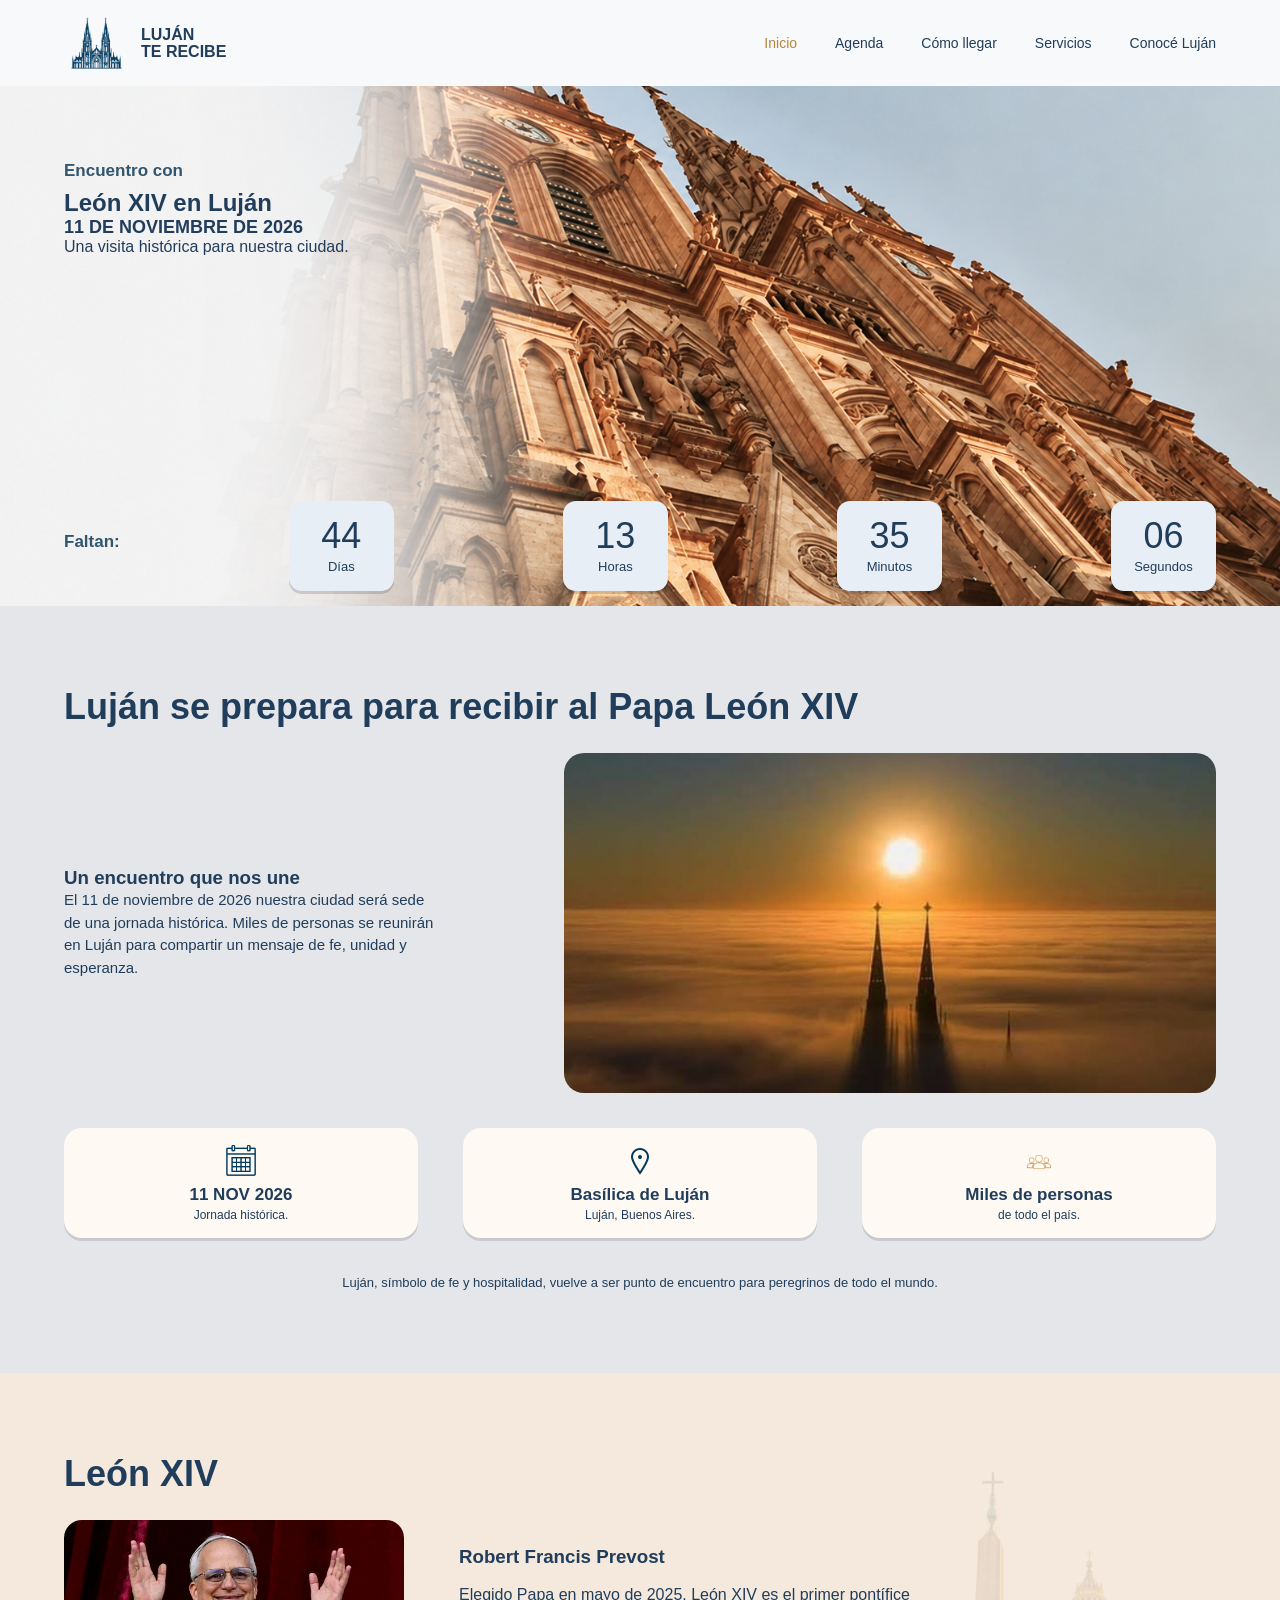
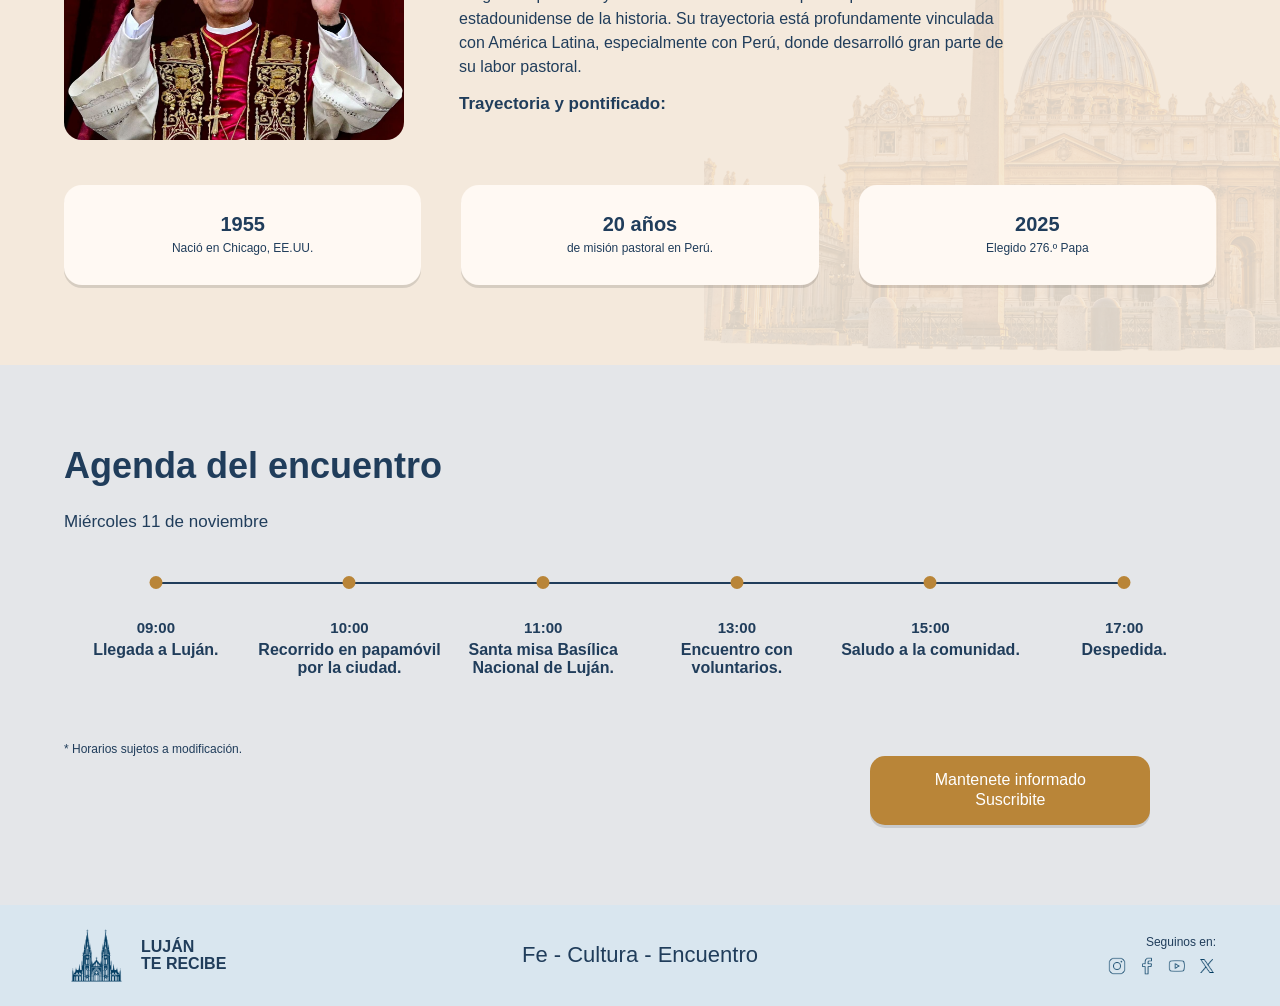
==== index.html @ 51ae448c "css" ====
<!DOCTYPE html>
<html lang="es">
<head>
    <meta charset="UTF-8">
    <meta name="viewport" content="width=device-width, initial-scale=1.0">
    <title>Luján te recibe | Visita León XIV</title>
    <link rel="stylesheet" href="estilos.css">
</head>
<body>

      <!-- HEADER -->
       <header class="header">

        <div class="contenedor header-contenido">

            <h1 class="logo">
                <a href="index.html">
                    <img src="src/iconos/logo lujan.png"
                         alt="Luján te recibe">
                </a>

             <span class="logo-texto">
              LUJÁN<br>
              TE RECIBE
                </span>  
            </h1>

            <nav class="navegacion" aria-label="Navegación principal">

                <ul>
                    <li>
                        <a href="index.html" class="activo" aria-current="page">
                            Inicio
                        </a>
                    </li>
                    <li><a href="#agenda">Agenda</a></li>

                    <li>
                        <a href="pages/como-llegar.html">
                            Cómo llegar
                        </a>
                    </li>

                    <li>
                        <a href="pages/servicios.html">
                            Servicios
                        </a>
                    </li>

                    <li>
                        <a href="pages/conoce-lujan.html">
                            Conocé Luján
                        </a>
                    </li>
                </ul>

            </nav>

        </div>

    </header>

    <main>

             <!-- HERO -->


          <section id="inicio" class="hero">

            <div class="contenedor hero-contenido">

                <div class="hero-texto">

                    <p class="hero-subtitulo">
                        Encuentro con
                    </p>

                    <h2>
                        León XIV en Luján
                    </h2>

                    <p class="hero-fecha">
                        11 DE NOVIEMBRE DE 2026
                    </p>

                    <p class="bajada">
                       Una visita histórica para nuestra ciudad. 
                    </p>

                </div>

                <div class="contador">


           <h3 class="hero-subtitulo">Faltan:

                </h3>
                    <div class="contador-item">
                        <span>44</span>
                        <p>Días</p>
                    </div>

                    <div class="contador-item">
                        <span>13</span>
                        <p>Horas</p>
                    </div>

                    <div class="contador-item">
                        <span>35</span>
                        <p>Minutos</p>
                    </div>

                    <div class="contador-item">
                        <span>06</span>
                        <p>Segundos</p>
                    </div>

                </div>

            </div>

        </section>

          <!-- EVENTO -->


         <section id="evento" class="seccion evento">
           

            <div class="contenedor">

                <h2 class="titulo-seccion">
                    Luján se prepara para recibir al Papa León XIV
                </h2>

                <div class="evento-contenido">

                    <div class="evento-texto">

                        <h3>
                            Un encuentro que nos une
                        </h3>

                        <p>
                            El 11 de noviembre de 2026 nuestra ciudad 
                            será sede de una jornada histórica. Miles 
                            de personas se reunirán en Luján para
                            compartir un mensaje de fe, unidad y esperanza.                 
                        
                        
                        </p>
                   
                    
                        

                    </div>

                      <div class="evento-imagen">

                        <img src="src/imagenes/basilica-niebla.jpg"
                             alt="Basílica de Nuestra Señora de Luján">

                        </div>
                    

                </div>

                 <div class="evento-datos">

            <article class="dato">

                <img src="src/iconos/icons8-calendario-50.png"
                     alt="">

                <h3>11 NOV 2026</h3>

                <p>Jornada histórica.</p>

            </article>


            <article class="dato">

                <img src="src/iconos/icons8-marcador-32.png"
                     alt="">

                <h3>Basílica de Luján</h3>

                <p>Luján, Buenos Aires.</p>

            </article>


            <article class="dato">

                <img src="src/iconos/icono-personas.png"
                     alt="">

                <h3>Miles de personas</h3>

                <p>de todo el país.</p>

            </article>

        </div>


      

        <p class="evento-cierre">
            Luján, símbolo de fe y hospitalidad,
            vuelve a ser punto de encuentro para
            peregrinos de todo el mundo.
        </p>

    </div>


        </section>
        

       <section id="papa" class="seccion papa">

    <img class="papa-fondo"
         src="src/imagenes/san-pedro.png"
         alt="">

    <div class="contenedor">

        <h2 class="titulo-seccion">
            León XIV
        </h2>

        <div class="papa-contenido">

            <div class="papa-imagen">
                <img src="src/imagenes/leo-1.jpg"
                     alt="Retrato del papa León XIV">
            </div>

            <div class="papa-texto">

                <h3>Robert Francis Prevost</h3>

                <p>
                    Elegido Papa en mayo de 2025. León XIV es
                    el primer pontífice estadounidense de la historia.
                    Su trayectoria está profundamente vinculada
                    con América Latina, especialmente con Perú,
                    donde desarrolló gran parte de su labor pastoral.
                </p>

                <h3 class="hero-subtitulo">
                    Trayectoria y pontificado:
                </h3>

            </div>

        </div>

        <div class="papa-datos">

            <article class="dato">
                <h3>1955</h3>
                <p>Nació en Chicago, EE.UU.</p>
            </article>

            <article class="dato">
                <h3>20 años</h3>
                <p>de misión pastoral en Perú.</p>
            </article>

            <article class="dato">
                <h3>2025</h3>
                <p>Elegido 276.º Papa</p>
            </article>

        </div>

    </div>

</section>

         <!-- AGENDA -->

        <section id="agenda" class="seccion agenda">

            <div class="contenedor">

                <h2 class="titulo-seccion">
                    Agenda del encuentro
                </h2>

                <p class="seccion-intro">
                   Miércoles 11 de noviembre
                </p>

                <div class="agenda-contenido">

                    <article class="agenda-item">

                        <span class="agenda-hora">
                            09:00
                        </span>

                        <h4>Llegada a Luján.</h4>


                    </article>

                    <article class="agenda-item">

                        <span class="agenda-hora">
                            10:00
                        </span>

                        <h4>Recorrido en papamóvil
                            por la ciudad.
                        </h4>
 

                    </article>

                    <article class="agenda-item">

                        <span class="agenda-hora">
                            11:00
                        </span>

                        <h4>Santa misa Basílica Nacional de Luján.</h4>


                    </article>

                    <article class="agenda-item">

                        <span class="agenda-hora">
                            13:00
                        </span>
                        <h4>Encuentro con voluntarios.</h4>


                    </article>


                    <article class="agenda-item">
                       <span class="agenda-hora">
                        15:00
                       </span>
                       <h4>Saludo a la comunidad.</h4>

                    </article>

                    <article class="agenda-item">
                       <span class="agenda-hora">
                       17:00
                       </span>
                       <h4>Despedida.</h4>


                    </article>

                </div>
                <p class="item-aclaracion">* Horarios sujetos a modificación.</p>
                    <a href="pages/suscripcion.html" class="agenda-boton">
                         Mantenete informado<br>
                         Suscribite
                          </a>
            </div>

        </section>


    
</main>


    <!-- FOOTER -->

<footer class="footer">

    <div class="contenedor footer-contenido">


     <div class="footer-logo">
 <a href="index.html" class="footer-logo">
    <img src="src/iconos/logo lujan.png" alt="Luján te recibe">
    <span class="footer-logo-texto">
    LUJÁN<br>
    TE RECIBE
</span>
</a>
  
</div>



        <p class="footer-frase">
            Fe - Cultura - Encuentro
        </p>



        <div class="footer-redes">

            <p>Seguinos en:</p>

            <div class="redes-iconos">

                <a href="https://www.instagram.com/municipiodelujan/"
                   target="_blank"
                   rel="noopener noreferrer"
                   aria-label="Instagram">

                    <img src="src/iconos/icons8-instagram-50.png"
                         alt="">

                </a>

                <a href="https://www.facebook.com/share/1DmuMXCCsV/"
                   target="_blank"
                   rel="noopener noreferrer"
                   aria-label="Facebook">

                    <img src="src/iconos/icons8-facebook-f-50.png"
                         alt="">

                </a>

                <a href="https://youtube.com/@prensalujan?si=SlQd7xWI5CJJVTDy"
                   target="_blank"
                   rel="noopener noreferrer"
                   aria-label="YouTube">

                    <img src="src/iconos/icons8-youtube-play-50.png"
                         alt="">

                </a>

                <a href="https://x.com/MuniLujan"
                   target="_blank"
                   rel="noopener noreferrer"
                   aria-label="X">

                    <img src="src/iconos/icons8-twitterx-50.png"
                         alt="">

                </a>

            </div>

        </div>

    </div>

</footer>
    




</body>
</html>
---- estilos.css ----
/*LUJÁN TE RECIBE

   ESTILOS GENERALES*/

:root {

    --azul: #203D5B;

    --azul-secundario: #31566F;

    --dorado: #B98538;

    --crema: #FFF9F3;

    --beige: #F4E9DC;

    --gris: #E4E6E9;

    --celeste: #D9E6EF;

    --blanco: #FFFFFF;

    --texto: #263548;

    --ancho-maximo: 1200px;

}


* {

    margin: 0;

    padding: 0;

    box-sizing: border-box;

}

html {

    scroll-behavior: smooth;

}

body {

    font-family: Arial, Helvetica, sans-serif;

    color: var(--azul);

    background-color: var(--crema);

    min-height: 100vh;

    display: flex;
    flex-direction: column;

}

main {
flex: 1;
}




img {

    max-width: 100%;

    height: auto;

    display: block;

}

a {

    text-decoration: none;

    color: inherit;

}

ul {

    list-style: none;

}

.contenedor {

    width: 90%;

    max-width: var(--ancho-maximo);

    margin: 0 auto;

}

.seccion {

    padding: 80px 0;

}

.titulo-seccion {

    font-size: 36px;

    color: var(--azul);

    margin-bottom: 25px;

}

/*HEADER*/

.header {

    background-color: #F8F9FA;

    width: 100%;

    padding: 15px 0;

}

.header-contenido {

    display: flex;

    align-items: center;

    justify-content: space-between;

}

.logo {

    display: flex;

    align-items: center;

    gap: 12px;

}

.logo img {

    width: 65px;

    height: auto;

}

.logo-texto {

    font-size: 16px;

    font-weight: 700;

    line-height: 1.1;

    color: var(--azul);

}

.navegacion ul {

    display: flex;

    align-items: center;

    gap: 38px;

}

.navegacion a {

    font-size: 14px;

    font-weight: 500;

    color: var(--azul);

    transition: color 0.2s;

}

.navegacion a:hover,

.navegacion a.activo {

    color: var(--dorado);

}

/*HERO */

.hero {

    background-image: url("src/imagenes/banner.png");

    background-size: cover;

    background-position: center;

    background-repeat: no-repeat;

    min-height: 520px;

    display: flex;

    align-items: center;

}

.hero-contenido {

    display: flex;

    flex-direction: column;

    justify-content: space-between;

    min-height: 460px;

    padding: 45px 0 0;

}

.hero-texto {

    max-width: 480px;

}

.hero-subtitulo {

    font-size: 17px;

    font-weight: 700;

    margin-bottom: 8px;

    color: var(--azul-secundario);

}

.hero h1 {

    font-size: 56px;

    line-height: 1.05;

    font-weight: 800;

    color: var(--azul);

    margin-bottom: 12px;

}

.hero-fecha {

    font-size: 18px;

    font-weight: 700;

    color: var(--azul);

}

.hero-descripcion {

    font-size: 23px;

    line-height: 1.1;

    margin-top: 5px;

    color: var(--azul-secundario);

}


.contador {

    display: flex;

    align-items: center;

    justify-content: space-between;

    gap: 20px;

    margin-bottom: -15px;

}

.contador-titulo {

    font-size: 23px;

    font-weight: 700;

    color: var(--azul);

    margin-right: 30px;

}

.contador-item {

    width: 105px;

    min-height: 90px;

    background-color: #E8EEF5;

    border-radius: 13px;

    display: flex;

    flex-direction: column;

    justify-content: center;

    align-items: center;

    box-shadow: 0 3px 0 rgba(0, 0, 0, 0.15);

}

.contador-item span {

    font-size: 36px;

    font-weight: 400;

    line-height: 1;

    color: var(--azul);

}

.contador-item p {

    font-size: 13px;

    color: var(--azul);

    margin-top: 5px;

}

/*LUJÁN SE PREPARA */

.evento {

    background-color: var(--gris);

}

.evento-contenido {

    display: grid;

    grid-template-columns: 1fr 1.5fr;

    align-items: center;

    gap: 65px;

}

.evento-texto h2 {

    font-size: 38px;

    line-height: 1.15;

    color: var(--azul);

    margin-bottom: 20px;

}

.evento-texto p {

    font-size: 15px;

    line-height: 1.5;

    max-width: 380px;

}

.evento-imagen img {

    width: 100%;

    height: 340px;

    object-fit: cover;

    border-radius: 20px;

}



.evento-datos {

    display: grid;

    grid-template-columns: repeat(3, 1fr);

    gap: 45px;

    margin-top: 35px;

}

.evento-datos .dato {

    background-color: var(--crema);

    border-radius: 18px;

    min-height: 110px;

    display: flex;

    flex-direction: column;

    justify-content: center;

    align-items: center;

    text-align: center;

    padding: 15px;

    box-shadow: 0 3px 0 rgba(0, 0, 0, 0.12);

}

.evento-datos .dato img {

    width: 32px;

    height: 32px;

    object-fit: contain;

    margin-bottom: 8px;

}

.evento-datos .dato h3 {

    font-size: 17px;

    color: var(--azul);

    margin-bottom: 3px;

}

.evento-datos .dato p {

    font-size: 12px;

    color: var(--azul);

}

.evento-cierre {

    text-align: center;

    margin-top: 35px;

    font-size: 13px;

    line-height: 1.5;

    color: var(--azul);

}

/*LEÓN XIV */

.papa {

    background-color: var(--beige);

    position: relative;

    overflow: hidden;

}

.papa-fondo {
    position: absolute;
    right: 0;
    bottom: 0;
    width: 45%;
    opacity: 0.10;
    z-index: 0;
    pointer-events: none;
}

.papa-contenido,
.papa-datos,
.papa .titulo-seccion {
    position: relative;
    z-index: 1;
}



.papa-contenido {
display: grid;
grid-template-columns: 340px 550px;
gap: 55px;
align-items: center;
}



.papa-imagen img {

width: 100%;

max-width: 340px;

height: 220px;

object-fit: cover;

border-radius: 18px;

}

.papa-texto h3 {

   

color: var(--azul);
margin-top: 15px ;
margin-bottom: 15px;
font-weight: 700;

}

.papa-texto p {

font-size: 16px;

line-height: 1.5;

max-width: 550px;

}


.papa-datos {

display: grid;

grid-template-columns: repeat(3, 1fr);

gap: 40px;

margin-top: 45px;

}

.papa-datos .dato {

background-color: var(--crema);

min-height: 100px;

border-radius: 18px;

display: flex;

flex-direction: column;

align-items: center;

justify-content: center;

text-align: center;

padding: 15px;

box-shadow: 0 3px 0 rgba(0, 0, 0, 0.12);

}

.papa-datos .dato h3 {

font-size: 20px;

color: var(--azul);

margin-bottom: 5px;

}

.papa-datos .dato p {

font-size: 12px;

line-height: 1.3;

}

/*AGENDA*/

.agenda {

background-color: var(--gris);

}

.agenda-fecha {

font-size: 17px;

margin-bottom: 90px;

color: var(--azul);

}



.agenda-contenido {

display: grid;

grid-template-columns: repeat(6, 1fr);

position: relative;

gap: 10px;

margin-bottom: 65px;

}

.agenda-contenido::before {

content: "";

position: absolute;

top: 0;

left: 8%;

right: 8%;

height: 2px;

background-color: var(--azul);

}

.seccion-intro{

font-size: 17px;

margin-bottom: 50px;

color: var(--azul);

}

.agenda-item {

position: relative;

text-align: center;

padding-top: 20%;

}

.agenda-item::before {

content: "";

position: absolute;

top: -6px;

left: 50%;

transform: translateX(-50%);

width: 13px;

height: 13px;

border-radius: 50%;

background-color: var(--dorado);

}

.agenda-hora {

display: block;

font-size: 15px;

font-weight: 700;

color: var(--azul);

margin-bottom: 5px;

}

.agenda-item p {

font-size: 12px;

line-height: 1.4;

max-width: 145px;

margin: 0 auto;

}


.agenda-boton {

display: block;

width: 280px;

margin-left: 70%;

background-color: var(--dorado);
color: var(--blanco);

border-radius: 15px;

padding: 14px 25px;

text-align: center;

font-size: 16px;

line-height: 1.3;

transition: background-color 0.2s;

box-shadow: 0 3px 0 rgba(0, 0, 0, 0.12);

}

.agenda-boton:hover {

background-color: #9D6D2D;

}

.item-aclaracion {

font-size: 12px;

margin-top: 15px;

color: var(--azul);

}

/*FOOTER*/

.footer {

background-color: var(--celeste);

color: var(--azul);

padding: 22px 0;

}

.footer-contenido {

display: flex;

justify-content: space-between;

align-items: center;

gap: 30px;

}

.footer-logo {
display: inline-flex;
flex-direction: row;
align-items: center;
gap: 12px;
flex: 1;
text-decoration: none;
}
.footer-logo img {
display: block;
width: 65px;
height: auto;
}
.footer-logo-texto {
display: block;
color: var(--azul);
font-size: 16px;
font-weight: 700;
line-height: 1.1;
text-align: left;
}

.footer-frase {

flex: 2;

text-align: center;

font-size: 22px;

font-weight: 400;

}

.footer-redes {

flex: 1;
text-align: right;

}

.footer-redes p {

font-size: 12px;

margin-bottom: 8px;

}

.redes-iconos {

display: flex;

justify-content: flex-end;

align-items: center;

gap: 12px;

}

.redes-iconos img {

width: 18px;

height: 18px;

object-fit: contain;

}

.redes-iconos a {

display: inline-block;

transition: opacity 0.2s;

}

.redes-iconos a:hover {

opacity: 0.6;

}

/*como llegar*/
.como-llegar-ubicacion h2,
.transporte-texto h2 {
color: var(--azul);
font-weight: 700;
}

.transporte-tarjeta {
display: flex;
flex-direction: row;
align-items: center;
justify-content: center;
gap: 15px;
text-align: center;
background-color: var(--crema);
border-radius: 18px;
padding: 20px;
margin-top: 25px;

box-shadow: 0 3px 0 rgba(0, 0, 0, 0.12);

}



.transporte-item summary {
cursor: pointer;
list-style: none;
}

.transporte-item summary::-webkit-details-marker {
display: none;
}


.transporte-detalle {
background-color: var(--crema);
border-radius: 15px;
padding: 20px 25px;
margin-top: 12px;
box-shadow: 0 3px 8px rgba(0, 0, 0, 0.08);
}

.transporte-detalle p,
.transporte-detalle li {
color: var(--azul);
font-size: 13px;
line-height: 1.6;
}

.transporte-detalle ul {
padding-left: 20px;
margin: 12px 0;
}

.transporte-detalle a {
color: var(--azul-secundario);
font-size: 13px;
font-weight: 700;
text-decoration: underline;
}
.como-llegar-mapa {
border-radius: 20px;
overflow: hidden;
}
.como-llegar-recomendacion {
display: flex;
align-items: center;
justify-content: center;
gap: 15px;

background-color: var(--azul-secundario);
border-radius: 18px;
padding: 20px;
margin-top: 25px;
margin-bottom: 25px;

box-shadow: 0 3px 0 rgba(0, 0, 0, 0.12);
}

.como-llegar-recomendacion img {
width: 32px;
height: 32px;
object-fit: contain;

}

.como-llegar-recomendacion p {
font-size: 14px;
line-height: 1.4;
color: var(--crema);
}

.como-llegar-ubicacion h2 {
margin-top: 30px;
margin-bottom: 25px;
}

/*servicios*/

.servicios {
background-color: var(--crema);
min-height: 550px;
}


.servicio-item {
margin: 0;
}

.servicio-item summary {
list-style: none;
cursor: pointer;
}

.servicio-item summary::-webkit-details-marker {
display: none;
}

.servicio-detalle {
background-color: var(--crema);
border: 1px solid var(--gris);
border-radius: 15px;
padding: 18px 20px;
margin-top: 12px;
box-shadow: 0 3px 8px rgba(0, 0, 0, .08);
}

.servicio-detalle h3 {
color: var(--azul);
font-size: 16px;
margin-bottom: 8px;
}

.servicio-detalle p {
color: var(--texto);
font-size: 13px;
line-height: 1.5;
margin-bottom: 10px;
}

.servicio-detalle a {
color: var(--azul-secundario);
font-size: 13px;
font-weight: 700;
text-decoration: underline;
}


.servicios-encabezado {
display: flex;
justify-content: space-between;
align-items: flex-start;
gap: 30px;
margin-bottom: 45px;
}

.servicios-encabezado .titulo-seccion {
margin-bottom: 10px;
}

.servicios-encabezado p {
font-size: 15px;
color: var(--azul);
}

.lista-servicios {
list-style-type: disc;
padding-left: 20px;
margin: 10px 0 15px;
}

.lista-servicios li {
color: var(--texto);
font-size: 13px;
line-height: 1.6;
}



.servicios-ayuda {
display: flex;
flex-direction: column;
align-items: center;
justify-content: center;

background-color: var(--azul-secundario);
color: var(--blanco);

padding: 13px 22px;
border-radius: 18px;

font-size: 15px;
font-weight: 700;
text-align: center;
line-height: 1.3;

transition: background-color 0.2s;
}

.servicios-ayuda span {
font-size: 10px;
font-weight: 400;
}

.servicios-ayuda:hover {
background-color: var(--azul);
}

/* TARJETAS */

.servicios-tarjetas {
display: grid;
grid-template-columns: repeat(3, 1fr);
gap: 45px;
max-width: 1050px;
margin: 0 auto;
}

.servicio {
display: flex;
align-items: center;
justify-content: center;
gap: 18px;

min-height: 125px;
padding: 20px;
border-radius: 22px;
}

.servicio img {
width: 45px;
height: 45px;
object-fit: contain;
}

.servicio h2 {
font-size: 20px;
line-height: 1.2;
font-weight: 700;
color: var(--azul);
}


.servicio-banos {
background-color: #E8EEF5;
}

.servicio-medica {
background-color: #FCE6E6;
}

.servicio-hidratacion {
background-color: #E5F2FA;
}

.servicio-informacion {
background-color: #FBEADD;
}

.servicio-accesibilidad {
background-color: #F0E7FF;
}

.servicio-seguridad {
background-color: #E4F0E3;
}


/*CONOCÉ LUJÁN*/

.conoce-lujan {
background-color: var(--crema);
}

.conoce-intro {
font-size: 15px;
color: var(--azul);
margin-bottom: 40px;
}


.conoce-contenido {
display: grid;
grid-template-columns: 1.5fr 1fr;
align-items: center;
gap: 65px;
}

.conoce-imagen img {
    width: 100%;
    height: 300px;
    object-fit: cover;
    border-radius: 20px;
}

/* TARJETAS */

.conoce-opciones {
display: grid;
gap: 15px;
}

.conoce-tarjeta {
display: flex;
align-items: center;
gap: 18px;

background-color: var(--crema);
border-radius: 12px;
padding: 12px 20px;

box-shadow: 0 3px 0 rgba(0, 0, 0, 0.12);
}

.conoce-tarjeta img {
width: 28px;
height: 28px;
object-fit: contain;
}

.conoce-tarjeta h2 {
font-size: 15px;
font-weight: 700;
color: var(--azul);
margin-bottom: 3px;
}

.conoce-tarjeta p {
font-size: 12px;
color: var(--texto);
}
.conoce-enlace {
text-decoration: none;
color: inherit;
cursor: pointer;
}

/*mantenete informado*/

.informacion {
background-color: var(--crema);
}


.informacion-contenido {
display: grid;
grid-template-columns: 1fr 1fr;
align-items: center;
gap: 65px;
}


.informacion-presentacion .titulo-seccion {
margin-bottom: 15px;
}

.informacion-presentacion p {
font-size: 15px;
line-height: 1.5;
color: var(--azul);
max-width: 380px;
margin-bottom: 45px;
}

.informacion-imagen {
width: 100%;
height: 300px;
object-fit: cover;
border-radius: 20px;
}



.informacion-tarjeta {
background-color: var(--azul-secundario);
border-radius: 22px;
padding: 40px;
}


.informacion-formulario {
display: flex;
flex-direction: column;
gap: 22px;
}

.formulario-campo {
display: flex;
flex-direction: column;
gap: 7px;
}

.formulario-campo label,
.formulario-intereses legend {
font-size: 13px;
font-weight: 700;
color: var(--crema);
}

.formulario-campo input {
width: 100%;
padding: 11px 12px;
border: 1px solid var(--crema);
border-radius: 8px;
font: inherit;
font-size: 14px;
color: var(--azul);
}


.formulario-intereses {
display: flex;
flex-direction: column;
gap: 8px;
border: 0;
padding: 0;
}

.formulario-intereses legend {
margin-bottom: 12px;
}

.formulario-intereses label,
.formulario-consentimiento {
display: flex;
align-items: center;
gap: 8px;
font-size: 12px;
color: var(--crema);
}

.formulario-intereses input,
.formulario-consentimiento input {
accent-color: var(--dorado);
}


.formulario-consentimiento {
margin-top: 5px;
}


.formulario-boton {
align-self: center;
background-color: var(--dorado);
color: var(--crema);
border: 0;
border-radius: 18px;
padding: 12px 35px;
font-size: 14px;
font-weight: 700;
cursor: pointer;
transition: background-color 0.2s;
}

.formulario-boton:hover {
background-color: #9D6D2D;
}

/* PREGUNTAS FRECUENTES*/

.preguntas-lista {
display: flex;
flex-direction: column;
gap: 12px;
max-width: 650px;
}

.pregunta-item {
background-color: var(--blanco);
border-radius: 10px;
box-shadow: 0 3px 5px rgba(0, 0, 0, 0.12);
overflow: hidden;
}



.pregunta-item summary {
display: flex;
justify-content: space-between;
align-items: center;
padding: 12px 15px;
color: var(--azul);
font-size: 13px;
font-weight: 700;
cursor: pointer;
list-style: none;
}


.pregunta-item summary::after {
content: "⌄";
color: var(--azul-secundario);
font-size: 20px;
line-height: 10px;
}

.pregunta-item[open] summary::after {
transform: rotate(180deg);
}



.pregunta-item p {
padding: 12px 15px 18px;
border-top: 1px solid var(--gris);
color: var(--texto);
font-size: 13px;
line-height: 1.6;
}



.pregunta-item a {
color: var(--azul-secundario);
font-weight: 700;
text-decoration: underline;
}




/*RESPONSIVE - TABLET*/

@media (max-width: 900px) {

.navegacion ul {

gap: 18px;

}

.navegacion a {

font-size: 12px;

}

.hero h1 {

font-size: 46px;

}

.evento-contenido {

gap: 30px;

}

.evento-texto h2 {

font-size: 30px;

}

.footer-frase {

font-size: 18px;

}

.servicios-tarjetas {
gap: 20px;
}

.servicio {
gap: 10px;
padding: 15px;
}

.servicio h2 {
font-size: 17px;
}
}

/*RESPONSIVE - MOBILE*/

@media (max-width: 600px) {

.contenedor {

width: 90%;

}

.seccion {

padding: 55px 0;

}

.titulo-seccion {

font-size: 29px;

}

    /* HEADER */

.header-contenido {

flex-direction: column;

gap: 15px;

}

.navegacion ul {

flex-wrap: wrap;

justify-content: center;

gap: 12px;

}

/* HERO */

.hero {

min-height: 500px;

background-position: 60% center;

}

.hero-contenido {

min-height: 440px;

padding-top: 35px;

}

.hero h1 {

font-size: 38px;

}

.hero-subtitulo {

font-size: 12px;

}

.hero-fecha {

font-size: 19px;

}

.hero-descripcion {

font-size: 17px;

}

.contador {

gap: 8px;

margin-bottom: -10px;

flex-wrap: wrap;

}

.contador-titulo {

width: 100%;

font-size: 17px;

margin-right: 0;

}

.contador-item {

width: calc(25% - 6px);

min-height: 65px;

padding: 8px 2px;

}

.contador-item span {

font-size: 25px;

}

.contador-item p {

font-size: 10px;

}

/* EVENTO */

.evento-contenido {

grid-template-columns: 1fr;

gap: 25px;

}

.evento-texto h2 {

font-size: 30px;

}

.evento-imagen img {

height: 240px;

}

.evento-datos {

grid-template-columns: 1fr;

gap: 15px;

}

.evento-cierre br {

display: none;

}

/* LEÓN XIV */

.papa-contenido {
    display: block;
    width: 100%;
}

.papa-imagen {
    width: 100%;
    margin-bottom: 25px;
}

.papa-imagen img {
    width: 100%;
    max-width: 100%;
    height: auto;
}

.papa-texto {
    width: 100%;
    max-width: 100%;
}

.papa-texto p {
    max-width: 100%;
}

.papa-datos {
    gap: 8px;
}

.papa-datos .dato {
    padding: 10px 5px;
}

.papa-datos .dato h3 {
    font-size: 16px;
}

.papa-datos .dato p {
    font-size: 10px;
}

/* AGENDA */

.agenda-fecha {

margin-bottom: 40px;

}

.agenda-contenido {

grid-template-columns: 1fr;

gap: 25px;

margin-left: 15px;

}

.agenda-contenido::before {

top: 0;

bottom: 0;

left: 0;

right: auto;

width: 2px;

height: auto;

}

.agenda-item {

text-align: left;

padding-top: 0;

padding-left: 25px;

}

.agenda-item::before {

top: 3px;

left: -6px;

transform: none;

}

.agenda-item p {

margin: 0;

max-width: 100%;

}

.agenda-boton {
width: 100%;
max-width: 280px;
margin: 0 auto;
}

.footer-frase {

font-size: 12px;

}

/* SERVICIOS */

.servicios {
    min-height: auto;
}

.servicios-encabezado {
    flex-direction: column;
    gap: 20px;
}

.servicios-tarjetas {
    grid-template-columns: repeat(2, 1fr);
    gap: 12px;
}

.servicio {
    flex-direction: column;
    min-height: 125px;
    text-align: center;
}

.servicio img {
    width: 38px;
    height: 38px;
}

.servicio h2 {
    font-size: 15px;
}

/* CONOCÉ LUJÁN */

.conoce-intro {
    margin-bottom: 25px;
}

.conoce-contenido {
    grid-template-columns: 1fr;
    gap: 30px;
}

.conoce-imagen img {
    height: 220px;
}

.conoce-opciones {
    gap: 12px;
}

.conoce-tarjeta {
    padding: 12px 15px;
}

/* MANTENETE INFORMADO */

.informacion-contenido {
    grid-template-columns: 1fr;
    gap: 30px;
}

.informacion-presentacion p {
    max-width: 100%;
    margin-bottom: 25px;
}

.informacion-imagen {
    height: 220px;
}

.informacion-tarjeta {
    padding: 25px 20px;
}

/* PREGUNTAS FRECUENTES */

.preguntas-lista {
    max-width: 100%;
}

.pregunta-item summary {
    padding: 12px;
    gap: 15px;
}

.pregunta-item p {
    padding: 0 12px 15px;
}
}
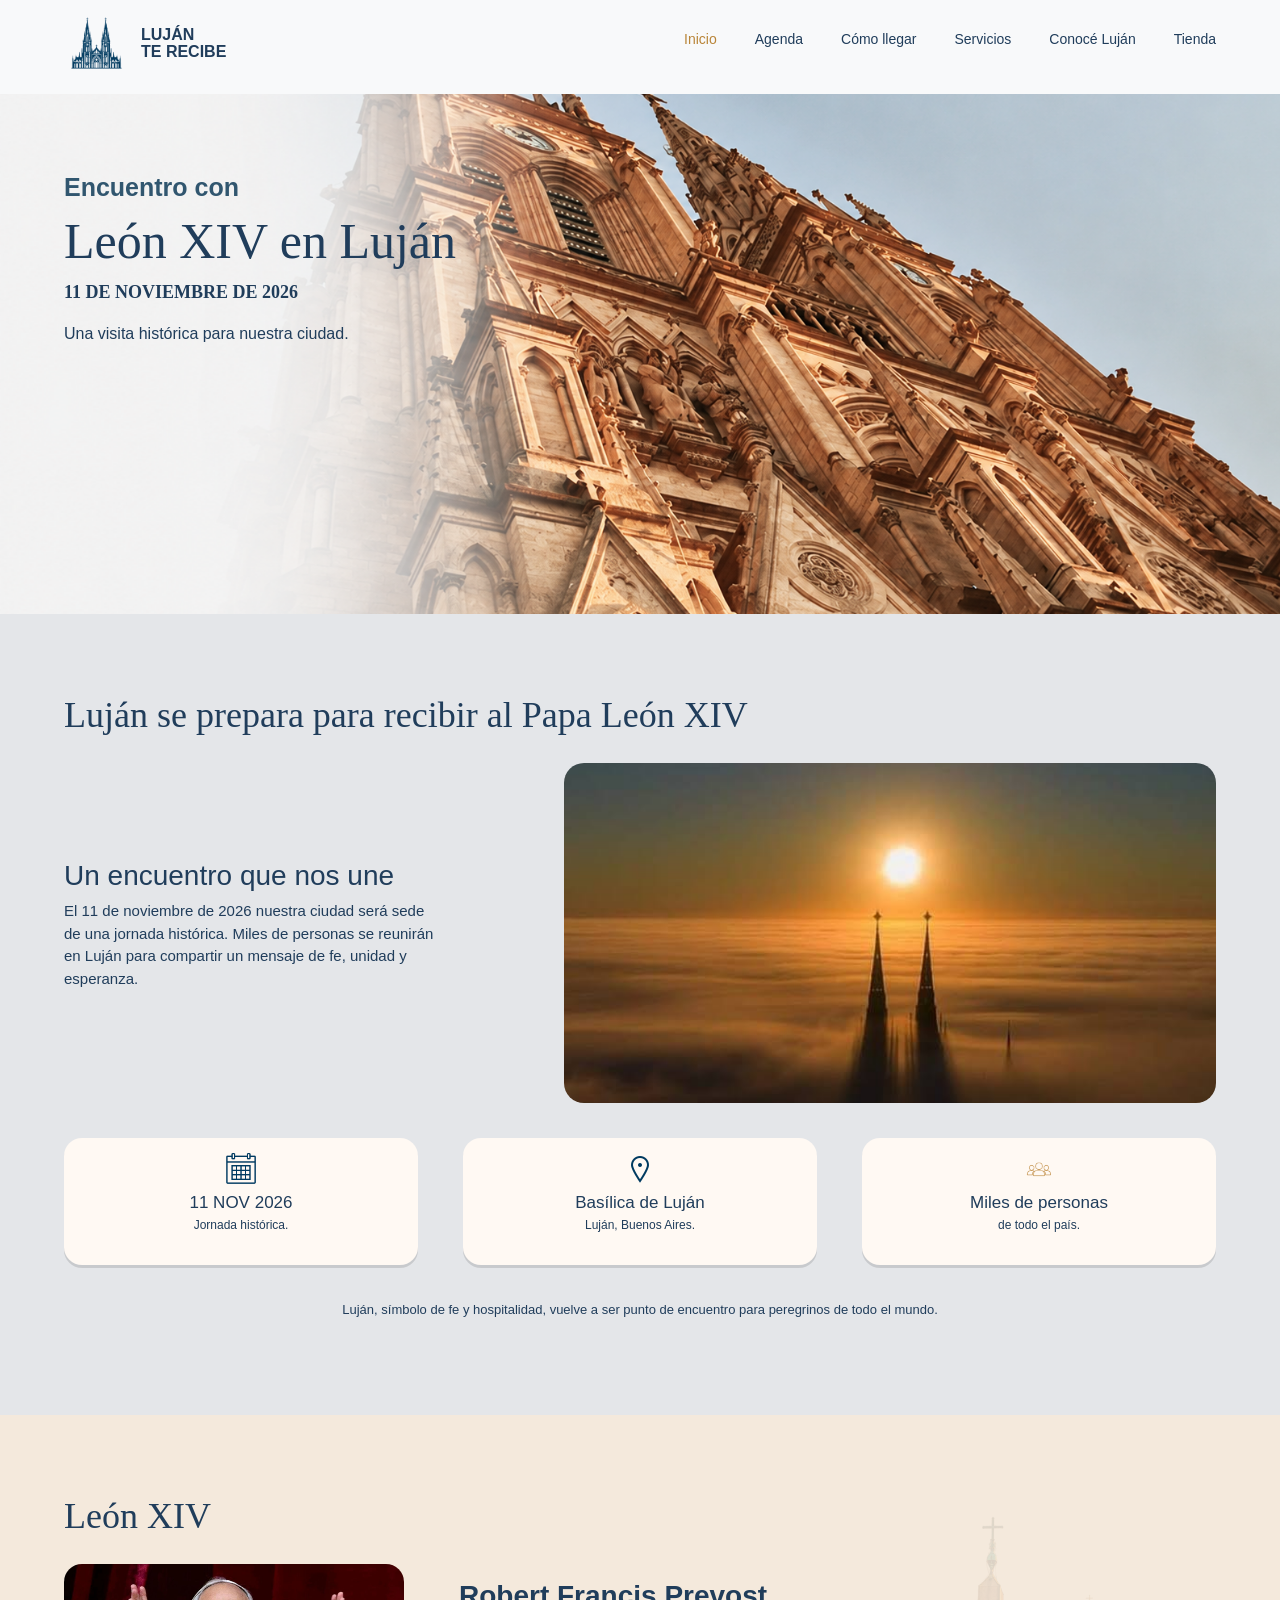
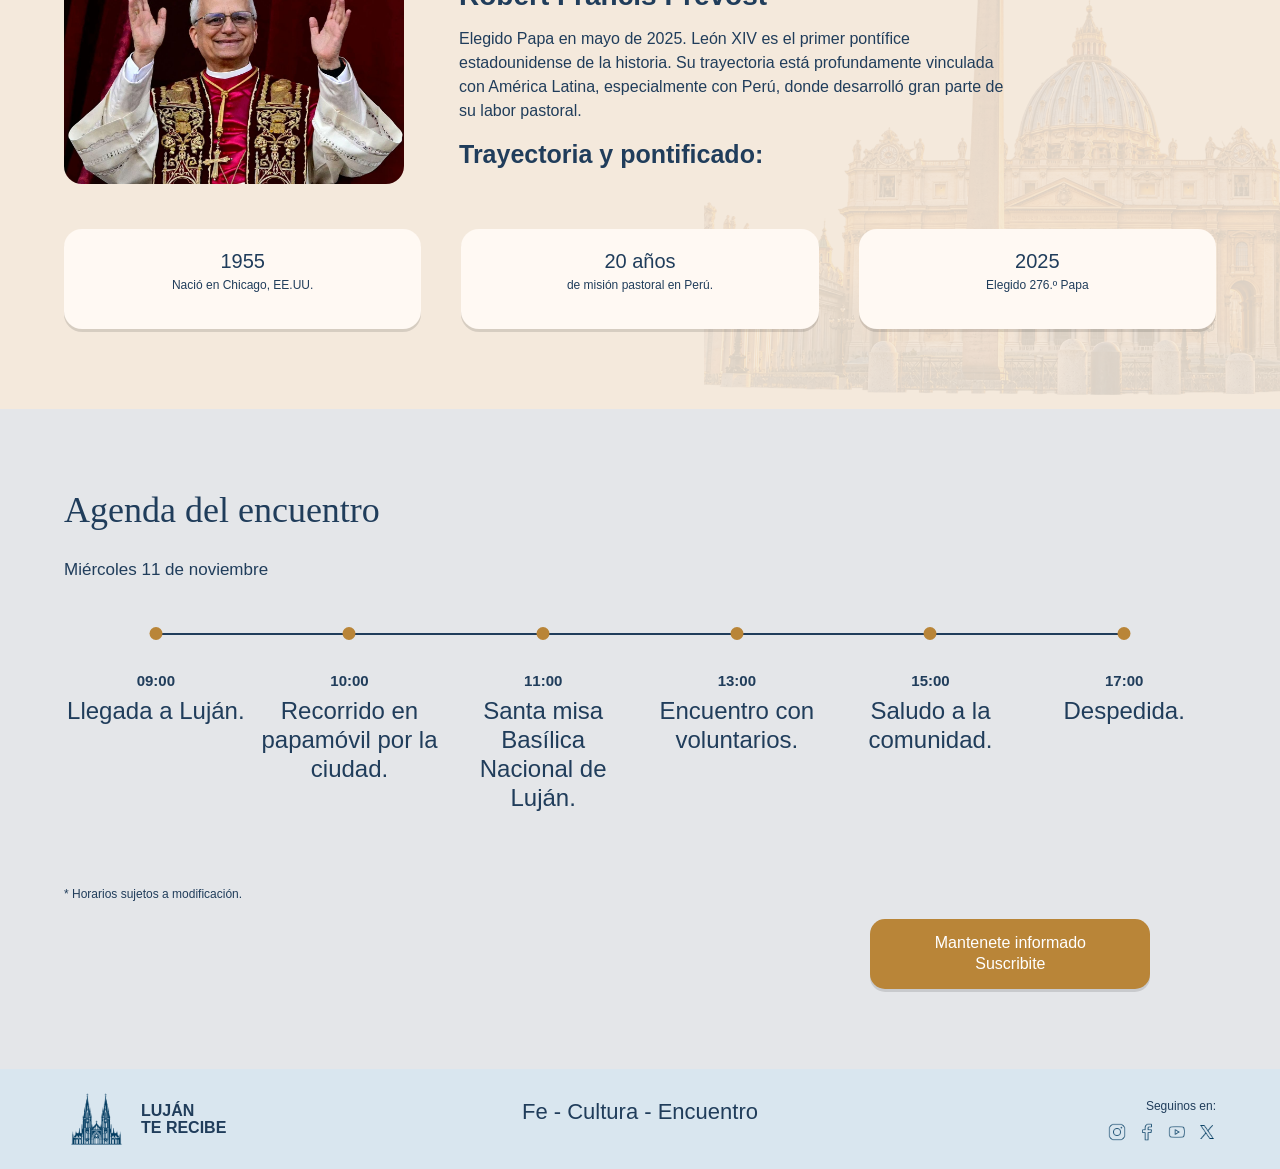
==== commit d42c6dfc: "parcial 2" ====
--- a/index.html
+++ b/index.html
@@ -5,60 +5,83 @@
     <meta name="viewport" content="width=device-width, initial-scale=1.0">
     <title>Luján te recibe | Visita León XIV</title>
     <link rel="stylesheet" href="estilos.css">
+
+    <!-- BOOTSTRAP CSS -->
+<link href="https://cdn.jsdelivr.net/npm/bootstrap@5.3.3/dist/css/bootstrap.min.css" rel="stylesheet">
+
+<!-- CSS PROPIO -->
+<link rel="stylesheet" href="estilos.css">
 </head>
 <body>
 
       <!-- HEADER -->
        <header class="header">
 
-        <div class="contenedor header-contenido">
-
-            <h1 class="logo">
-                <a href="index.html">
-                    <img src="src/iconos/logo lujan.png"
-                         alt="Luján te recibe">
-                </a>
-
-             <span class="logo-texto">
-              LUJÁN<br>
-              TE RECIBE
-                </span>  
-            </h1>
-
-            <nav class="navegacion" aria-label="Navegación principal">
-
-                <ul>
-                    <li>
-                        <a href="index.html" class="activo" aria-current="page">
-                            Inicio
-                        </a>
-                    </li>
-                    <li><a href="#agenda">Agenda</a></li>
-
-                    <li>
-                        <a href="pages/como-llegar.html">
-                            Cómo llegar
-                        </a>
-                    </li>
-
-                    <li>
-                        <a href="pages/servicios.html">
-                            Servicios
-                        </a>
-                    </li>
-
-                    <li>
-                        <a href="pages/conoce-lujan.html">
-                            Conocé Luján
-                        </a>
-                    </li>
-                </ul>
-
-            </nav>
-
-        </div>
-
-    </header>
+    <div class="contenedor header-contenido">
+
+        <h1 class="logo">
+            <a href="index.html">
+                <img src="src/iconos/logo lujan.png"
+                     alt="Luján te recibe">
+            </a>
+
+            <span class="logo-texto">
+                LUJÁN<br>
+                TE RECIBE
+            </span>
+        </h1>
+
+        <!-- BOTÓN MENÚ HAMBURGUESA -->
+        <button class="menu-hamburguesa d-lg-none"
+                type="button"
+                data-bs-toggle="collapse"
+                data-bs-target="#menuPrincipal"
+                aria-controls="menuPrincipal"
+                aria-expanded="false"
+                aria-label="Abrir menú">
+
+            <span></span>
+            <span></span>
+            <span></span>
+
+        </button>
+
+        <!-- NAVEGACIÓN -->
+        <nav class="navegacion collapse d-lg-block"
+             id="menuPrincipal"
+             aria-label="Navegación principal">
+
+            <ul>
+                <li>
+                    <a href="index.html" class="activo" aria-current="page">
+                        Inicio
+                    </a>
+                </li>
+
+                <li><a href="#agenda">Agenda</a></li>
+
+                <li>
+                    <a href="pages/como-llegar.html">Cómo llegar</a>
+                </li>
+
+                <li>
+                    <a href="pages/servicios.html">Servicios</a>
+                </li>
+
+                <li>
+                    <a href="pages/conoce-lujan.html">Conocé Luján</a>
+                </li>
+
+                <li>
+                    <a href="pages/tienda.html">Tienda</a>
+                </li>
+            </ul>
+
+        </nav>
+
+    </div>
+
+</header>
 
     <main>
 
@@ -75,7 +98,7 @@
                         Encuentro con
                     </p>
 
-                    <h2>
+                    <h2 class="hero-titulo">
                         León XIV en Luján
                     </h2>
 
@@ -89,35 +112,7 @@
 
                 </div>
 
-                <div class="contador">
-
-
-           <h3 class="hero-subtitulo">Faltan:
-
-                </h3>
-                    <div class="contador-item">
-                        <span>44</span>
-                        <p>Días</p>
-                    </div>
-
-                    <div class="contador-item">
-                        <span>13</span>
-                        <p>Horas</p>
-                    </div>
-
-                    <div class="contador-item">
-                        <span>35</span>
-                        <p>Minutos</p>
-                    </div>
-
-                    <div class="contador-item">
-                        <span>06</span>
-                        <p>Segundos</p>
-                    </div>
-
-                </div>
-
-            </div>
+               
 
         </section>
 
@@ -455,7 +450,7 @@
 
 </footer>
     
-
+<script src="https://cdn.jsdelivr.net/npm/bootstrap@5.3.3/dist/js/bootstrap.bundle.min.js"></script>
 
 
 
--- a/estilos.css
+++ b/estilos.css
@@ -106,7 +106,7 @@
 }
 
 .titulo-seccion {
-
+font-family: 'Times New Roman', Times, serif;
     font-size: 36px;
 
     color: var(--azul);
@@ -197,6 +197,12 @@
 
 }
 
+.navegacion a img {
+    width: 24px;
+    height: 24px;
+    object-fit: contain;
+}
+
 /*HERO */
 
 .hero {
@@ -236,14 +242,18 @@
     max-width: 480px;
 
 }
-
+.hero-titulo {
+font-family: 'Times New Roman', Times, serif;
+font-size: 50px;
+
+}
 .hero-subtitulo {
 
-    font-size: 17px;
+    font-size: 25px;
 
     font-weight: 700;
 
-    margin-bottom: 8px;
+    margin-bottom: 4px;
 
     color: var(--azul-secundario);
 
@@ -264,6 +274,7 @@
 }
 
 .hero-fecha {
+    font-family: 'Times New Roman', Times, serif;
 
     font-size: 18px;
 
@@ -286,75 +297,7 @@
 }
 
 
-.contador {
-
-    display: flex;
-
-    align-items: center;
-
-    justify-content: space-between;
-
-    gap: 20px;
-
-    margin-bottom: -15px;
-
-}
-
-.contador-titulo {
-
-    font-size: 23px;
-
-    font-weight: 700;
-
-    color: var(--azul);
-
-    margin-right: 30px;
-
-}
-
-.contador-item {
-
-    width: 105px;
-
-    min-height: 90px;
-
-    background-color: #E8EEF5;
-
-    border-radius: 13px;
-
-    display: flex;
-
-    flex-direction: column;
-
-    justify-content: center;
-
-    align-items: center;
-
-    box-shadow: 0 3px 0 rgba(0, 0, 0, 0.15);
-
-}
-
-.contador-item span {
-
-    font-size: 36px;
-
-    font-weight: 400;
-
-    line-height: 1;
-
-    color: var(--azul);
-
-}
-
-.contador-item p {
-
-    font-size: 13px;
-
-    color: var(--azul);
-
-    margin-top: 5px;
-
-}
+
 
 /*LUJÁN SE PREPARA */
 
@@ -1204,7 +1147,7 @@
 gap: 18px;
 
 background-color: var(--crema);
-border-radius: 12px;
+border-radius: 18px;
 padding: 12px 20px;
 
 box-shadow: 0 3px 0 rgba(0, 0, 0, 0.12);
@@ -1304,7 +1247,10 @@
 font-size: 14px;
 color: var(--azul);
 }
-
+textarea {
+    font-family: inherit;
+    font-size: inherit;
+}
 
 .formulario-intereses {
 display: flex;
@@ -1417,6 +1363,812 @@
 
 
 
+/* TIENDA */
+
+.tienda {
+    padding: 70px 0 90px;
+}
+
+.tienda-intro {
+    text-align: center;
+    margin-bottom: 45px;
+}
+
+.tienda-intro h1 {
+    font-family: 'Times New Roman', Times, serif;
+    font-size: 42px;
+    color: var(--azul);
+    margin-bottom: 15px;
+}
+
+.tienda-intro p {
+    font-size: 16px;
+    color: var(--texto);
+    line-height: 1.6;
+}
+
+/* FILTROS */
+
+.filtros-tienda {
+    display: flex;
+    justify-content: center;
+    align-items: center;
+    flex-wrap: wrap;
+    gap: 15px;
+    margin-bottom: 45px;
+}
+
+.filtro {
+    background-color: transparent;
+    border: 1px solid var(--azul);
+    color: var(--azul);
+    padding: 10px 22px;
+    border-radius: 25px;
+    font-family: Arial, Helvetica, sans-serif;
+    font-size: 14px;
+    cursor: pointer;
+    transition: 0.3s;
+}
+
+.filtro:hover,
+.filtro.activo {
+    background-color: var(--azul);
+    color: var(--blanco);
+}
+
+/* CATÁLOGO */
+
+.catalogo {
+    display: grid;
+    grid-template-columns: repeat(3, 1fr);
+    gap: 35px 25px;
+}
+
+/* TARJETAS */
+
+.producto {
+    background-color: var(--blanco);
+    border-radius: 18px;
+    overflow: hidden;
+    transition: transform 0.3s;
+}
+
+.producto:hover {
+    transform: translateY(-5px);
+}
+
+.producto img {
+    width: 100%;
+    aspect-ratio: 1 / 1;
+    object-fit: cover;
+}
+
+.producto h2 {
+    font-family: 'Times New Roman', Times, serif;
+    font-size: 23px;
+    color: var(--azul);
+    margin: 18px 18px 8px;
+}
+
+.producto p {
+    font-size: 16px;
+    color: var(--texto);
+    margin: 0 18px 20px;
+}
+
+/* ========================================
+   DETALLE DE PRODUCTO
+======================================== */
+
+.detalle-producto {
+    display: grid;
+    grid-template-columns: 1fr 1fr;
+    align-items: center;
+    gap: 60px;
+    padding-top: 70px;
+    padding-bottom: 70px;
+}
+
+/* IMAGEN */
+
+.detalle-imagen {
+    width: 100%;
+    overflow: hidden;
+    border-radius: 12px;
+}
+
+.detalle-imagen img {
+    display: block;
+    width: 100%;
+    aspect-ratio: 1 / 1;
+    object-fit: cover;
+}
+
+/* INFORMACIÓN */
+
+.detalle-info {
+    display: flex;
+    flex-direction: column;
+    align-items: flex-start;
+}
+
+.volver-tienda {
+    margin-bottom: 35px;
+    text-decoration: none;
+}
+
+.producto-categoria {
+    margin-bottom: 12px;
+    text-transform: uppercase;
+    letter-spacing: 1.5px;
+    font-size: 0.8rem;
+}
+
+.detalle-info h1 {
+    margin: 0 0 15px;
+}
+
+.detalle-precio {
+    font-size: 1.5rem;
+    font-weight: bold;
+    margin: 0 0 20px;
+}
+
+.detalle-descripcion {
+    line-height: 1.7;
+    max-width: 450px;
+    margin-bottom: 30px;
+}
+
+/* CANTIDAD */
+
+.selector-cantidad {
+    display: flex;
+    flex-direction: column;
+    gap: 10px;
+    margin-bottom: 25px;
+}
+
+.selector-cantidad input {
+    width: 80px;
+    padding: 10px;
+    font: inherit;
+}
+
+/* BOTÓN */
+
+.btn-carrito {
+    padding: 14px 28px;
+    border: none;
+    cursor: pointer;
+    font: inherit;
+}
+
+
+/* ========================================
+   CARRITO DE COMPRAS
+======================================== */
+
+.carrito-contenedor {
+    max-width: 1100px;
+    margin: 0 auto;
+    padding: 70px 20px 90px;
+}
+
+/* INTRODUCCIÓN */
+
+.carrito-intro {
+    text-align: center;
+    margin-bottom: 50px;
+}
+
+.carrito-intro h1 {
+    font-family: 'Times New Roman', Times, serif;
+    font-size: 42px;
+    color: var(--azul);
+    margin-bottom: 15px;
+}
+
+.carrito-intro p {
+    font-size: 16px;
+    color: var(--texto);
+    line-height: 1.6;
+}
+
+/* LISTA DE PRODUCTOS */
+
+#lista-carrito {
+    display: flex;
+    flex-direction: column;
+    gap: 20px;
+}
+
+/* RESUMEN DE COMPRA */
+
+.carrito-resumen {
+    max-width: 450px;
+    margin: 40px 0 0 auto;
+    padding: 30px;
+    background-color: var(--blanco);
+    border-radius: 18px;
+}
+
+.carrito-resumen h2 {
+    font-family: 'Times New Roman', Times, serif;
+    font-size: 25px;
+    color: var(--azul);
+    margin-bottom: 20px;
+}
+
+.carrito-resumen p {
+    display: flex;
+    justify-content: space-between;
+    font-size: 18px;
+    color: var(--texto);
+    margin-bottom: 25px;
+}
+
+/* BOTÓN FINALIZAR */
+
+#finalizar-compra {
+    width: 100%;
+    padding: 14px 28px;
+    background-color: var(--azul);
+    color: var(--blanco);
+    border: none;
+    border-radius: 25px;
+    font: inherit;
+    cursor: pointer;
+    transition: 0.3s;
+}
+
+#finalizar-compra:hover {
+    opacity: 0.85;
+}
+
+/* PRODUCTOS DEL CARRITO */
+
+.item-carrito {
+    display: grid;
+    grid-template-columns: 130px 1fr auto;
+    align-items: center;
+    gap: 25px;
+    padding: 20px;
+    background-color: var(--blanco);
+    border-radius: 18px;
+}
+
+.item-carrito img {
+    width: 130px;
+    aspect-ratio: 1 / 1;
+    object-fit: cover;
+    border-radius: 12px;
+}
+
+.item-info h2 {
+    font-family: 'Times New Roman', Times, serif;
+    color: var(--azul);
+    font-size: 23px;
+    margin-bottom: 10px;
+}
+
+.item-info p {
+    color: var(--texto);
+    margin-bottom: 15px;
+}
+
+.cantidad-carrito {
+    display: flex;
+    align-items: center;
+    gap: 15px;
+}
+
+.cantidad-carrito button {
+    width: 30px;
+    height: 30px;
+    border: 1px solid var(--azul);
+    background: transparent;
+    color: var(--azul);
+    cursor: pointer;
+    border-radius: 50%;
+}
+
+.item-acciones {
+    display: flex;
+    flex-direction: column;
+    align-items: center;
+    gap: 20px;
+    color: var(--azul);
+}
+
+.btn-eliminar img {
+    width: 22px;
+    height: 22px;
+    object-fit: contain;
+}
+
+
+/* FINALIZAR COMPRA */
+
+.checkout-contenedor {
+    max-width: 1100px;
+    margin: 0 auto;
+    padding: 70px 20px 90px;
+}
+
+.checkout-intro {
+    text-align: center;
+    margin-bottom: 50px;
+}
+
+.checkout-intro h1 {
+    font-family: 'Times New Roman', Times, serif;
+    font-size: 42px;
+    color: var(--azul);
+    margin-bottom: 15px;
+}
+
+.checkout-intro p {
+    font-size: 16px;
+    color: var(--texto);
+    line-height: 1.6;
+}
+
+#formulario-compra {
+    display: flex;
+    flex-direction: column;
+    gap: 30px;
+}
+
+.checkout-datos,
+.checkout-entrega,
+.checkout-resumen {
+    background-color: var(--blanco);
+    padding: 35px;
+    border-radius: 18px;
+}
+
+.checkout-datos h2,
+.checkout-entrega h2,
+.checkout-resumen h2 {
+    font-family: 'Times New Roman', Times, serif;
+    font-size: 27px;
+    color: var(--azul);
+    margin-bottom: 25px;
+}
+
+.checkout-campos {
+    display: grid;
+    grid-template-columns: repeat(2, 1fr);
+    gap: 22px;
+}
+
+.campo {
+    display: flex;
+    flex-direction: column;
+    gap: 9px;
+}
+
+.campo label {
+    color: var(--texto);
+    font-size: 15px;
+}
+
+.campo input {
+    width: 100%;
+    padding: 13px 15px;
+    border: 1px solid #d5d5d5;
+    border-radius: 9px;
+    font: inherit;
+    color: var(--texto);
+    background-color: transparent;
+}
+
+.campo input:focus {
+    outline: 1px solid var(--azul);
+    border-color: var(--azul);
+}
+
+/* MODALIDAD DE ENTREGA */
+
+.opciones-entrega {
+    display: flex;
+    gap: 20px;
+    margin-bottom: 30px;
+}
+
+.opcion-entrega {
+    display: flex;
+    align-items: center;
+    gap: 12px;
+    padding: 18px 22px;
+    border: 1px solid #d5d5d5;
+    border-radius: 12px;
+    cursor: pointer;
+    color: var(--texto);
+}
+
+.opcion-entrega input {
+    accent-color: var(--azul);
+}
+
+.datos-domicilio h3 {
+    font-family: 'Times New Roman', Times, serif;
+    font-size: 22px;
+    color: var(--azul);
+    margin-bottom: 20px;
+}
+
+/* RESUMEN DEL PEDIDO */
+
+.checkout-total {
+    display: flex;
+    justify-content: space-between;
+    align-items: center;
+    border-top: 1px solid #d5d5d5;
+    padding-top: 22px;
+    margin-top: 25px;
+    font-size: 19px;
+    color: var(--texto);
+}
+
+.checkout-total strong {
+    color: var(--azul);
+}
+
+.btn-finalizar {
+    width: 100%;
+    margin-top: 30px;
+    padding: 15px 28px;
+    background-color: var(--azul);
+    color: var(--blanco);
+    border: none;
+    border-radius: 25px;
+    font: inherit;
+    cursor: pointer;
+    transition: 0.3s;
+}
+
+.btn-finalizar:hover {
+    opacity: 0.85;
+}
+
+/* CONFIRMACIÓN DE COMPRA */
+
+.confirmacion-contenedor {
+    max-width: 900px;
+    margin: 0 auto;
+    padding: 80px 20px 100px;
+}
+
+.confirmacion-intro {
+    text-align: center;
+    margin-bottom: 50px;
+}
+
+.confirmacion-intro h1 {
+    font-family: 'Times New Roman', Times, serif;
+    font-size: 42px;
+    color: var(--azul);
+    margin-bottom: 18px;
+}
+
+.confirmacion-intro p {
+    font-size: 16px;
+    color: var(--texto);
+    line-height: 1.7;
+}
+
+.confirmacion-pedido {
+    background-color: var(--blanco);
+    padding: 40px;
+    border-radius: 18px;
+}
+
+.confirmacion-pedido h2 {
+    font-family: 'Times New Roman', Times, serif;
+    font-size: 28px;
+    color: var(--azul);
+    margin-bottom: 30px;
+}
+
+.confirmacion-pedido p {
+    color: var(--texto);
+    font-size: 16px;
+    margin-bottom: 18px;
+}
+
+.confirmacion-pedido strong {
+    color: var(--azul);
+}
+
+#detalle-pedido {
+    border-top: 1px solid #d5d5d5;
+    border-bottom: 1px solid #d5d5d5;
+    padding: 22px 0;
+    margin: 25px 0;
+}
+
+.producto-confirmacion {
+    display: flex;
+    justify-content: space-between;
+    gap: 20px;
+    margin-bottom: 15px;
+    color: var(--texto);
+}
+
+.producto-confirmacion:last-child {
+    margin-bottom: 0;
+}
+
+.btn-volver {
+    display: block;
+    width: fit-content;
+    margin: 35px auto 0;
+    padding: 14px 30px;
+    background-color: var(--azul);
+    color: var(--blanco);
+    text-decoration: none;
+    border-radius: 25px;
+    transition: 0.3s;
+}
+
+.btn-volver:hover {
+    opacity: 0.85;
+}
+
+/* RESPONSIVE */
+
+@media (max-width: 600px) {
+
+    .confirmacion-contenedor {
+        padding: 50px 18px 65px;
+    }
+
+    .confirmacion-intro h1 {
+        font-size: 34px;
+    }
+
+    .confirmacion-pedido {
+        padding: 25px 20px;
+    }
+
+    .confirmacion-pedido h2 {
+        font-size: 25px;
+    }
+
+    .producto-confirmacion {
+        font-size: 14px;
+    }
+}
+
+
+/* MIS PEDIDOS */
+
+.pedidos-contenedor {
+    max-width: 1000px;
+    margin: 0 auto;
+    padding: 70px 20px 90px;
+}
+
+.pedidos-intro {
+    text-align: center;
+    margin-bottom: 50px;
+}
+
+.pedidos-intro h1 {
+    font-family: 'Times New Roman', Times, serif;
+    font-size: 42px;
+    color: var(--azul);
+    margin-bottom: 15px;
+}
+
+.pedidos-intro p {
+    font-size: 16px;
+    color: var(--texto);
+    line-height: 1.6;
+}
+
+/* TARJETA DE PEDIDO */
+
+.pedido-card {
+    background-color: var(--blanco);
+    padding: 30px 35px;
+    border-radius: 18px;
+    margin-bottom: 25px;
+}
+
+.pedido-encabezado {
+    display: flex;
+    justify-content: space-between;
+    align-items: center;
+    gap: 20px;
+    padding-bottom: 22px;
+    border-bottom: 1px solid #d5d5d5;
+}
+
+.pedido-encabezado h2 {
+    font-family: 'Times New Roman', Times, serif;
+    font-size: 25px;
+    color: var(--azul);
+    margin-bottom: 8px;
+}
+
+.pedido-encabezado p {
+    font-size: 14px;
+    color: var(--texto);
+}
+
+.pedido-estado {
+    background-color: #e8eee8;
+    color: #45634b;
+    padding: 8px 14px;
+    border-radius: 20px;
+    font-size: 13px;
+}
+
+/* PRODUCTOS */
+
+.pedido-productos {
+    padding: 25px 0;
+    border-bottom: 1px solid #d5d5d5;
+}
+
+.pedido-producto {
+    display: flex;
+    justify-content: space-between;
+    gap: 20px;
+    margin-bottom: 15px;
+    color: var(--texto);
+    font-size: 15px;
+}
+
+.pedido-producto:last-child {
+    margin-bottom: 0;
+}
+
+/* INFORMACIÓN DE ENTREGA */
+
+.pedido-informacion {
+    padding: 22px 0;
+}
+
+.pedido-informacion p {
+    color: var(--texto);
+    font-size: 14px;
+    line-height: 1.6;
+    margin-bottom: 10px;
+}
+
+.pedido-informacion strong {
+    color: var(--azul);
+}
+
+/* TOTAL */
+
+.pedido-total {
+    display: flex;
+    justify-content: space-between;
+    align-items: center;
+    border-top: 1px solid #d5d5d5;
+    padding-top: 22px;
+    color: var(--texto);
+    font-size: 18px;
+}
+
+.pedido-total strong {
+    color: var(--azul);
+}
+
+/* ESTADO SIN PEDIDOS */
+
+.sin-pedidos {
+    background-color: var(--blanco);
+    padding: 50px 30px;
+    border-radius: 18px;
+    text-align: center;
+}
+
+.sin-pedidos h2 {
+    font-family: 'Times New Roman', Times, serif;
+    font-size: 28px;
+    color: var(--azul);
+    margin-bottom: 15px;
+}
+
+.sin-pedidos p {
+    color: var(--texto);
+    line-height: 1.6;
+    margin-bottom: 25px;
+}
+
+/* RESPONSIVE */
+
+@media (max-width: 600px) {
+
+    .pedidos-contenedor {
+        padding: 45px 18px 60px;
+    }
+
+    .pedidos-intro h1 {
+        font-size: 34px;
+    }
+
+    .pedido-card {
+        padding: 25px 20px;
+    }
+
+    .pedido-encabezado {
+        align-items: flex-start;
+        flex-direction: column;
+    }
+
+    .pedido-encabezado h2 {
+        font-size: 22px;
+    }
+
+    .pedido-producto {
+        font-size: 14px;
+    }
+
+    .pedido-total {
+        font-size: 16px;
+    }
+
+    .sin-pedidos {
+        padding: 35px 20px;
+    }
+}
+/* MENÚ HAMBURGUESA */
+
+.menu-hamburguesa {
+    display: flex;
+    flex-direction: column;
+    justify-content: center;
+    gap: 6px;
+    width: 42px;
+    height: 42px;
+    padding: 8px;
+    border: 1px solid var(--azul);
+    border-radius: 6px;
+    background: transparent;
+    cursor: pointer;
+}
+
+.menu-hamburguesa span {
+    display: block;
+    width: 100%;
+    height: 2px;
+    background-color: var(--azul);
+}
+
+/* RESPONSIVE */
+
+@media (max-width: 600px) {
+
+    .checkout-contenedor {
+        padding: 45px 18px 60px;
+    }
+
+    .checkout-intro h1 {
+        font-size: 34px;
+    }
+
+    .checkout-datos,
+    .checkout-entrega,
+    .checkout-resumen {
+        padding: 25px 20px;
+    }
+
+    .checkout-campos {
+        grid-template-columns: 1fr;
+    }
+
+    .opciones-entrega {
+        flex-direction: column;
+    }
+
+}
 
 /*RESPONSIVE - TABLET*/
 
@@ -1472,6 +2224,39 @@
 }
 }
 
+
+
+/* NAVEGACIÓN MOBILE */
+
+@media (max-width: 991px) {
+
+    .header-contenido {
+        position: relative;
+        flex-wrap: wrap;
+    }
+
+      .menu-hamburguesa {
+        position: absolute;
+        top: 0;
+        right: 0;
+    }
+
+    .navegacion {
+        flex-basis: 100%;
+        width: 100%;
+        margin-top: 20px;
+    }
+
+    .navegacion ul {
+        flex-direction: column;
+        align-items: flex-start;
+        gap: 20px;
+        padding: 10px 0;
+    }
+
+}
+
+
 /*RESPONSIVE - MOBILE*/
 
 @media (max-width: 600px) {
@@ -1538,65 +2323,25 @@
 
 }
 
+
+.bajada,
 .hero-subtitulo {
-
 font-size: 12px;
 
 }
 
 .hero-fecha {
-
 font-size: 19px;
 
 }
 
+
 .hero-descripcion {
 
 font-size: 17px;
 
 }
 
-.contador {
-
-gap: 8px;
-
-margin-bottom: -10px;
-
-flex-wrap: wrap;
-
-}
-
-.contador-titulo {
-
-width: 100%;
-
-font-size: 17px;
-
-margin-right: 0;
-
-}
-
-.contador-item {
-
-width: calc(25% - 6px);
-
-min-height: 65px;
-
-padding: 8px 2px;
-
-}
-
-.contador-item span {
-
-font-size: 25px;
-
-}
-
-.contador-item p {
-
-font-size: 10px;
-
-}
 
 /* EVENTO */
 
@@ -1841,4 +2586,49 @@
 }
 }
 
-
+@media (max-width: 900px) {
+
+    .catalogo {
+        grid-template-columns: repeat(2, 1fr);
+    }
+
+}
+
+@media (max-width: 600px) {
+
+    .tienda {
+        padding: 45px 0 60px;
+    }
+
+    .tienda-intro h1 {
+        font-size: 32px;
+    }
+
+    .catalogo {
+        grid-template-columns: 1fr;
+        gap: 25px;
+    }
+
+    .filtros-tienda {
+        gap: 10px;
+    }
+
+
+    .detalle-producto {
+        grid-template-columns: 1fr;
+        gap: 30px;
+        padding-top: 40px;
+        padding-bottom: 40px;
+    }
+
+    .detalle-imagen {
+        max-width: 550px;
+        margin: 0 auto;
+    }
+
+    .volver-tienda {
+        margin-bottom: 25px;
+    }
+
+
+}
--- a/estilos.css
+++ b/estilos.css
@@ -106,7 +106,7 @@
 }
 
 .titulo-seccion {
-
+font-family: 'Times New Roman', Times, serif;
     font-size: 36px;
 
     color: var(--azul);
@@ -197,6 +197,12 @@
 
 }
 
+.navegacion a img {
+    width: 24px;
+    height: 24px;
+    object-fit: contain;
+}
+
 /*HERO */
 
 .hero {
@@ -236,14 +242,18 @@
     max-width: 480px;
 
 }
-
+.hero-titulo {
+font-family: 'Times New Roman', Times, serif;
+font-size: 50px;
+
+}
 .hero-subtitulo {
 
-    font-size: 17px;
+    font-size: 25px;
 
     font-weight: 700;
 
-    margin-bottom: 8px;
+    margin-bottom: 4px;
 
     color: var(--azul-secundario);
 
@@ -264,6 +274,7 @@
 }
 
 .hero-fecha {
+    font-family: 'Times New Roman', Times, serif;
 
     font-size: 18px;
 
@@ -286,75 +297,7 @@
 }
 
 
-.contador {
-
-    display: flex;
-
-    align-items: center;
-
-    justify-content: space-between;
-
-    gap: 20px;
-
-    margin-bottom: -15px;
-
-}
-
-.contador-titulo {
-
-    font-size: 23px;
-
-    font-weight: 700;
-
-    color: var(--azul);
-
-    margin-right: 30px;
-
-}
-
-.contador-item {
-
-    width: 105px;
-
-    min-height: 90px;
-
-    background-color: #E8EEF5;
-
-    border-radius: 13px;
-
-    display: flex;
-
-    flex-direction: column;
-
-    justify-content: center;
-
-    align-items: center;
-
-    box-shadow: 0 3px 0 rgba(0, 0, 0, 0.15);
-
-}
-
-.contador-item span {
-
-    font-size: 36px;
-
-    font-weight: 400;
-
-    line-height: 1;
-
-    color: var(--azul);
-
-}
-
-.contador-item p {
-
-    font-size: 13px;
-
-    color: var(--azul);
-
-    margin-top: 5px;
-
-}
+
 
 /*LUJÁN SE PREPARA */
 
@@ -1204,7 +1147,7 @@
 gap: 18px;
 
 background-color: var(--crema);
-border-radius: 12px;
+border-radius: 18px;
 padding: 12px 20px;
 
 box-shadow: 0 3px 0 rgba(0, 0, 0, 0.12);
@@ -1304,7 +1247,10 @@
 font-size: 14px;
 color: var(--azul);
 }
-
+textarea {
+    font-family: inherit;
+    font-size: inherit;
+}
 
 .formulario-intereses {
 display: flex;
@@ -1417,6 +1363,812 @@
 
 
 
+/* TIENDA */
+
+.tienda {
+    padding: 70px 0 90px;
+}
+
+.tienda-intro {
+    text-align: center;
+    margin-bottom: 45px;
+}
+
+.tienda-intro h1 {
+    font-family: 'Times New Roman', Times, serif;
+    font-size: 42px;
+    color: var(--azul);
+    margin-bottom: 15px;
+}
+
+.tienda-intro p {
+    font-size: 16px;
+    color: var(--texto);
+    line-height: 1.6;
+}
+
+/* FILTROS */
+
+.filtros-tienda {
+    display: flex;
+    justify-content: center;
+    align-items: center;
+    flex-wrap: wrap;
+    gap: 15px;
+    margin-bottom: 45px;
+}
+
+.filtro {
+    background-color: transparent;
+    border: 1px solid var(--azul);
+    color: var(--azul);
+    padding: 10px 22px;
+    border-radius: 25px;
+    font-family: Arial, Helvetica, sans-serif;
+    font-size: 14px;
+    cursor: pointer;
+    transition: 0.3s;
+}
+
+.filtro:hover,
+.filtro.activo {
+    background-color: var(--azul);
+    color: var(--blanco);
+}
+
+/* CATÁLOGO */
+
+.catalogo {
+    display: grid;
+    grid-template-columns: repeat(3, 1fr);
+    gap: 35px 25px;
+}
+
+/* TARJETAS */
+
+.producto {
+    background-color: var(--blanco);
+    border-radius: 18px;
+    overflow: hidden;
+    transition: transform 0.3s;
+}
+
+.producto:hover {
+    transform: translateY(-5px);
+}
+
+.producto img {
+    width: 100%;
+    aspect-ratio: 1 / 1;
+    object-fit: cover;
+}
+
+.producto h2 {
+    font-family: 'Times New Roman', Times, serif;
+    font-size: 23px;
+    color: var(--azul);
+    margin: 18px 18px 8px;
+}
+
+.producto p {
+    font-size: 16px;
+    color: var(--texto);
+    margin: 0 18px 20px;
+}
+
+/* ========================================
+   DETALLE DE PRODUCTO
+======================================== */
+
+.detalle-producto {
+    display: grid;
+    grid-template-columns: 1fr 1fr;
+    align-items: center;
+    gap: 60px;
+    padding-top: 70px;
+    padding-bottom: 70px;
+}
+
+/* IMAGEN */
+
+.detalle-imagen {
+    width: 100%;
+    overflow: hidden;
+    border-radius: 12px;
+}
+
+.detalle-imagen img {
+    display: block;
+    width: 100%;
+    aspect-ratio: 1 / 1;
+    object-fit: cover;
+}
+
+/* INFORMACIÓN */
+
+.detalle-info {
+    display: flex;
+    flex-direction: column;
+    align-items: flex-start;
+}
+
+.volver-tienda {
+    margin-bottom: 35px;
+    text-decoration: none;
+}
+
+.producto-categoria {
+    margin-bottom: 12px;
+    text-transform: uppercase;
+    letter-spacing: 1.5px;
+    font-size: 0.8rem;
+}
+
+.detalle-info h1 {
+    margin: 0 0 15px;
+}
+
+.detalle-precio {
+    font-size: 1.5rem;
+    font-weight: bold;
+    margin: 0 0 20px;
+}
+
+.detalle-descripcion {
+    line-height: 1.7;
+    max-width: 450px;
+    margin-bottom: 30px;
+}
+
+/* CANTIDAD */
+
+.selector-cantidad {
+    display: flex;
+    flex-direction: column;
+    gap: 10px;
+    margin-bottom: 25px;
+}
+
+.selector-cantidad input {
+    width: 80px;
+    padding: 10px;
+    font: inherit;
+}
+
+/* BOTÓN */
+
+.btn-carrito {
+    padding: 14px 28px;
+    border: none;
+    cursor: pointer;
+    font: inherit;
+}
+
+
+/* ========================================
+   CARRITO DE COMPRAS
+======================================== */
+
+.carrito-contenedor {
+    max-width: 1100px;
+    margin: 0 auto;
+    padding: 70px 20px 90px;
+}
+
+/* INTRODUCCIÓN */
+
+.carrito-intro {
+    text-align: center;
+    margin-bottom: 50px;
+}
+
+.carrito-intro h1 {
+    font-family: 'Times New Roman', Times, serif;
+    font-size: 42px;
+    color: var(--azul);
+    margin-bottom: 15px;
+}
+
+.carrito-intro p {
+    font-size: 16px;
+    color: var(--texto);
+    line-height: 1.6;
+}
+
+/* LISTA DE PRODUCTOS */
+
+#lista-carrito {
+    display: flex;
+    flex-direction: column;
+    gap: 20px;
+}
+
+/* RESUMEN DE COMPRA */
+
+.carrito-resumen {
+    max-width: 450px;
+    margin: 40px 0 0 auto;
+    padding: 30px;
+    background-color: var(--blanco);
+    border-radius: 18px;
+}
+
+.carrito-resumen h2 {
+    font-family: 'Times New Roman', Times, serif;
+    font-size: 25px;
+    color: var(--azul);
+    margin-bottom: 20px;
+}
+
+.carrito-resumen p {
+    display: flex;
+    justify-content: space-between;
+    font-size: 18px;
+    color: var(--texto);
+    margin-bottom: 25px;
+}
+
+/* BOTÓN FINALIZAR */
+
+#finalizar-compra {
+    width: 100%;
+    padding: 14px 28px;
+    background-color: var(--azul);
+    color: var(--blanco);
+    border: none;
+    border-radius: 25px;
+    font: inherit;
+    cursor: pointer;
+    transition: 0.3s;
+}
+
+#finalizar-compra:hover {
+    opacity: 0.85;
+}
+
+/* PRODUCTOS DEL CARRITO */
+
+.item-carrito {
+    display: grid;
+    grid-template-columns: 130px 1fr auto;
+    align-items: center;
+    gap: 25px;
+    padding: 20px;
+    background-color: var(--blanco);
+    border-radius: 18px;
+}
+
+.item-carrito img {
+    width: 130px;
+    aspect-ratio: 1 / 1;
+    object-fit: cover;
+    border-radius: 12px;
+}
+
+.item-info h2 {
+    font-family: 'Times New Roman', Times, serif;
+    color: var(--azul);
+    font-size: 23px;
+    margin-bottom: 10px;
+}
+
+.item-info p {
+    color: var(--texto);
+    margin-bottom: 15px;
+}
+
+.cantidad-carrito {
+    display: flex;
+    align-items: center;
+    gap: 15px;
+}
+
+.cantidad-carrito button {
+    width: 30px;
+    height: 30px;
+    border: 1px solid var(--azul);
+    background: transparent;
+    color: var(--azul);
+    cursor: pointer;
+    border-radius: 50%;
+}
+
+.item-acciones {
+    display: flex;
+    flex-direction: column;
+    align-items: center;
+    gap: 20px;
+    color: var(--azul);
+}
+
+.btn-eliminar img {
+    width: 22px;
+    height: 22px;
+    object-fit: contain;
+}
+
+
+/* FINALIZAR COMPRA */
+
+.checkout-contenedor {
+    max-width: 1100px;
+    margin: 0 auto;
+    padding: 70px 20px 90px;
+}
+
+.checkout-intro {
+    text-align: center;
+    margin-bottom: 50px;
+}
+
+.checkout-intro h1 {
+    font-family: 'Times New Roman', Times, serif;
+    font-size: 42px;
+    color: var(--azul);
+    margin-bottom: 15px;
+}
+
+.checkout-intro p {
+    font-size: 16px;
+    color: var(--texto);
+    line-height: 1.6;
+}
+
+#formulario-compra {
+    display: flex;
+    flex-direction: column;
+    gap: 30px;
+}
+
+.checkout-datos,
+.checkout-entrega,
+.checkout-resumen {
+    background-color: var(--blanco);
+    padding: 35px;
+    border-radius: 18px;
+}
+
+.checkout-datos h2,
+.checkout-entrega h2,
+.checkout-resumen h2 {
+    font-family: 'Times New Roman', Times, serif;
+    font-size: 27px;
+    color: var(--azul);
+    margin-bottom: 25px;
+}
+
+.checkout-campos {
+    display: grid;
+    grid-template-columns: repeat(2, 1fr);
+    gap: 22px;
+}
+
+.campo {
+    display: flex;
+    flex-direction: column;
+    gap: 9px;
+}
+
+.campo label {
+    color: var(--texto);
+    font-size: 15px;
+}
+
+.campo input {
+    width: 100%;
+    padding: 13px 15px;
+    border: 1px solid #d5d5d5;
+    border-radius: 9px;
+    font: inherit;
+    color: var(--texto);
+    background-color: transparent;
+}
+
+.campo input:focus {
+    outline: 1px solid var(--azul);
+    border-color: var(--azul);
+}
+
+/* MODALIDAD DE ENTREGA */
+
+.opciones-entrega {
+    display: flex;
+    gap: 20px;
+    margin-bottom: 30px;
+}
+
+.opcion-entrega {
+    display: flex;
+    align-items: center;
+    gap: 12px;
+    padding: 18px 22px;
+    border: 1px solid #d5d5d5;
+    border-radius: 12px;
+    cursor: pointer;
+    color: var(--texto);
+}
+
+.opcion-entrega input {
+    accent-color: var(--azul);
+}
+
+.datos-domicilio h3 {
+    font-family: 'Times New Roman', Times, serif;
+    font-size: 22px;
+    color: var(--azul);
+    margin-bottom: 20px;
+}
+
+/* RESUMEN DEL PEDIDO */
+
+.checkout-total {
+    display: flex;
+    justify-content: space-between;
+    align-items: center;
+    border-top: 1px solid #d5d5d5;
+    padding-top: 22px;
+    margin-top: 25px;
+    font-size: 19px;
+    color: var(--texto);
+}
+
+.checkout-total strong {
+    color: var(--azul);
+}
+
+.btn-finalizar {
+    width: 100%;
+    margin-top: 30px;
+    padding: 15px 28px;
+    background-color: var(--azul);
+    color: var(--blanco);
+    border: none;
+    border-radius: 25px;
+    font: inherit;
+    cursor: pointer;
+    transition: 0.3s;
+}
+
+.btn-finalizar:hover {
+    opacity: 0.85;
+}
+
+/* CONFIRMACIÓN DE COMPRA */
+
+.confirmacion-contenedor {
+    max-width: 900px;
+    margin: 0 auto;
+    padding: 80px 20px 100px;
+}
+
+.confirmacion-intro {
+    text-align: center;
+    margin-bottom: 50px;
+}
+
+.confirmacion-intro h1 {
+    font-family: 'Times New Roman', Times, serif;
+    font-size: 42px;
+    color: var(--azul);
+    margin-bottom: 18px;
+}
+
+.confirmacion-intro p {
+    font-size: 16px;
+    color: var(--texto);
+    line-height: 1.7;
+}
+
+.confirmacion-pedido {
+    background-color: var(--blanco);
+    padding: 40px;
+    border-radius: 18px;
+}
+
+.confirmacion-pedido h2 {
+    font-family: 'Times New Roman', Times, serif;
+    font-size: 28px;
+    color: var(--azul);
+    margin-bottom: 30px;
+}
+
+.confirmacion-pedido p {
+    color: var(--texto);
+    font-size: 16px;
+    margin-bottom: 18px;
+}
+
+.confirmacion-pedido strong {
+    color: var(--azul);
+}
+
+#detalle-pedido {
+    border-top: 1px solid #d5d5d5;
+    border-bottom: 1px solid #d5d5d5;
+    padding: 22px 0;
+    margin: 25px 0;
+}
+
+.producto-confirmacion {
+    display: flex;
+    justify-content: space-between;
+    gap: 20px;
+    margin-bottom: 15px;
+    color: var(--texto);
+}
+
+.producto-confirmacion:last-child {
+    margin-bottom: 0;
+}
+
+.btn-volver {
+    display: block;
+    width: fit-content;
+    margin: 35px auto 0;
+    padding: 14px 30px;
+    background-color: var(--azul);
+    color: var(--blanco);
+    text-decoration: none;
+    border-radius: 25px;
+    transition: 0.3s;
+}
+
+.btn-volver:hover {
+    opacity: 0.85;
+}
+
+/* RESPONSIVE */
+
+@media (max-width: 600px) {
+
+    .confirmacion-contenedor {
+        padding: 50px 18px 65px;
+    }
+
+    .confirmacion-intro h1 {
+        font-size: 34px;
+    }
+
+    .confirmacion-pedido {
+        padding: 25px 20px;
+    }
+
+    .confirmacion-pedido h2 {
+        font-size: 25px;
+    }
+
+    .producto-confirmacion {
+        font-size: 14px;
+    }
+}
+
+
+/* MIS PEDIDOS */
+
+.pedidos-contenedor {
+    max-width: 1000px;
+    margin: 0 auto;
+    padding: 70px 20px 90px;
+}
+
+.pedidos-intro {
+    text-align: center;
+    margin-bottom: 50px;
+}
+
+.pedidos-intro h1 {
+    font-family: 'Times New Roman', Times, serif;
+    font-size: 42px;
+    color: var(--azul);
+    margin-bottom: 15px;
+}
+
+.pedidos-intro p {
+    font-size: 16px;
+    color: var(--texto);
+    line-height: 1.6;
+}
+
+/* TARJETA DE PEDIDO */
+
+.pedido-card {
+    background-color: var(--blanco);
+    padding: 30px 35px;
+    border-radius: 18px;
+    margin-bottom: 25px;
+}
+
+.pedido-encabezado {
+    display: flex;
+    justify-content: space-between;
+    align-items: center;
+    gap: 20px;
+    padding-bottom: 22px;
+    border-bottom: 1px solid #d5d5d5;
+}
+
+.pedido-encabezado h2 {
+    font-family: 'Times New Roman', Times, serif;
+    font-size: 25px;
+    color: var(--azul);
+    margin-bottom: 8px;
+}
+
+.pedido-encabezado p {
+    font-size: 14px;
+    color: var(--texto);
+}
+
+.pedido-estado {
+    background-color: #e8eee8;
+    color: #45634b;
+    padding: 8px 14px;
+    border-radius: 20px;
+    font-size: 13px;
+}
+
+/* PRODUCTOS */
+
+.pedido-productos {
+    padding: 25px 0;
+    border-bottom: 1px solid #d5d5d5;
+}
+
+.pedido-producto {
+    display: flex;
+    justify-content: space-between;
+    gap: 20px;
+    margin-bottom: 15px;
+    color: var(--texto);
+    font-size: 15px;
+}
+
+.pedido-producto:last-child {
+    margin-bottom: 0;
+}
+
+/* INFORMACIÓN DE ENTREGA */
+
+.pedido-informacion {
+    padding: 22px 0;
+}
+
+.pedido-informacion p {
+    color: var(--texto);
+    font-size: 14px;
+    line-height: 1.6;
+    margin-bottom: 10px;
+}
+
+.pedido-informacion strong {
+    color: var(--azul);
+}
+
+/* TOTAL */
+
+.pedido-total {
+    display: flex;
+    justify-content: space-between;
+    align-items: center;
+    border-top: 1px solid #d5d5d5;
+    padding-top: 22px;
+    color: var(--texto);
+    font-size: 18px;
+}
+
+.pedido-total strong {
+    color: var(--azul);
+}
+
+/* ESTADO SIN PEDIDOS */
+
+.sin-pedidos {
+    background-color: var(--blanco);
+    padding: 50px 30px;
+    border-radius: 18px;
+    text-align: center;
+}
+
+.sin-pedidos h2 {
+    font-family: 'Times New Roman', Times, serif;
+    font-size: 28px;
+    color: var(--azul);
+    margin-bottom: 15px;
+}
+
+.sin-pedidos p {
+    color: var(--texto);
+    line-height: 1.6;
+    margin-bottom: 25px;
+}
+
+/* RESPONSIVE */
+
+@media (max-width: 600px) {
+
+    .pedidos-contenedor {
+        padding: 45px 18px 60px;
+    }
+
+    .pedidos-intro h1 {
+        font-size: 34px;
+    }
+
+    .pedido-card {
+        padding: 25px 20px;
+    }
+
+    .pedido-encabezado {
+        align-items: flex-start;
+        flex-direction: column;
+    }
+
+    .pedido-encabezado h2 {
+        font-size: 22px;
+    }
+
+    .pedido-producto {
+        font-size: 14px;
+    }
+
+    .pedido-total {
+        font-size: 16px;
+    }
+
+    .sin-pedidos {
+        padding: 35px 20px;
+    }
+}
+/* MENÚ HAMBURGUESA */
+
+.menu-hamburguesa {
+    display: flex;
+    flex-direction: column;
+    justify-content: center;
+    gap: 6px;
+    width: 42px;
+    height: 42px;
+    padding: 8px;
+    border: 1px solid var(--azul);
+    border-radius: 6px;
+    background: transparent;
+    cursor: pointer;
+}
+
+.menu-hamburguesa span {
+    display: block;
+    width: 100%;
+    height: 2px;
+    background-color: var(--azul);
+}
+
+/* RESPONSIVE */
+
+@media (max-width: 600px) {
+
+    .checkout-contenedor {
+        padding: 45px 18px 60px;
+    }
+
+    .checkout-intro h1 {
+        font-size: 34px;
+    }
+
+    .checkout-datos,
+    .checkout-entrega,
+    .checkout-resumen {
+        padding: 25px 20px;
+    }
+
+    .checkout-campos {
+        grid-template-columns: 1fr;
+    }
+
+    .opciones-entrega {
+        flex-direction: column;
+    }
+
+}
 
 /*RESPONSIVE - TABLET*/
 
@@ -1472,6 +2224,39 @@
 }
 }
 
+
+
+/* NAVEGACIÓN MOBILE */
+
+@media (max-width: 991px) {
+
+    .header-contenido {
+        position: relative;
+        flex-wrap: wrap;
+    }
+
+      .menu-hamburguesa {
+        position: absolute;
+        top: 0;
+        right: 0;
+    }
+
+    .navegacion {
+        flex-basis: 100%;
+        width: 100%;
+        margin-top: 20px;
+    }
+
+    .navegacion ul {
+        flex-direction: column;
+        align-items: flex-start;
+        gap: 20px;
+        padding: 10px 0;
+    }
+
+}
+
+
 /*RESPONSIVE - MOBILE*/
 
 @media (max-width: 600px) {
@@ -1538,65 +2323,25 @@
 
 }
 
+
+.bajada,
 .hero-subtitulo {
-
 font-size: 12px;
 
 }
 
 .hero-fecha {
-
 font-size: 19px;
 
 }
 
+
 .hero-descripcion {
 
 font-size: 17px;
 
 }
 
-.contador {
-
-gap: 8px;
-
-margin-bottom: -10px;
-
-flex-wrap: wrap;
-
-}
-
-.contador-titulo {
-
-width: 100%;
-
-font-size: 17px;
-
-margin-right: 0;
-
-}
-
-.contador-item {
-
-width: calc(25% - 6px);
-
-min-height: 65px;
-
-padding: 8px 2px;
-
-}
-
-.contador-item span {
-
-font-size: 25px;
-
-}
-
-.contador-item p {
-
-font-size: 10px;
-
-}
 
 /* EVENTO */
 
@@ -1841,4 +2586,49 @@
 }
 }
 
-
+@media (max-width: 900px) {
+
+    .catalogo {
+        grid-template-columns: repeat(2, 1fr);
+    }
+
+}
+
+@media (max-width: 600px) {
+
+    .tienda {
+        padding: 45px 0 60px;
+    }
+
+    .tienda-intro h1 {
+        font-size: 32px;
+    }
+
+    .catalogo {
+        grid-template-columns: 1fr;
+        gap: 25px;
+    }
+
+    .filtros-tienda {
+        gap: 10px;
+    }
+
+
+    .detalle-producto {
+        grid-template-columns: 1fr;
+        gap: 30px;
+        padding-top: 40px;
+        padding-bottom: 40px;
+    }
+
+    .detalle-imagen {
+        max-width: 550px;
+        margin: 0 auto;
+    }
+
+    .volver-tienda {
+        margin-bottom: 25px;
+    }
+
+
+}
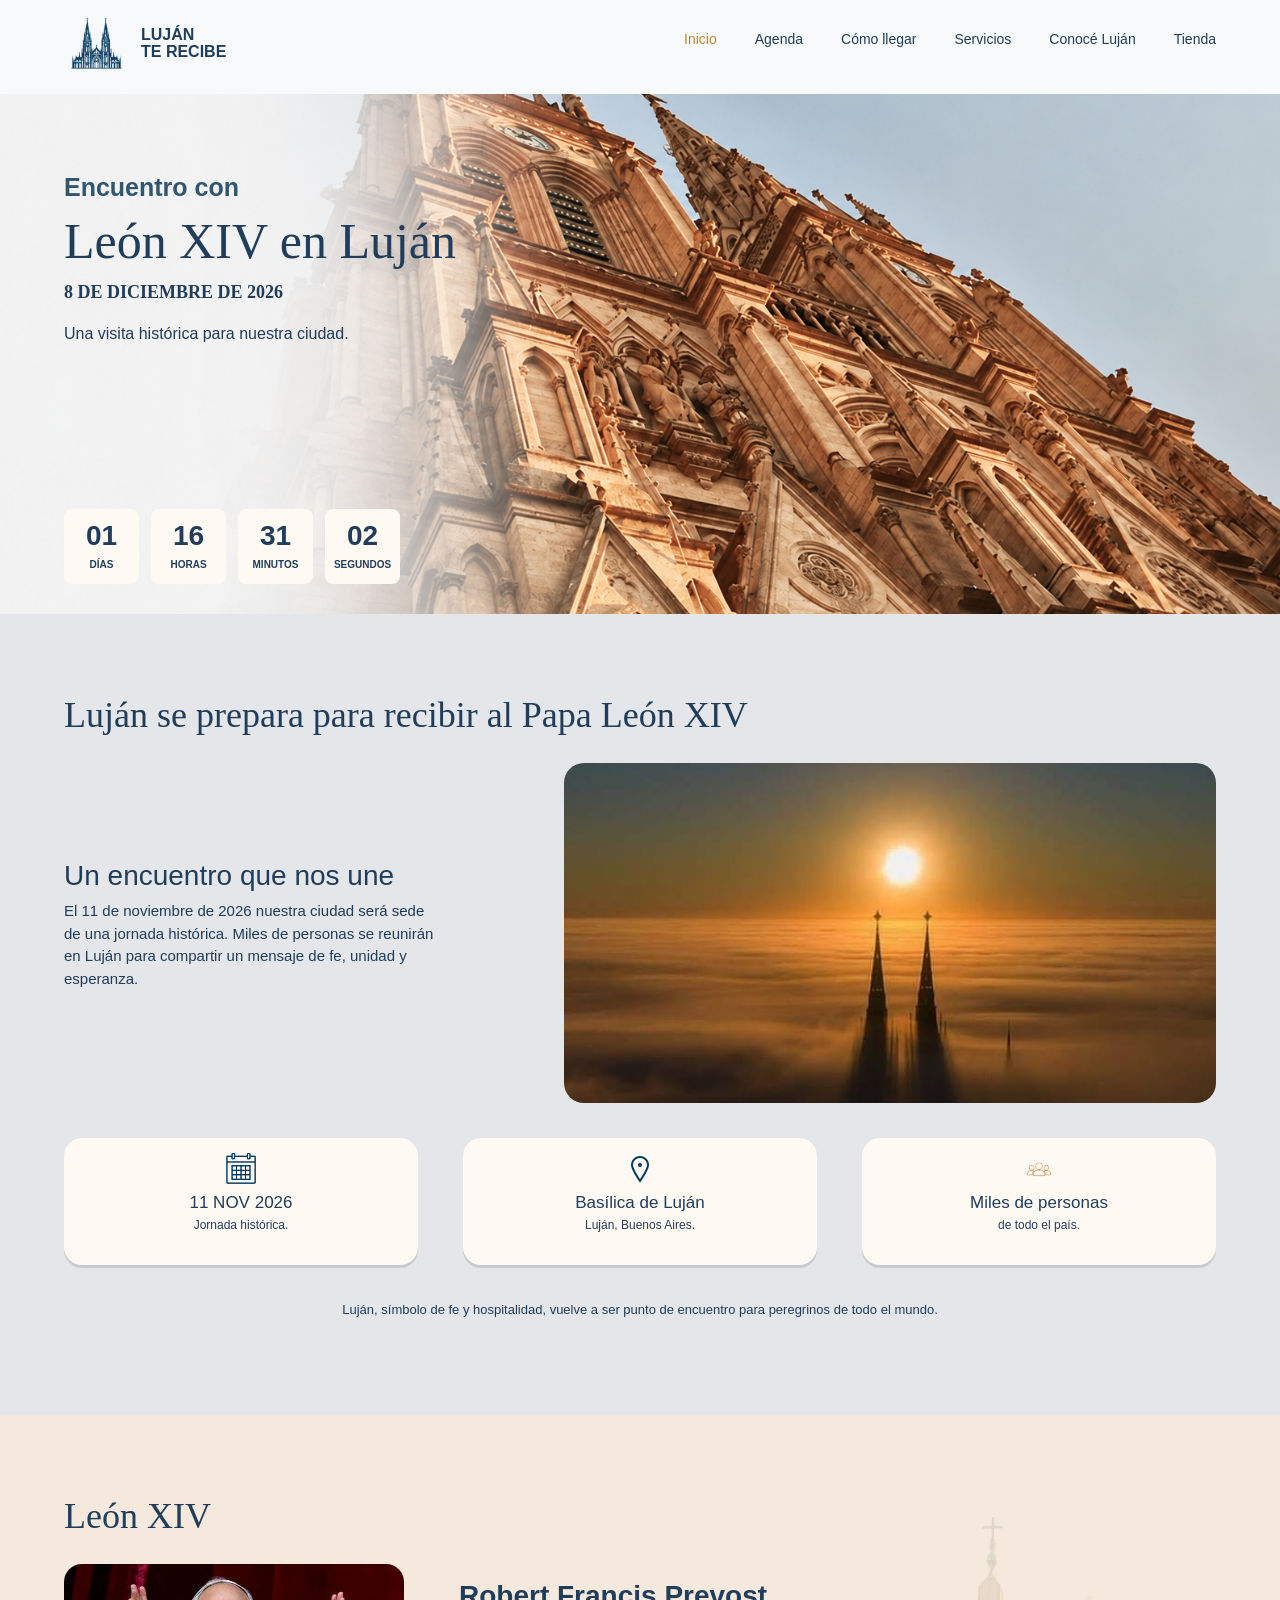
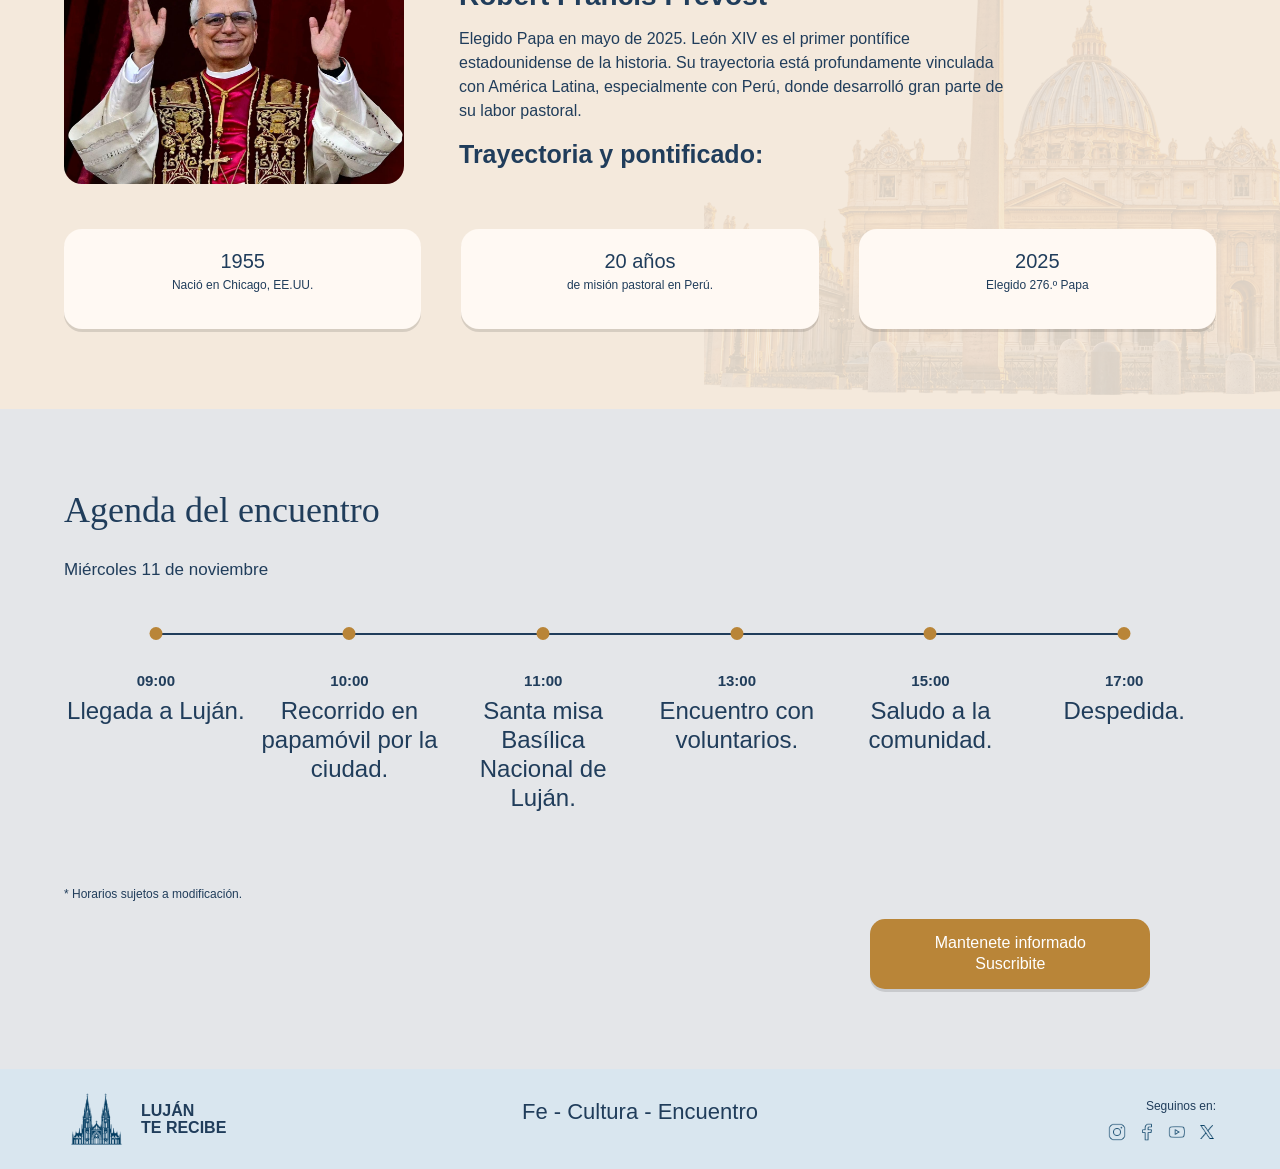
==== commit 2bad348a: "Actualización final del sitio y mejoras responsive" ====
--- a/index.html
+++ b/index.html
@@ -4,14 +4,13 @@
     <meta charset="UTF-8">
     <meta name="viewport" content="width=device-width, initial-scale=1.0">
     <title>Luján te recibe | Visita León XIV</title>
+
+    <!-- BOOTSTRAP CSS -->
+    <link href="https://cdn.jsdelivr.net/npm/bootstrap@5.3.3/dist/css/bootstrap.min.css" rel="stylesheet">
+
+    <!-- CSS PROPIO -->
     <link rel="stylesheet" href="estilos.css">
-
-    <!-- BOOTSTRAP CSS -->
-<link href="https://cdn.jsdelivr.net/npm/bootstrap@5.3.3/dist/css/bootstrap.min.css" rel="stylesheet">
-
-<!-- CSS PROPIO -->
-<link rel="stylesheet" href="estilos.css">
-</head>
+    </head>
 <body>
 
       <!-- HEADER -->
@@ -32,19 +31,19 @@
         </h1>
 
         <!-- BOTÓN MENÚ HAMBURGUESA -->
-        <button class="menu-hamburguesa d-lg-none"
-                type="button"
-                data-bs-toggle="collapse"
-                data-bs-target="#menuPrincipal"
-                aria-controls="menuPrincipal"
-                aria-expanded="false"
-                aria-label="Abrir menú">
-
-            <span></span>
-            <span></span>
-            <span></span>
-
-        </button>
+     <button class="menu-hamburguesa d-lg-none"
+        type="button"
+        data-bs-toggle="collapse"
+        data-bs-target="#menuPrincipal"
+        aria-controls="menuPrincipal"
+        aria-expanded="false"
+        aria-label="Abrir menú">
+
+     <span></span>
+     <span></span>
+     <span></span>
+
+     </button>
 
         <!-- NAVEGACIÓN -->
         <nav class="navegacion collapse d-lg-block"
@@ -79,11 +78,11 @@
 
         </nav>
 
-    </div>
-
-</header>
-
-    <main>
+     </div>
+
+       </header>
+
+     <main>
 
              <!-- HERO -->
 
@@ -103,7 +102,8 @@
                     </h2>
 
                     <p class="hero-fecha">
-                        11 DE NOVIEMBRE DE 2026
+                    8 DE DICIEMBRE DE 2026
+
                     </p>
 
                     <p class="bajada">
@@ -111,6 +111,37 @@
                     </p>
 
                 </div>
+
+
+                <!-- CUENTA REGRESIVA -->
+
+            <div class="cuenta-regresiva">
+
+                <div class="contador-item">
+                    <span id="dias">00</span>
+                    <p>Días</p>
+                </div>
+
+                <div class="contador-item">
+                    <span id="horas">00</span>
+                    <p>Horas</p>
+                </div>
+
+                <div class="contador-item">
+                    <span id="minutos">00</span>
+                    <p>Minutos</p>
+                </div>
+
+                <div class="contador-item">
+                    <span id="segundos">00</span>
+                    <p>Segundos</p>
+                </div>
+
+            </div>
+
+        </div>
+
+     </div>
 
                
 
@@ -451,7 +482,7 @@
 </footer>
     
 <script src="https://cdn.jsdelivr.net/npm/bootstrap@5.3.3/dist/js/bootstrap.bundle.min.js"></script>
-
+<script src="src/cuenta-regresiva.js"></script>
 
 
 </body>
--- a/estilos.css
+++ b/estilos.css
@@ -28,442 +28,352 @@
 
 
 * {
-
-    margin: 0;
-
-    padding: 0;
-
-    box-sizing: border-box;
-
-}
+   margin: 0;
+   padding: 0;
+   box-sizing: border-box;
+}
+
 
 html {
-
-    scroll-behavior: smooth;
-
-}
+   scroll-behavior: smooth;
+}
+
 
 body {
-
-    font-family: Arial, Helvetica, sans-serif;
-
-    color: var(--azul);
-
-    background-color: var(--crema);
-
-    min-height: 100vh;
-
-    display: flex;
-    flex-direction: column;
-
-}
+   font-family: Arial, Helvetica, sans-serif;
+   color: var(--azul);
+   background-color: var(--crema);
+   min-height: 100vh;
+   display: flex;
+   flex-direction: column;
+}
+
 
 main {
 flex: 1;
 }
 
 
-
-
 img {
-
-    max-width: 100%;
-
-    height: auto;
-
-    display: block;
-
-}
+max-width: 100%;
+height: auto;
+display: block;
+}
+
 
 a {
-
-    text-decoration: none;
-
-    color: inherit;
-
-}
+text-decoration: none;
+color: inherit;
+}
+
 
 ul {
-
-    list-style: none;
-
-}
+list-style: none;
+}
+
 
 .contenedor {
-
-    width: 90%;
-
-    max-width: var(--ancho-maximo);
-
-    margin: 0 auto;
-
-}
+width: 90%;
+max-width: var(--ancho-maximo);
+margin: 0 auto;
+}
+
 
 .seccion {
-
-    padding: 80px 0;
-
-}
+padding: 80px 0;
+}
+
 
 .titulo-seccion {
 font-family: 'Times New Roman', Times, serif;
-    font-size: 36px;
-
-    color: var(--azul);
-
-    margin-bottom: 25px;
-
-}
+font-size: 36px;
+color: var(--azul);
+margin-bottom: 25px;
+}
+
 
 /*HEADER*/
 
 .header {
-
-    background-color: #F8F9FA;
-
-    width: 100%;
-
-    padding: 15px 0;
-
-}
+background-color: #F8F9FA;
+width: 100%;
+padding: 15px 0;
+}
+
 
 .header-contenido {
-
-    display: flex;
-
-    align-items: center;
-
-    justify-content: space-between;
-
-}
+display: flex;
+align-items: center;
+justify-content: space-between;
+}
+
 
 .logo {
-
-    display: flex;
-
-    align-items: center;
-
-    gap: 12px;
-
-}
+display: flex;
+align-items: center;
+gap: 12px;
+}
+
 
 .logo img {
-
-    width: 65px;
-
-    height: auto;
-
-}
+width: 65px;
+}
+
 
 .logo-texto {
-
-    font-size: 16px;
-
-    font-weight: 700;
-
-    line-height: 1.1;
-
-    color: var(--azul);
-
-}
+font-size: 16px;
+font-weight: 700;
+line-height: 1.1;
+color: var(--azul);
+}
+
 
 .navegacion ul {
-
-    display: flex;
-
-    align-items: center;
-
-    gap: 38px;
-
-}
+display: flex;
+align-items: center;
+gap: 38px;
+}
+
 
 .navegacion a {
-
-    font-size: 14px;
-
-    font-weight: 500;
-
-    color: var(--azul);
-
-    transition: color 0.2s;
-
-}
+font-size: 14px;
+font-weight: 500;
+color: var(--azul);
+transition: color 0.2s;
+}
+
 
 .navegacion a:hover,
-
 .navegacion a.activo {
-
-    color: var(--dorado);
-
-}
+color: var(--dorado);
+}
+
 
 .navegacion a img {
-    width: 24px;
-    height: 24px;
-    object-fit: contain;
-}
+width: 24px;
+height: 24px;
+object-fit: contain;
+}
+
 
 /*HERO */
 
 .hero {
-
-    background-image: url("src/imagenes/banner.png");
-
-    background-size: cover;
-
-    background-position: center;
-
-    background-repeat: no-repeat;
-
-    min-height: 520px;
-
-    display: flex;
-
-    align-items: center;
-
-}
+background-image: url("src/imagenes/banner.png");
+background-size: cover;
+background-position: center;
+background-repeat: no-repeat;
+min-height: 520px;
+display: flex;
+align-items: center;
+}
+
 
 .hero-contenido {
-
-    display: flex;
-
-    flex-direction: column;
-
-    justify-content: space-between;
-
-    min-height: 460px;
-
-    padding: 45px 0 0;
-
-}
+display: flex;
+flex-direction: column;
+justify-content: space-between;
+min-height: 460px;
+padding: 45px 0 0;
+}
+
 
 .hero-texto {
-
-    max-width: 480px;
-
-}
+max-width: 480px;
+}
+
+
 .hero-titulo {
 font-family: 'Times New Roman', Times, serif;
 font-size: 50px;
-
-}
+}
+
+
 .hero-subtitulo {
-
-    font-size: 25px;
-
-    font-weight: 700;
-
-    margin-bottom: 4px;
-
-    color: var(--azul-secundario);
-
-}
+font-size: 25px;
+font-weight: 700;
+margin-bottom: 4px;
+color: var(--azul-secundario);
+}
+
 
 .hero h1 {
-
-    font-size: 56px;
-
-    line-height: 1.05;
-
-    font-weight: 800;
-
-    color: var(--azul);
-
-    margin-bottom: 12px;
-
-}
+font-size: 56px;
+line-height: 1.05;
+font-weight: 800;
+color: var(--azul);
+margin-bottom: 12px;
+}
+
 
 .hero-fecha {
-    font-family: 'Times New Roman', Times, serif;
-
-    font-size: 18px;
-
-    font-weight: 700;
-
-    color: var(--azul);
-
-}
+font-family: 'Times New Roman', Times, serif;
+font-size: 18px;
+font-weight: 700;
+color: var(--azul);
+}
+
 
 .hero-descripcion {
-
-    font-size: 23px;
-
-    line-height: 1.1;
-
-    margin-top: 5px;
-
-    color: var(--azul-secundario);
-
-}
-
-
+font-size: 23px;
+line-height: 1.1;
+margin-top: 5px;
+color: var(--azul-secundario);
+}
+
+
+/* CUENTA REGRESIVA */
+
+.cuenta-regresiva {
+display: flex;
+gap: 12px;
+margin-top: 25px;
+}
+
+.contador-item {
+width: 75px;
+min-height: 75px;
+padding: 10px 6px;
+background-color: var(--crema);
+border-radius: 8px;
+text-align: center;
+display: flex;
+flex-direction: column;
+justify-content: center;
+}
+
+
+.contador-item span {
+display: block;
+font-size: 28px;
+font-weight: 700;
+line-height: 1.1;
+color: var(--azul);
+}
+
+
+.contador-item p {
+margin: 5px 0 0;
+font-size: 10px;
+font-weight: 600;
+color: var(--azul);
+text-transform: uppercase;
+}
 
 
 /*LUJÁN SE PREPARA */
 
-.evento {
-
-    background-color: var(--gris);
-
-}
+.evento {background-color: var(--gris);
+}
+
 
 .evento-contenido {
-
-    display: grid;
-
-    grid-template-columns: 1fr 1.5fr;
-
-    align-items: center;
-
-    gap: 65px;
-
-}
+display: grid;
+grid-template-columns: 1fr 1.5fr;
+align-items: center;
+gap: 65px;
+}
+
 
 .evento-texto h2 {
-
-    font-size: 38px;
-
-    line-height: 1.15;
-
-    color: var(--azul);
-
-    margin-bottom: 20px;
-
-}
+font-size: 38px;
+line-height: 1.15;
+color: var(--azul);
+margin-bottom: 20px;
+}
+
 
 .evento-texto p {
-
-    font-size: 15px;
-
-    line-height: 1.5;
-
-    max-width: 380px;
-
-}
+font-size: 15px;
+line-height: 1.5;
+max-width: 380px;
+}
+
 
 .evento-imagen img {
-
-    width: 100%;
-
-    height: 340px;
-
-    object-fit: cover;
-
-    border-radius: 20px;
-
-}
-
+width: 100%;
+height: 340px;
+object-fit: cover;
+border-radius: 20px;
+}
 
 
 .evento-datos {
-
-    display: grid;
-
-    grid-template-columns: repeat(3, 1fr);
-
-    gap: 45px;
-
-    margin-top: 35px;
-
+display: grid;
+grid-template-columns: repeat(3, 1fr);
+gap: 45px;
+margin-top: 35px;
 }
 
 .evento-datos .dato {
-
-    background-color: var(--crema);
-
-    border-radius: 18px;
-
-    min-height: 110px;
-
-    display: flex;
-
-    flex-direction: column;
-
-    justify-content: center;
-
-    align-items: center;
-
-    text-align: center;
-
-    padding: 15px;
-
-    box-shadow: 0 3px 0 rgba(0, 0, 0, 0.12);
-
-}
+background-color: var(--crema);
+border-radius: 18px;
+min-height: 110px;
+display: flex;
+flex-direction: column;
+justify-content: center;
+align-items: center;
+text-align: center;
+padding: 15px;
+box-shadow: 0 3px 0 rgba(0, 0, 0, 0.12);
+}
+
 
 .evento-datos .dato img {
-
-    width: 32px;
-
-    height: 32px;
-
-    object-fit: contain;
-
-    margin-bottom: 8px;
-
-}
+width: 32px;
+height: 32px;
+object-fit: contain;
+margin-bottom: 8px;
+}
+
 
 .evento-datos .dato h3 {
-
-    font-size: 17px;
-
-    color: var(--azul);
-
-    margin-bottom: 3px;
-
-}
+font-size: 17px;
+color: var(--azul);
+margin-bottom: 3px;
+}
+
 
 .evento-datos .dato p {
-
-    font-size: 12px;
-
-    color: var(--azul);
-
-}
+font-size: 12px;
+color: var(--azul);
+}
+
 
 .evento-cierre {
-
-    text-align: center;
-
-    margin-top: 35px;
-
-    font-size: 13px;
-
-    line-height: 1.5;
-
-    color: var(--azul);
-
-}
+text-align: center;
+margin-top: 35px;
+font-size: 13px;
+line-height: 1.5;
+color: var(--azul);
+}
+
 
 /*LEÓN XIV */
 
 .papa {
-
-    background-color: var(--beige);
-
-    position: relative;
-
-    overflow: hidden;
-
-}
+background-color: var(--beige);
+position: relative;
+overflow: hidden;}
+
 
 .papa-fondo {
-    position: absolute;
-    right: 0;
-    bottom: 0;
-    width: 45%;
-    opacity: 0.10;
-    z-index: 0;
-    pointer-events: none;
-}
+position: absolute;
+right: 0;
+bottom: 0;
+width: 45%;
+opacity: 0.10;
+z-index: 0;
+pointer-events: none;
+}
+
 
 .papa-contenido,
 .papa-datos,
 .papa .titulo-seccion {
-    position: relative;
-    z-index: 1;
-}
-
+position: relative;
+z-index: 1;
+}
 
 
 .papa-contenido {
@@ -474,284 +384,184 @@
 }
 
 
-
 .papa-imagen img {
-
 width: 100%;
-
 max-width: 340px;
-
 height: 220px;
-
 object-fit: cover;
-
 border-radius: 18px;
-
-}
+}
+
 
 .papa-texto h3 {
-
-   
-
 color: var(--azul);
 margin-top: 15px ;
 margin-bottom: 15px;
 font-weight: 700;
-
 }
 
 .papa-texto p {
-
 font-size: 16px;
-
 line-height: 1.5;
-
 max-width: 550px;
-
 }
 
 
 .papa-datos {
-
 display: grid;
-
 grid-template-columns: repeat(3, 1fr);
-
 gap: 40px;
-
 margin-top: 45px;
-
-}
+}
+
 
 .papa-datos .dato {
-
 background-color: var(--crema);
-
 min-height: 100px;
-
 border-radius: 18px;
-
-display: flex;
-
+display: flex;
 flex-direction: column;
-
-align-items: center;
-
+align-items: center;
 justify-content: center;
-
 text-align: center;
-
 padding: 15px;
-
 box-shadow: 0 3px 0 rgba(0, 0, 0, 0.12);
-
-}
+}
+
 
 .papa-datos .dato h3 {
-
 font-size: 20px;
-
-color: var(--azul);
-
+color: var(--azul);
 margin-bottom: 5px;
-
 }
 
 .papa-datos .dato p {
-
 font-size: 12px;
-
 line-height: 1.3;
-
-}
+}
+
 
 /*AGENDA*/
 
 .agenda {
-
 background-color: var(--gris);
-
-}
+}
+
 
 .agenda-fecha {
-
 font-size: 17px;
-
 margin-bottom: 90px;
-
-color: var(--azul);
-
-}
-
+color: var(--azul);
+}
 
 
 .agenda-contenido {
-
 display: grid;
-
 grid-template-columns: repeat(6, 1fr);
-
 position: relative;
-
 gap: 10px;
-
 margin-bottom: 65px;
-
-}
+}
+
 
 .agenda-contenido::before {
-
 content: "";
-
 position: absolute;
-
 top: 0;
-
 left: 8%;
-
 right: 8%;
-
 height: 2px;
-
 background-color: var(--azul);
-
-}
+}
+
 
 .seccion-intro{
-
 font-size: 17px;
-
 margin-bottom: 50px;
-
-color: var(--azul);
-
-}
+color: var(--azul);
+}
+
 
 .agenda-item {
-
 position: relative;
-
 text-align: center;
-
 padding-top: 20%;
-
-}
+}
+
 
 .agenda-item::before {
-
 content: "";
-
 position: absolute;
-
 top: -6px;
-
 left: 50%;
-
 transform: translateX(-50%);
-
 width: 13px;
-
 height: 13px;
-
 border-radius: 50%;
-
 background-color: var(--dorado);
-
-}
+}
+
 
 .agenda-hora {
-
 display: block;
-
 font-size: 15px;
-
 font-weight: 700;
-
-color: var(--azul);
-
+color: var(--azul);
 margin-bottom: 5px;
-
-}
+}
+
 
 .agenda-item p {
-
 font-size: 12px;
-
 line-height: 1.4;
-
 max-width: 145px;
-
 margin: 0 auto;
-
 }
 
 
 .agenda-boton {
-
 display: block;
-
 width: 280px;
-
 margin-left: 70%;
-
 background-color: var(--dorado);
 color: var(--blanco);
-
 border-radius: 15px;
-
 padding: 14px 25px;
-
 text-align: center;
-
 font-size: 16px;
-
 line-height: 1.3;
-
 transition: background-color 0.2s;
-
 box-shadow: 0 3px 0 rgba(0, 0, 0, 0.12);
-
-}
+}
+
 
 .agenda-boton:hover {
-
 background-color: #9D6D2D;
-
-}
+}
+
 
 .item-aclaracion {
-
 font-size: 12px;
-
 margin-top: 15px;
-
-color: var(--azul);
-
-}
+color: var(--azul);
+}
+
 
 /*FOOTER*/
-
 .footer {
-
 background-color: var(--celeste);
-
-color: var(--azul);
-
+color: var(--azul);
 padding: 22px 0;
-
-}
+}
+
 
 .footer-contenido {
-
-display: flex;
-
+display: flex;
 justify-content: space-between;
-
-align-items: center;
-
+align-items: center;
 gap: 30px;
-
-}
+}
+
 
 .footer-logo {
 display: inline-flex;
@@ -761,11 +571,14 @@
 flex: 1;
 text-decoration: none;
 }
+
+
 .footer-logo img {
-display: block;
 width: 65px;
 height: auto;
 }
+
+
 .footer-logo-texto {
 display: block;
 color: var(--azul);
@@ -775,75 +588,67 @@
 text-align: left;
 }
 
+
 .footer-frase {
-
 flex: 2;
-
 text-align: center;
-
 font-size: 22px;
-
 font-weight: 400;
-
-}
+}
+
 
 .footer-redes {
-
 flex: 1;
 text-align: right;
-
-}
+}
+
 
 .footer-redes p {
-
 font-size: 12px;
-
 margin-bottom: 8px;
-
-}
+}
+
 
 .redes-iconos {
-
-display: flex;
-
+display: flex;
 justify-content: flex-end;
-
-align-items: center;
-
+align-items: center;
 gap: 12px;
-
-}
+}
+
 
 .redes-iconos img {
-
 width: 18px;
-
 height: 18px;
-
 object-fit: contain;
-
-}
+}
+
 
 .redes-iconos a {
-
 display: inline-block;
-
 transition: opacity 0.2s;
-
-}
+}
+
 
 .redes-iconos a:hover {
-
 opacity: 0.6;
-
-}
+}
+
 
 /*como llegar*/
-.como-llegar-ubicacion h2,
+.como-llegar-ubicacion h2 {
+    color: var(--azul);
+    font-weight: 700;
+    margin-top: 30px;
+    margin-bottom: 25px;
+}
+
+
 .transporte-texto h2 {
-color: var(--azul);
-font-weight: 700;
-}
+    color: var(--azul);
+    font-weight: 700;
+}
+
 
 .transporte-tarjeta {
 display: flex;
@@ -856,17 +661,15 @@
 border-radius: 18px;
 padding: 20px;
 margin-top: 25px;
-
 box-shadow: 0 3px 0 rgba(0, 0, 0, 0.12);
-
-}
-
+}
 
 
 .transporte-item summary {
 cursor: pointer;
 list-style: none;
 }
+
 
 .transporte-item summary::-webkit-details-marker {
 display: none;
@@ -881,17 +684,20 @@
 box-shadow: 0 3px 8px rgba(0, 0, 0, 0.08);
 }
 
+
 .transporte-detalle p,
 .transporte-detalle li {
 color: var(--azul);
 font-size: 13px;
 line-height: 1.6;
 }
+
 
 .transporte-detalle ul {
 padding-left: 20px;
 margin: 12px 0;
 }
+
 
 .transporte-detalle a {
 color: var(--azul-secundario);
@@ -899,31 +705,34 @@
 font-weight: 700;
 text-decoration: underline;
 }
+
+
 .como-llegar-mapa {
 border-radius: 20px;
 overflow: hidden;
 }
+
+
 .como-llegar-recomendacion {
 display: flex;
 align-items: center;
 justify-content: center;
 gap: 15px;
-
 background-color: var(--azul-secundario);
 border-radius: 18px;
 padding: 20px;
 margin-top: 25px;
 margin-bottom: 25px;
-
 box-shadow: 0 3px 0 rgba(0, 0, 0, 0.12);
 }
+
 
 .como-llegar-recomendacion img {
 width: 32px;
 height: 32px;
 object-fit: contain;
-
-}
+}
+
 
 .como-llegar-recomendacion p {
 font-size: 14px;
@@ -931,10 +740,6 @@
 color: var(--crema);
 }
 
-.como-llegar-ubicacion h2 {
-margin-top: 30px;
-margin-bottom: 25px;
-}
 
 /*servicios*/
 
@@ -948,14 +753,17 @@
 margin: 0;
 }
 
+
 .servicio-item summary {
 list-style: none;
 cursor: pointer;
 }
 
+
 .servicio-item summary::-webkit-details-marker {
 display: none;
 }
+
 
 .servicio-detalle {
 background-color: var(--crema);
@@ -966,11 +774,13 @@
 box-shadow: 0 3px 8px rgba(0, 0, 0, .08);
 }
 
+
 .servicio-detalle h3 {
 color: var(--azul);
 font-size: 16px;
 margin-bottom: 8px;
 }
+
 
 .servicio-detalle p {
 color: var(--texto);
@@ -979,6 +789,7 @@
 margin-bottom: 10px;
 }
 
+
 .servicio-detalle a {
 color: var(--azul-secundario);
 font-size: 13px;
@@ -995,14 +806,17 @@
 margin-bottom: 45px;
 }
 
+
 .servicios-encabezado .titulo-seccion {
 margin-bottom: 10px;
 }
 
+
 .servicios-encabezado p {
 font-size: 15px;
 color: var(--azul);
 }
+
 
 .lista-servicios {
 list-style-type: disc;
@@ -1010,6 +824,7 @@
 margin: 10px 0 15px;
 }
 
+
 .lista-servicios li {
 color: var(--texto);
 font-size: 13px;
@@ -1017,35 +832,33 @@
 }
 
 
-
 .servicios-ayuda {
 display: flex;
 flex-direction: column;
 align-items: center;
 justify-content: center;
-
 background-color: var(--azul-secundario);
 color: var(--blanco);
-
 padding: 13px 22px;
 border-radius: 18px;
-
 font-size: 15px;
 font-weight: 700;
 text-align: center;
 line-height: 1.3;
-
 transition: background-color 0.2s;
 }
+
 
 .servicios-ayuda span {
 font-size: 10px;
 font-weight: 400;
 }
 
+
 .servicios-ayuda:hover {
 background-color: var(--azul);
 }
+
 
 /* TARJETAS */
 
@@ -1057,16 +870,17 @@
 margin: 0 auto;
 }
 
+
 .servicio {
 display: flex;
 align-items: center;
 justify-content: center;
 gap: 18px;
-
 min-height: 125px;
 padding: 20px;
 border-radius: 22px;
 }
+
 
 .servicio img {
 width: 45px;
@@ -1074,6 +888,7 @@
 object-fit: contain;
 }
 
+
 .servicio h2 {
 font-size: 20px;
 line-height: 1.2;
@@ -1086,22 +901,27 @@
 background-color: #E8EEF5;
 }
 
+
 .servicio-medica {
 background-color: #FCE6E6;
 }
 
+
 .servicio-hidratacion {
 background-color: #E5F2FA;
 }
 
+
 .servicio-informacion {
 background-color: #FBEADD;
 }
 
+
 .servicio-accesibilidad {
 background-color: #F0E7FF;
 }
 
+
 .servicio-seguridad {
 background-color: #E4F0E3;
 }
@@ -1112,6 +932,7 @@
 .conoce-lujan {
 background-color: var(--crema);
 }
+
 
 .conoce-intro {
 font-size: 15px;
@@ -1126,6 +947,7 @@
 align-items: center;
 gap: 65px;
 }
+
 
 .conoce-imagen img {
     width: 100%;
@@ -1134,6 +956,7 @@
     border-radius: 20px;
 }
 
+
 /* TARJETAS */
 
 .conoce-opciones {
@@ -1145,13 +968,12 @@
 display: flex;
 align-items: center;
 gap: 18px;
-
 background-color: var(--crema);
 border-radius: 18px;
 padding: 12px 20px;
-
 box-shadow: 0 3px 0 rgba(0, 0, 0, 0.12);
 }
+
 
 .conoce-tarjeta img {
 width: 28px;
@@ -1159,6 +981,7 @@
 object-fit: contain;
 }
 
+
 .conoce-tarjeta h2 {
 font-size: 15px;
 font-weight: 700;
@@ -1166,15 +989,17 @@
 margin-bottom: 3px;
 }
 
+
 .conoce-tarjeta p {
 font-size: 12px;
 color: var(--texto);
 }
+
+
 .conoce-enlace {
-text-decoration: none;
-color: inherit;
 cursor: pointer;
 }
+
 
 /*mantenete informado*/
 
@@ -1195,6 +1020,7 @@
 margin-bottom: 15px;
 }
 
+
 .informacion-presentacion p {
 font-size: 15px;
 line-height: 1.5;
@@ -1202,6 +1028,7 @@
 max-width: 380px;
 margin-bottom: 45px;
 }
+
 
 .informacion-imagen {
 width: 100%;
@@ -1211,7 +1038,6 @@
 }
 
 
-
 .informacion-tarjeta {
 background-color: var(--azul-secundario);
 border-radius: 22px;
@@ -1225,11 +1051,13 @@
 gap: 22px;
 }
 
+
 .formulario-campo {
 display: flex;
 flex-direction: column;
 gap: 7px;
 }
+
 
 .formulario-campo label,
 .formulario-intereses legend {
@@ -1237,6 +1065,7 @@
 font-weight: 700;
 color: var(--crema);
 }
+
 
 .formulario-campo input {
 width: 100%;
@@ -1247,10 +1076,13 @@
 font-size: 14px;
 color: var(--azul);
 }
+
+
 textarea {
     font-family: inherit;
     font-size: inherit;
 }
+
 
 .formulario-intereses {
 display: flex;
@@ -1260,9 +1092,11 @@
 padding: 0;
 }
 
+
 .formulario-intereses legend {
 margin-bottom: 12px;
 }
+
 
 .formulario-intereses label,
 .formulario-consentimiento {
@@ -1272,6 +1106,7 @@
 font-size: 12px;
 color: var(--crema);
 }
+
 
 .formulario-intereses input,
 .formulario-consentimiento input {
@@ -1297,9 +1132,11 @@
 transition: background-color 0.2s;
 }
 
+
 .formulario-boton:hover {
 background-color: #9D6D2D;
 }
+
 
 /* PREGUNTAS FRECUENTES*/
 
@@ -1309,6 +1146,7 @@
 gap: 12px;
 max-width: 650px;
 }
+
 
 .pregunta-item {
 background-color: var(--blanco);
@@ -1318,7 +1156,6 @@
 }
 
 
-
 .pregunta-item summary {
 display: flex;
 justify-content: space-between;
@@ -1339,10 +1176,10 @@
 line-height: 10px;
 }
 
+
 .pregunta-item[open] summary::after {
 transform: rotate(180deg);
 }
-
 
 
 .pregunta-item p {
@@ -1354,7 +1191,6 @@
 }
 
 
-
 .pregunta-item a {
 color: var(--azul-secundario);
 font-weight: 700;
@@ -1362,53 +1198,56 @@
 }
 
 
-
 /* TIENDA */
-
 .tienda {
-    padding: 70px 0 90px;
-}
+padding: 70px 0 90px;
+}
+
 
 .tienda-intro {
-    text-align: center;
-    margin-bottom: 45px;
-}
+text-align: center;
+margin-bottom: 45px;
+}
+
 
 .tienda-intro h1 {
-    font-family: 'Times New Roman', Times, serif;
-    font-size: 42px;
-    color: var(--azul);
-    margin-bottom: 15px;
-}
+font-family: 'Times New Roman', Times, serif;
+font-size: 42px;
+color: var(--azul);
+margin-bottom: 15px;
+}
+
 
 .tienda-intro p {
-    font-size: 16px;
-    color: var(--texto);
-    line-height: 1.6;
-}
+font-size: 16px;
+color: var(--texto);
+line-height: 1.6;
+}
+
 
 /* FILTROS */
-
 .filtros-tienda {
-    display: flex;
-    justify-content: center;
-    align-items: center;
-    flex-wrap: wrap;
-    gap: 15px;
-    margin-bottom: 45px;
-}
+display: flex;
+justify-content: center;
+align-items: center;
+flex-wrap: wrap;
+gap: 15px;
+margin-bottom: 45px;
+}
+
 
 .filtro {
-    background-color: transparent;
-    border: 1px solid var(--azul);
-    color: var(--azul);
-    padding: 10px 22px;
-    border-radius: 25px;
-    font-family: Arial, Helvetica, sans-serif;
-    font-size: 14px;
-    cursor: pointer;
-    transition: 0.3s;
-}
+background-color: transparent;
+border: 1px solid var(--azul);
+color: var(--azul);
+padding: 10px 22px;
+border-radius: 25px;
+font-family: Arial, Helvetica, sans-serif;
+font-size: 14px;
+cursor: pointer;
+transition: 0.3s;
+}
+
 
 .filtro:hover,
 .filtro.activo {
@@ -1416,86 +1255,92 @@
     color: var(--blanco);
 }
 
+
 /* CATÁLOGO */
-
 .catalogo {
-    display: grid;
-    grid-template-columns: repeat(3, 1fr);
-    gap: 35px 25px;
-}
+display: grid;
+grid-template-columns: repeat(3, 1fr);
+gap: 35px 25px;
+}
+
 
 /* TARJETAS */
-
 .producto {
-    background-color: var(--blanco);
-    border-radius: 18px;
-    overflow: hidden;
-    transition: transform 0.3s;
-}
+background-color: var(--blanco);
+border-radius: 18px;
+overflow: hidden;
+transition: transform 0.3s;
+}
+
 
 .producto:hover {
-    transform: translateY(-5px);
-}
+transform: translateY(-5px);
+}
+
 
 .producto img {
-    width: 100%;
-    aspect-ratio: 1 / 1;
-    object-fit: cover;
-}
+width: 100%;
+aspect-ratio: 1 / 1;
+object-fit: cover;
+}
+
 
 .producto h2 {
-    font-family: 'Times New Roman', Times, serif;
-    font-size: 23px;
-    color: var(--azul);
-    margin: 18px 18px 8px;
-}
+font-family: 'Times New Roman', Times, serif;
+font-size: 23px;
+color: var(--azul);
+margin: 18px 18px 8px;
+}
+
 
 .producto p {
-    font-size: 16px;
-    color: var(--texto);
-    margin: 0 18px 20px;
-}
-
-/* ========================================
-   DETALLE DE PRODUCTO
-======================================== */
+font-size: 16px;
+color: var(--texto);
+margin: 0 18px 20px;
+}
+
+
+/* DETALLE DE PRODUCTO*/
 
 .detalle-producto {
-    display: grid;
-    grid-template-columns: 1fr 1fr;
-    align-items: center;
-    gap: 60px;
-    padding-top: 70px;
-    padding-bottom: 70px;
-}
+display: grid;
+grid-template-columns: 1fr 1fr;
+align-items: center;
+gap: 60px;
+padding-top: 70px;
+padding-bottom: 70px;
+}
+
 
 /* IMAGEN */
 
 .detalle-imagen {
-    width: 100%;
-    overflow: hidden;
-    border-radius: 12px;
-}
+width: 100%;
+overflow: hidden;
+border-radius: 12px;
+}
+
 
 .detalle-imagen img {
-    display: block;
-    width: 100%;
-    aspect-ratio: 1 / 1;
-    object-fit: cover;
-}
+width: 100%;
+aspect-ratio: 1 / 1;
+object-fit: cover;
+}
+
 
 /* INFORMACIÓN */
 
 .detalle-info {
-    display: flex;
-    flex-direction: column;
-    align-items: flex-start;
-}
+display: flex;
+flex-direction: column;
+align-items: flex-start;
+}
+
 
 .volver-tienda {
     margin-bottom: 35px;
-    text-decoration: none;
-}
+}
+
 
 .producto-categoria {
     margin-bottom: 12px;
@@ -1504,9 +1349,11 @@
     font-size: 0.8rem;
 }
 
+
 .detalle-info h1 {
     margin: 0 0 15px;
 }
+
 
 .detalle-precio {
     font-size: 1.5rem;
@@ -1514,11 +1361,13 @@
     margin: 0 0 20px;
 }
 
+
 .detalle-descripcion {
     line-height: 1.7;
     max-width: 450px;
     margin-bottom: 30px;
 }
+
 
 /* CANTIDAD */
 
@@ -1529,11 +1378,13 @@
     margin-bottom: 25px;
 }
 
+
 .selector-cantidad input {
     width: 80px;
     padding: 10px;
     font: inherit;
 }
+
 
 /* BOTÓN */
 
@@ -1545,943 +1396,1044 @@
 }
 
 
-/* ========================================
-   CARRITO DE COMPRAS
-======================================== */
+/* CARRITO FLOTANTE */
+
+.carrito-flotante {
+position: fixed;
+top: 75px;
+right: 30px;
+z-index: 1000;
+width: 50px;
+height: 50px;
+display: flex;
+align-items: center;
+justify-content: center;
+background-color: var(--crema);
+border-radius: 50%;
+box-shadow: 0 2px 8px rgba(0, 0, 0, 0.15);
+}
+
+.carrito-flotante.activo {
+    background-color: var(--celeste);
+}
+
+.carrito-flotante img {
+width: 30px;
+height: 30px;
+object-fit: contain;
+}
+
+
+/*CARRITO DE COMPRAS*/
 
 .carrito-contenedor {
-    max-width: 1100px;
-    margin: 0 auto;
-    padding: 70px 20px 90px;
-}
+max-width: 1100px;
+margin: 0 auto;
+padding: 70px 20px 90px;
+}
+
 
 /* INTRODUCCIÓN */
 
 .carrito-intro {
-    text-align: center;
-    margin-bottom: 50px;
-}
+text-align: center;
+margin-bottom: 50px;
+}
+
 
 .carrito-intro h1 {
-    font-family: 'Times New Roman', Times, serif;
-    font-size: 42px;
-    color: var(--azul);
-    margin-bottom: 15px;
-}
+font-family: 'Times New Roman', Times, serif;
+font-size: 42px;
+color: var(--azul);
+margin-bottom: 15px;
+}
+
 
 .carrito-intro p {
-    font-size: 16px;
-    color: var(--texto);
-    line-height: 1.6;
-}
+font-size: 16px;
+color: var(--texto);
+line-height: 1.6;
+}
+
 
 /* LISTA DE PRODUCTOS */
 
 #lista-carrito {
-    display: flex;
-    flex-direction: column;
-    gap: 20px;
-}
+display: flex;
+flex-direction: column;
+gap: 20px;
+}
+
 
 /* RESUMEN DE COMPRA */
 
 .carrito-resumen {
-    max-width: 450px;
-    margin: 40px 0 0 auto;
-    padding: 30px;
-    background-color: var(--blanco);
-    border-radius: 18px;
-}
+max-width: 450px;
+margin: 40px 0 0 auto;
+padding: 30px;
+background-color: var(--blanco);
+border-radius: 18px;
+}
+
 
 .carrito-resumen h2 {
-    font-family: 'Times New Roman', Times, serif;
-    font-size: 25px;
-    color: var(--azul);
-    margin-bottom: 20px;
-}
+font-family: 'Times New Roman', Times, serif;
+font-size: 25px;
+color: var(--azul);
+margin-bottom: 20px;
+}
+
 
 .carrito-resumen p {
-    display: flex;
-    justify-content: space-between;
-    font-size: 18px;
-    color: var(--texto);
-    margin-bottom: 25px;
-}
+display: flex;
+justify-content: space-between;
+font-size: 18px;
+color: var(--texto);
+margin-bottom: 25px;
+}
+
 
 /* BOTÓN FINALIZAR */
 
 #finalizar-compra {
-    width: 100%;
-    padding: 14px 28px;
-    background-color: var(--azul);
-    color: var(--blanco);
-    border: none;
-    border-radius: 25px;
-    font: inherit;
-    cursor: pointer;
-    transition: 0.3s;
-}
+width: 100%;
+padding: 14px 28px;
+background-color: var(--azul);
+color: var(--blanco);
+border: none;
+border-radius: 25px;
+font: inherit;
+cursor: pointer;
+transition: 0.3s;
+}
+
 
 #finalizar-compra:hover {
     opacity: 0.85;
 }
 
+
 /* PRODUCTOS DEL CARRITO */
 
 .item-carrito {
-    display: grid;
-    grid-template-columns: 130px 1fr auto;
-    align-items: center;
-    gap: 25px;
-    padding: 20px;
-    background-color: var(--blanco);
-    border-radius: 18px;
-}
+display: grid;
+grid-template-columns: 130px 1fr auto;
+align-items: center;
+gap: 25px;
+padding: 20px;
+background-color: var(--blanco);
+border-radius: 18px;
+}
+
 
 .item-carrito img {
-    width: 130px;
-    aspect-ratio: 1 / 1;
-    object-fit: cover;
-    border-radius: 12px;
-}
+width: 130px;
+aspect-ratio: 1 / 1;
+object-fit: cover;
+border-radius: 12px;
+}
+
 
 .item-info h2 {
-    font-family: 'Times New Roman', Times, serif;
+font-family: 'Times New Roman', Times, serif;
+color: var(--azul);
+font-size: 23px;
+margin-bottom: 10px;
+}
+
+
+.item-info p {
+color: var(--texto);
+margin-bottom: 15px;
+}
+
+
+.cantidad-carrito {
+display: flex;
+align-items: center;
+gap: 15px;
+}
+
+
+.cantidad-carrito button {
+width: 30px;
+height: 30px;
+border: 1px solid var(--azul);
+background: transparent;
+color: var(--azul);
+cursor: pointer;
+border-radius: 50%;
+}
+
+
+.item-acciones {
+display: flex;
+flex-direction: column;
+align-items: center;
+gap: 20px;
+color: var(--azul);
+}
+
+
+.btn-eliminar img {
+width: 22px;
+height: 22px;
+object-fit: contain;
+}
+
+
+/* MODALIDAD DE ENTREGA */
+
+.opciones-entrega {
+display: flex;
+gap: 20px;
+margin-bottom: 30px;
+}
+
+
+.opcion-entrega {
+display: flex;
+align-items: center;
+gap: 12px;
+padding: 18px 22px;
+border: 1px solid #d5d5d5;
+border-radius: 12px;
+cursor: pointer;
+color: var(--texto);
+}
+
+
+.opcion-entrega input {
+    accent-color: var(--azul);
+}
+
+
+.datos-domicilio h3 {
+font-family: 'Times New Roman', Times, serif;
+font-size: 22px;
+color: var(--azul);
+margin-bottom: 20px;
+}
+
+
+.nota-retiro {
+font-size: 12px;
+font-style: italic;
+margin-top: 10px;
+}
+
+
+/* MEDIOS DE PAGO */
+
+.datos-pago {
+display: none;
+margin-top: 25px;
+}
+
+
+/* RESUMEN DEL PEDIDO */
+
+.checkout-total {
+display: flex;
+justify-content: space-between;
+align-items: center;
+border-top: 1px solid #d5d5d5;
+padding-top: 22px;
+margin-top: 25px;
+font-size: 19px;
+color: var(--texto);
+}
+
+
+.checkout-total strong {
     color: var(--azul);
-    font-size: 23px;
-    margin-bottom: 10px;
-}
-
-.item-info p {
-    color: var(--texto);
-    margin-bottom: 15px;
-}
-
-.cantidad-carrito {
-    display: flex;
-    align-items: center;
-    gap: 15px;
-}
-
-.cantidad-carrito button {
-    width: 30px;
-    height: 30px;
-    border: 1px solid var(--azul);
-    background: transparent;
+}
+
+
+.btn-finalizar {
+width: 100%;
+margin-top: 30px;
+padding: 15px 28px;
+background-color: var(--azul);
+color: var(--blanco);
+border: none;
+border-radius: 25px;
+font: inherit;
+cursor: pointer;
+transition: 0.3s;
+}
+
+
+.btn-finalizar:hover {
+    opacity: 0.85;
+}
+
+
+/* CONFIRMACIÓN DE COMPRA */
+
+.confirmacion-contenedor {
+max-width: 900px;
+margin: 0 auto;
+padding: 80px 20px 100px;
+}
+
+
+.confirmacion-intro {
+text-align: center;
+margin-bottom: 50px;
+}
+
+
+.confirmacion-intro h1 {
+font-family: 'Times New Roman', Times, serif;
+font-size: 42px;
+color: var(--azul);
+margin-bottom: 18px;
+}
+
+
+.confirmacion-intro p {
+font-size: 16px;
+color: var(--texto);
+line-height: 1.7;
+}
+
+
+.confirmacion-pedido {
+background-color: var(--blanco);
+padding: 40px;
+border-radius: 18px;
+}
+
+
+.confirmacion-pedido h2 {
+font-family: 'Times New Roman', Times, serif;
+font-size: 28px;
+color: var(--azul);
+margin-bottom: 30px;
+}
+
+
+.confirmacion-pedido p {
+color: var(--texto);
+font-size: 16px;
+margin-bottom: 18px;
+}
+
+
+.confirmacion-pedido strong {
     color: var(--azul);
-    cursor: pointer;
-    border-radius: 50%;
-}
-
-.item-acciones {
-    display: flex;
-    flex-direction: column;
-    align-items: center;
-    gap: 20px;
-    color: var(--azul);
-}
-
-.btn-eliminar img {
-    width: 22px;
-    height: 22px;
-    object-fit: contain;
+}
+
+
+#detalle-pedido {
+border-top: 1px solid #d5d5d5;
+border-bottom: 1px solid #d5d5d5;
+padding: 22px 0;
+margin: 25px 0;
+}
+
+
+.producto-confirmacion {
+display: flex;
+justify-content: space-between;
+gap: 20px;
+margin-bottom: 15px;
+color: var(--texto);
+}
+
+
+.producto-confirmacion:last-child {
+margin-bottom: 0;
+}
+
+
+.btn-volver {
+display: block;
+width: fit-content;
+margin: 35px auto 0;
+padding: 14px 30px;
+background-color: var(--azul);
+color: var(--blanco);
+text-decoration: none;
+border-radius: 25px;
+transition: 0.3s;
+}
+
+
+.btn-volver:hover {
+opacity: 0.85;
 }
 
 
 /* FINALIZAR COMPRA */
 
 .checkout-contenedor {
-    max-width: 1100px;
-    margin: 0 auto;
-    padding: 70px 20px 90px;
-}
+max-width: 1100px;
+margin: 0 auto;
+padding: 70px 20px 90px;
+}
+
 
 .checkout-intro {
-    text-align: center;
-    margin-bottom: 50px;
-}
+text-align: center;
+margin-bottom: 50px;
+}
+
 
 .checkout-intro h1 {
-    font-family: 'Times New Roman', Times, serif;
-    font-size: 42px;
-    color: var(--azul);
-    margin-bottom: 15px;
-}
+font-family: 'Times New Roman', Times, serif;
+font-size: 42px;
+color: var(--azul);
+margin-bottom: 15px;
+}
+
 
 .checkout-intro p {
-    font-size: 16px;
-    color: var(--texto);
-    line-height: 1.6;
-}
+font-size: 16px;
+color: var(--texto);
+line-height: 1.6;
+}
+
 
 #formulario-compra {
-    display: flex;
-    flex-direction: column;
-    gap: 30px;
-}
+display: flex;
+flex-direction: column;
+gap: 30px;
+}
+
 
 .checkout-datos,
 .checkout-entrega,
 .checkout-resumen {
-    background-color: var(--blanco);
-    padding: 35px;
-    border-radius: 18px;
-}
+background-color: var(--blanco);
+padding: 35px;
+border-radius: 18px;
+}
+
 
 .checkout-datos h2,
 .checkout-entrega h2,
 .checkout-resumen h2 {
-    font-family: 'Times New Roman', Times, serif;
-    font-size: 27px;
-    color: var(--azul);
-    margin-bottom: 25px;
-}
+font-family: 'Times New Roman', Times, serif;
+font-size: 27px;
+color: var(--azul);
+margin-bottom: 25px;
+}
+
 
 .checkout-campos {
-    display: grid;
-    grid-template-columns: repeat(2, 1fr);
-    gap: 22px;
-}
+display: grid;
+grid-template-columns: repeat(2, 1fr);
+gap: 22px;
+}
+
 
 .campo {
-    display: flex;
-    flex-direction: column;
-    gap: 9px;
-}
+display: flex;
+flex-direction: column;
+gap: 9px;
+}
+
 
 .campo label {
-    color: var(--texto);
-    font-size: 15px;
-}
+color: var(--texto);
+font-size: 15px;
+}
+
 
 .campo input {
-    width: 100%;
-    padding: 13px 15px;
-    border: 1px solid #d5d5d5;
-    border-radius: 9px;
-    font: inherit;
-    color: var(--texto);
-    background-color: transparent;
-}
+width: 100%;
+padding: 13px 15px;
+border: 1px solid #d5d5d5;
+border-radius: 9px;
+font: inherit;
+color: var(--texto);
+background-color: transparent;
+}
+
 
 .campo input:focus {
-    outline: 1px solid var(--azul);
-    border-color: var(--azul);
-}
-
-/* MODALIDAD DE ENTREGA */
-
-.opciones-entrega {
-    display: flex;
-    gap: 20px;
-    margin-bottom: 30px;
-}
-
-.opcion-entrega {
-    display: flex;
-    align-items: center;
-    gap: 12px;
-    padding: 18px 22px;
-    border: 1px solid #d5d5d5;
-    border-radius: 12px;
-    cursor: pointer;
-    color: var(--texto);
-}
-
-.opcion-entrega input {
-    accent-color: var(--azul);
-}
-
-.datos-domicilio h3 {
-    font-family: 'Times New Roman', Times, serif;
-    font-size: 22px;
-    color: var(--azul);
-    margin-bottom: 20px;
-}
-
-/* RESUMEN DEL PEDIDO */
-
-.checkout-total {
-    display: flex;
-    justify-content: space-between;
-    align-items: center;
-    border-top: 1px solid #d5d5d5;
-    padding-top: 22px;
-    margin-top: 25px;
-    font-size: 19px;
-    color: var(--texto);
-}
-
-.checkout-total strong {
-    color: var(--azul);
-}
-
-.btn-finalizar {
-    width: 100%;
-    margin-top: 30px;
-    padding: 15px 28px;
-    background-color: var(--azul);
-    color: var(--blanco);
-    border: none;
-    border-radius: 25px;
-    font: inherit;
-    cursor: pointer;
-    transition: 0.3s;
-}
-
-.btn-finalizar:hover {
-    opacity: 0.85;
-}
-
-/* CONFIRMACIÓN DE COMPRA */
-
-.confirmacion-contenedor {
-    max-width: 900px;
-    margin: 0 auto;
-    padding: 80px 20px 100px;
-}
-
-.confirmacion-intro {
-    text-align: center;
-    margin-bottom: 50px;
-}
-
-.confirmacion-intro h1 {
-    font-family: 'Times New Roman', Times, serif;
-    font-size: 42px;
-    color: var(--azul);
-    margin-bottom: 18px;
-}
-
-.confirmacion-intro p {
-    font-size: 16px;
-    color: var(--texto);
-    line-height: 1.7;
-}
-
-.confirmacion-pedido {
-    background-color: var(--blanco);
-    padding: 40px;
-    border-radius: 18px;
-}
-
-.confirmacion-pedido h2 {
-    font-family: 'Times New Roman', Times, serif;
-    font-size: 28px;
-    color: var(--azul);
-    margin-bottom: 30px;
-}
-
-.confirmacion-pedido p {
-    color: var(--texto);
-    font-size: 16px;
-    margin-bottom: 18px;
-}
-
-.confirmacion-pedido strong {
-    color: var(--azul);
-}
-
-#detalle-pedido {
-    border-top: 1px solid #d5d5d5;
-    border-bottom: 1px solid #d5d5d5;
-    padding: 22px 0;
-    margin: 25px 0;
-}
-
-.producto-confirmacion {
-    display: flex;
-    justify-content: space-between;
-    gap: 20px;
-    margin-bottom: 15px;
-    color: var(--texto);
-}
-
-.producto-confirmacion:last-child {
-    margin-bottom: 0;
-}
-
-.btn-volver {
-    display: block;
-    width: fit-content;
-    margin: 35px auto 0;
-    padding: 14px 30px;
-    background-color: var(--azul);
-    color: var(--blanco);
-    text-decoration: none;
-    border-radius: 25px;
-    transition: 0.3s;
-}
-
-.btn-volver:hover {
-    opacity: 0.85;
-}
-
-/* RESPONSIVE */
-
-@media (max-width: 600px) {
-
-    .confirmacion-contenedor {
-        padding: 50px 18px 65px;
-    }
-
-    .confirmacion-intro h1 {
-        font-size: 34px;
-    }
-
-    .confirmacion-pedido {
-        padding: 25px 20px;
-    }
-
-    .confirmacion-pedido h2 {
-        font-size: 25px;
-    }
-
-    .producto-confirmacion {
-        font-size: 14px;
-    }
+outline: 1px solid var(--azul);
+border-color: var(--azul);
 }
 
 
 /* MIS PEDIDOS */
 
 .pedidos-contenedor {
-    max-width: 1000px;
-    margin: 0 auto;
-    padding: 70px 20px 90px;
-}
+max-width: 1000px;
+margin: 0 auto;
+padding: 70px 20px 90px;
+}
+
 
 .pedidos-intro {
-    text-align: center;
-    margin-bottom: 50px;
-}
+text-align: center;
+margin-bottom: 50px;
+}
+
 
 .pedidos-intro h1 {
-    font-family: 'Times New Roman', Times, serif;
-    font-size: 42px;
-    color: var(--azul);
-    margin-bottom: 15px;
-}
+font-family: 'Times New Roman', Times, serif;
+font-size: 42px;
+color: var(--azul);
+margin-bottom: 15px;
+}
+
 
 .pedidos-intro p {
-    font-size: 16px;
-    color: var(--texto);
-    line-height: 1.6;
-}
+font-size: 16px;
+color: var(--texto);
+line-height: 1.6;
+}
+
 
 /* TARJETA DE PEDIDO */
 
 .pedido-card {
-    background-color: var(--blanco);
-    padding: 30px 35px;
-    border-radius: 18px;
-    margin-bottom: 25px;
-}
+background-color: var(--blanco);
+padding: 30px 35px;
+border-radius: 18px;
+margin-bottom: 25px;
+}
+
 
 .pedido-encabezado {
-    display: flex;
-    justify-content: space-between;
-    align-items: center;
-    gap: 20px;
-    padding-bottom: 22px;
-    border-bottom: 1px solid #d5d5d5;
-}
+display: flex;
+justify-content: space-between;
+align-items: center;
+gap: 20px;
+padding-bottom: 22px;
+border-bottom: 1px solid #d5d5d5;
+}
+
 
 .pedido-encabezado h2 {
-    font-family: 'Times New Roman', Times, serif;
-    font-size: 25px;
-    color: var(--azul);
-    margin-bottom: 8px;
-}
+font-family: 'Times New Roman', Times, serif;
+font-size: 25px;
+color: var(--azul);
+margin-bottom: 8px;
+}
+
 
 .pedido-encabezado p {
-    font-size: 14px;
-    color: var(--texto);
-}
+font-size: 14px;
+color: var(--texto);
+}
+
 
 .pedido-estado {
-    background-color: #e8eee8;
-    color: #45634b;
-    padding: 8px 14px;
-    border-radius: 20px;
-    font-size: 13px;
-}
+background-color: #e8eee8;
+color: #45634b;
+padding: 8px 14px;
+border-radius: 20px;
+font-size: 13px;
+}
+
 
 /* PRODUCTOS */
 
 .pedido-productos {
-    padding: 25px 0;
-    border-bottom: 1px solid #d5d5d5;
-}
+padding: 25px 0;
+border-bottom: 1px solid #d5d5d5;
+}
+
 
 .pedido-producto {
-    display: flex;
-    justify-content: space-between;
-    gap: 20px;
-    margin-bottom: 15px;
-    color: var(--texto);
-    font-size: 15px;
-}
+display: flex;
+justify-content: space-between;
+gap: 20px;
+margin-bottom: 15px;
+color: var(--texto);
+font-size: 15px;
+}
+
 
 .pedido-producto:last-child {
-    margin-bottom: 0;
-}
+margin-bottom: 0;
+}
+
 
 /* INFORMACIÓN DE ENTREGA */
 
 .pedido-informacion {
-    padding: 22px 0;
-}
+padding: 22px 0;
+}
+
 
 .pedido-informacion p {
-    color: var(--texto);
-    font-size: 14px;
-    line-height: 1.6;
-    margin-bottom: 10px;
-}
+color: var(--texto);
+font-size: 14px;
+line-height: 1.6;
+margin-bottom: 10px;
+}
+
 
 .pedido-informacion strong {
     color: var(--azul);
 }
 
+
 /* TOTAL */
 
 .pedido-total {
-    display: flex;
-    justify-content: space-between;
-    align-items: center;
-    border-top: 1px solid #d5d5d5;
-    padding-top: 22px;
-    color: var(--texto);
-    font-size: 18px;
-}
+display: flex;
+justify-content: space-between;
+align-items: center;
+border-top: 1px solid #d5d5d5;
+padding-top: 22px;
+color: var(--texto);
+font-size: 18px;
+}
+
 
 .pedido-total strong {
     color: var(--azul);
 }
 
+
 /* ESTADO SIN PEDIDOS */
 
 .sin-pedidos {
-    background-color: var(--blanco);
-    padding: 50px 30px;
-    border-radius: 18px;
-    text-align: center;
-}
+background-color: var(--blanco);
+padding: 50px 30px;
+border-radius: 18px;
+text-align: center;
+}
+
 
 .sin-pedidos h2 {
-    font-family: 'Times New Roman', Times, serif;
-    font-size: 28px;
-    color: var(--azul);
-    margin-bottom: 15px;
-}
+font-family: 'Times New Roman', Times, serif;
+font-size: 28px;
+color: var(--azul);
+margin-bottom: 15px;
+}
+
 
 .sin-pedidos p {
-    color: var(--texto);
-    line-height: 1.6;
-    margin-bottom: 25px;
-}
-
-/* RESPONSIVE */
-
-@media (max-width: 600px) {
-
-    .pedidos-contenedor {
-        padding: 45px 18px 60px;
-    }
-
-    .pedidos-intro h1 {
-        font-size: 34px;
-    }
-
-    .pedido-card {
-        padding: 25px 20px;
-    }
-
-    .pedido-encabezado {
-        align-items: flex-start;
-        flex-direction: column;
-    }
-
-    .pedido-encabezado h2 {
-        font-size: 22px;
-    }
-
-    .pedido-producto {
-        font-size: 14px;
-    }
-
-    .pedido-total {
-        font-size: 16px;
-    }
-
-    .sin-pedidos {
-        padding: 35px 20px;
-    }
-}
+color: var(--texto);
+line-height: 1.6;
+margin-bottom: 25px;
+}
+
+
 /* MENÚ HAMBURGUESA */
 
 .menu-hamburguesa {
-    display: flex;
-    flex-direction: column;
-    justify-content: center;
-    gap: 6px;
-    width: 42px;
-    height: 42px;
-    padding: 8px;
-    border: 1px solid var(--azul);
-    border-radius: 6px;
-    background: transparent;
-    cursor: pointer;
-}
+display: flex;
+flex-direction: column;
+justify-content: center;
+gap: 6px;
+width: 42px;
+height: 42px;
+padding: 8px;
+border: 1px solid var(--azul);
+border-radius: 6px;
+background: transparent;
+cursor: pointer;
+}
+
 
 .menu-hamburguesa span {
-    display: block;
-    width: 100%;
-    height: 2px;
-    background-color: var(--azul);
-}
-
-/* RESPONSIVE */
-
-@media (max-width: 600px) {
-
-    .checkout-contenedor {
-        padding: 45px 18px 60px;
-    }
-
-    .checkout-intro h1 {
-        font-size: 34px;
-    }
-
-    .checkout-datos,
-    .checkout-entrega,
-    .checkout-resumen {
-        padding: 25px 20px;
-    }
-
-    .checkout-campos {
-        grid-template-columns: 1fr;
-    }
-
-    .opciones-entrega {
-        flex-direction: column;
-    }
-
-}
+display: block;
+width: 100%;
+height: 2px;
+background-color: var(--azul);
+}
+
+
+/*RESPONSIVE - NAVEGACIÓN*/
+
+@media (max-width: 991px) {
+
+.header-contenido {
+position: relative;
+flex-wrap: wrap;
+}
+
+
+.menu-hamburguesa {
+position: absolute;
+top: 0;
+right: 0;
+}
+
+
+.navegacion {
+flex-basis: 100%;
+width: 100%;
+margin-top: 20px;
+}
+
+
+.navegacion ul {
+flex-direction: column;
+align-items: flex-start;
+gap: 16px;
+padding: 10px 0;
+}
+
 
 /*RESPONSIVE - TABLET*/
 
 @media (max-width: 900px) {
 
-.navegacion ul {
-
-gap: 18px;
-
-}
-
-.navegacion a {
-
-font-size: 12px;
-
-}
+.seccion {
+padding: 65px 0;
+}
+
+    /* HERO */
 
 .hero h1 {
-
 font-size: 46px;
-
-}
+}
+
+/* EVENTO */
 
 .evento-contenido {
-
+grid-template-columns: 1fr 1.3fr;
 gap: 30px;
-
 }
 
 .evento-texto h2 {
-
 font-size: 30px;
-
-}
-
-.footer-frase {
-
-font-size: 18px;
-
-}
+}
+
+.evento-datos {
+gap: 20px;
+}
+
+/* LEÓN XIV */
+
+.papa-contenido {
+grid-template-columns: minmax(0, 0.9fr) minmax(0, 1.3fr);
+gap: 30px;
+}
+
+.papa-texto p {
+max-width: 100%;
+}
+
+.papa-datos {
+gap: 20px;
+}
+
+/* AGENDA */
+
+.agenda-contenido {
+grid-template-columns: 1fr;
+gap: 25px;
+margin-left: 15px;
+}
+
+.agenda-contenido::before {
+top: 0;
+bottom: 0;
+left: 0;
+right: auto;
+width: 2px;
+height: auto;
+}
+
+
+.agenda-item {
+text-align: left;
+padding: 0 0 0 25px;
+}
+
+
+.agenda-item::before {
+top: 3px;
+left: -6px;
+transform: none;
+}
+
+
+.agenda-item p {
+margin: 0;
+max-width: 100%;
+}
+
+
+.agenda-boton {
+margin: 0 auto;
+}
+
+
+/* SERVICIOS */
 
 .servicios-tarjetas {
+grid-template-columns: repeat(2, 1fr);
 gap: 20px;
 }
 
+
 .servicio {
-gap: 10px;
+gap: 12px;
 padding: 15px;
 }
+
 
 .servicio h2 {
 font-size: 17px;
 }
-}
-
-
-
-/* NAVEGACIÓN MOBILE */
-
-@media (max-width: 991px) {
-
-    .header-contenido {
-        position: relative;
-        flex-wrap: wrap;
-    }
-
-      .menu-hamburguesa {
-        position: absolute;
-        top: 0;
-        right: 0;
-    }
-
-    .navegacion {
-        flex-basis: 100%;
-        width: 100%;
-        margin-top: 20px;
-    }
-
-    .navegacion ul {
-        flex-direction: column;
-        align-items: flex-start;
-        gap: 20px;
-        padding: 10px 0;
-    }
-
-}
-
-
-/*RESPONSIVE - MOBILE*/
+
+
+/* CONOCÉ LUJÁN */
+
+.conoce-contenido {
+gap: 30px;
+}
+
+
+/* INFORMACIÓN */
+
+.informacion-contenido {
+gap: 30px;
+}
+
+
+/* TIENDA */
+
+.catalogo {
+grid-template-columns: repeat(2, 1fr);
+}
+
+
+.detalle-producto {
+gap: 30px;
+}
+
+
+/* FOOTER */
+
+.footer-contenido {
+gap: 20px;
+}
+
+
+.footer-frase {
+font-size: 18px;
+}
+
+
+/*RESPONSIVE - CELULAR*/
 
 @media (max-width: 600px) {
+/* GENERALES */
 
 .contenedor {
-
 width: 90%;
-
-}
+}
+
 
 .seccion {
-
 padding: 55px 0;
-
-}
+}
+
 
 .titulo-seccion {
-
 font-size: 29px;
-
-}
+}
+
 
     /* HEADER */
 
 .header-contenido {
-
-flex-direction: column;
-
+flex-direction: row;
+justify-content: space-between;
+align-items: center;
+flex-wrap: wrap;
 gap: 15px;
-
-}
-
-.navegacion ul {
-
-flex-wrap: wrap;
-
-justify-content: center;
-
-gap: 12px;
-
-}
-
-/* HERO */
+}
+
+
+.logo img {
+width: 55px;
+}
+
+.logo-texto {
+font-size: 14px;
+}
+
+
+    /* HERO */
 
 .hero {
-
 min-height: 500px;
-
 background-position: 60% center;
-
-}
+}
+
 
 .hero-contenido {
-
 min-height: 440px;
-
 padding-top: 35px;
-
-}
+}
+
+
+.hero-texto {
+max-width: 100%;
+}
+
 
 .hero h1 {
-
 font-size: 38px;
-
-}
-
-
-.bajada,
-.hero-subtitulo {
+}
+
+
+.hero-subtitulo,
+.bajada {
 font-size: 12px;
-
-}
+}
+
 
 .hero-fecha {
 font-size: 19px;
-
 }
 
 
 .hero-descripcion {
-
 font-size: 17px;
-
+}
+
+
+.cuenta-regresiva {
+gap: 8px;
+}
+
+
+.contador-item {
+width: 65px;
+min-height: 65px;
+}
+
+
+.contador-item span {
+font-size: 23px;
 }
 
 
 /* EVENTO */
 
 .evento-contenido {
-
 grid-template-columns: 1fr;
-
 gap: 25px;
-
-}
+}
+
 
 .evento-texto h2 {
-
 font-size: 30px;
-
 }
 
 .evento-imagen img {
-
 height: 240px;
-
-}
+}
+
 
 .evento-datos {
-
 grid-template-columns: 1fr;
-
 gap: 15px;
-
-}
+}
+
 
 .evento-cierre br {
-
 display: none;
-
-}
+}
+
 
 /* LEÓN XIV */
 
 .papa-contenido {
-    display: block;
-    width: 100%;
-}
+grid-template-columns: 1fr;
+gap: 25px;
+}
+
 
 .papa-imagen {
-    width: 100%;
-    margin-bottom: 25px;
-}
+width: 100%;
+}
+
 
 .papa-imagen img {
-    width: 100%;
-    max-width: 100%;
-    height: auto;
-}
+width: 100%;
+max-width: 100%;
+height: auto;
+}
+
 
 .papa-texto {
-    width: 100%;
-    max-width: 100%;
-}
+width: 100%;
+max-width: 100%;
+}
+
 
 .papa-texto p {
-    max-width: 100%;
-}
+max-width: 100%;
+}
+
 
 .papa-datos {
-    gap: 8px;
-}
+grid-template-columns: repeat(3, minmax(0, 1fr));
+gap: 8px;
+}
+
 
 .papa-datos .dato {
-    padding: 10px 5px;
-}
+padding: 10px 5px;
+}
+
 
 .papa-datos .dato h3 {
-    font-size: 16px;
-}
+font-size: 16px;
+}
+
 
 .papa-datos .dato p {
-    font-size: 10px;
-}
+font-size: 10px;
+}
+
 
 /* AGENDA */
 
 .agenda-fecha {
-
 margin-bottom: 40px;
-
-}
+}
+
 
 .agenda-contenido {
-
 grid-template-columns: 1fr;
-
 gap: 25px;
-
 margin-left: 15px;
-
-}
+}
+
 
 .agenda-contenido::before {
-
 top: 0;
-
 bottom: 0;
-
 left: 0;
-
 right: auto;
-
 width: 2px;
-
 height: auto;
-
-}
+}
+
 
 .agenda-item {
-
 text-align: left;
-
-padding-top: 0;
-
-padding-left: 25px;
-
-}
+padding: 0 0 0 25px;
+}
+
 
 .agenda-item::before {
-
 top: 3px;
-
 left: -6px;
-
 transform: none;
-
-}
+}
+
 
 .agenda-item p {
-
 margin: 0;
-
 max-width: 100%;
-
 }
 
 .agenda-boton {
@@ -2490,111 +2442,141 @@
 margin: 0 auto;
 }
 
-.footer-frase {
-
-font-size: 12px;
-
-}
-
-/* SERVICIOS */
+
+/* COMO LLEGAR */
+
+.transporte-tarjeta {
+flex-wrap: wrap;
+}
+
+
+.como-llegar-recomendacion {
+align-items: flex-start;
+padding: 18px;
+}
+
+
+    /* SERVICIOS */
 
 .servicios {
-    min-height: auto;
-}
+min-height: auto;
+}
+
 
 .servicios-encabezado {
-    flex-direction: column;
-    gap: 20px;
+flex-direction: column;
+gap: 20px;
 }
 
 .servicios-tarjetas {
-    grid-template-columns: repeat(2, 1fr);
-    gap: 12px;
+grid-template-columns: repeat(2, minmax(0, 1fr));
+gap: 12px;
 }
 
 .servicio {
-    flex-direction: column;
-    min-height: 125px;
-    text-align: center;
-}
+flex-direction: column;
+min-height: 125px;
+text-align: center;
+}
+
 
 .servicio img {
-    width: 38px;
-    height: 38px;
+width: 38px;
+height: 38px;
 }
 
 .servicio h2 {
-    font-size: 15px;
-}
-
-/* CONOCÉ LUJÁN */
-
-.conoce-intro {
-    margin-bottom: 25px;
-}
-
-.conoce-contenido {
-    grid-template-columns: 1fr;
-    gap: 30px;
-}
-
-.conoce-imagen img {
-    height: 220px;
-}
-
-.conoce-opciones {
-    gap: 12px;
-}
-
-.conoce-tarjeta {
-    padding: 12px 15px;
-}
-
-/* MANTENETE INFORMADO */
-
-.informacion-contenido {
-    grid-template-columns: 1fr;
-    gap: 30px;
-}
-
-.informacion-presentacion p {
-    max-width: 100%;
-    margin-bottom: 25px;
-}
-
-.informacion-imagen {
-    height: 220px;
-}
-
-.informacion-tarjeta {
-    padding: 25px 20px;
-}
-
-/* PREGUNTAS FRECUENTES */
-
-.preguntas-lista {
-    max-width: 100%;
-}
-
-.pregunta-item summary {
-    padding: 12px;
-    gap: 15px;
-}
-
-.pregunta-item p {
-    padding: 0 12px 15px;
-}
-}
-
-@media (max-width: 900px) {
-
-    .catalogo {
-        grid-template-columns: repeat(2, 1fr);
-    }
-
-}
-
-@media (max-width: 600px) {
+font-size: 15px;
+    }
+
+
+    /* CONOCÉ LUJÁN */
+
+    .conoce-intro {
+        margin-bottom: 25px;
+    }
+
+    .conoce-contenido {
+        grid-template-columns: 1fr;
+        gap: 30px;
+    }
+
+    .conoce-imagen img {
+        height: 220px;
+    }
+
+    .conoce-opciones {
+        gap: 12px;
+    }
+
+    .conoce-tarjeta {
+        padding: 12px 15px;
+    }
+
+
+    /* MANTENETE INFORMADO */
+
+    .informacion-contenido {
+        grid-template-columns: 1fr;
+        gap: 30px;
+    }
+
+    .informacion-presentacion p {
+        max-width: 100%;
+        margin-bottom: 25px;
+    }
+
+    .informacion-imagen {
+        height: 220px;
+    }
+
+    .informacion-tarjeta {
+        padding: 25px 20px;
+    }
+
+
+    /* PREGUNTAS FRECUENTES */
+
+    .preguntas-lista {
+        max-width: 100%;
+    }
+
+    .pregunta-item summary {
+        padding: 12px;
+        gap: 15px;
+    }
+
+    .pregunta-item p {
+        padding: 0 12px 15px;
+    }
+
+
+    /* FOOTER */
+
+    .footer-contenido {
+        flex-direction: column;
+        gap: 22px;
+    }
+
+    .footer-logo {
+        justify-content: center;
+    }
+
+    .footer-frase {
+        font-size: 14px;
+        text-align: center;
+    }
+
+    .footer-redes {
+        text-align: center;
+    }
+
+    .redes-iconos {
+        justify-content: center;
+    }
+
+
+    /* TIENDA */
 
     .tienda {
         padding: 45px 0 60px;
@@ -2602,6 +2584,10 @@
 
     .tienda-intro h1 {
         font-size: 32px;
+    }
+
+    .tienda-intro p {
+        font-size: 14px;
     }
 
     .catalogo {
@@ -2613,6 +2599,13 @@
         gap: 10px;
     }
 
+    .filtro {
+        padding: 9px 16px;
+        font-size: 13px;
+    }
+
+
+    /* DETALLE DE PRODUCTO */
 
     .detalle-producto {
         grid-template-columns: 1fr;
@@ -2631,4 +2624,167 @@
     }
 
 
-}
+    /* CARRITO FLOTANTE */
+
+    .carrito-flotante {
+        top: auto;
+        right: 20px;
+        bottom: 20px;
+    }
+
+
+    /* CARRITO */
+
+    .carrito-contenedor {
+        padding: 45px 18px 60px;
+    }
+
+    .carrito-intro h1 {
+        font-size: 34px;
+    }
+
+    .item-carrito {
+        grid-template-columns: 85px minmax(0, 1fr);
+        gap: 15px;
+        padding: 15px;
+    }
+
+    .item-carrito img {
+        width: 85px;
+    }
+
+    .item-info h2 {
+        font-size: 18px;
+    }
+
+    .item-info p {
+        font-size: 14px;
+    }
+
+    .item-acciones {
+        grid-column: 1 / -1;
+        flex-direction: row;
+        justify-content: space-between;
+    }
+
+    .carrito-resumen {
+        width: 100%;
+        padding: 22px 18px;
+    }
+
+    .carrito-resumen p {
+        font-size: 16px;
+    }
+
+
+    /* FINALIZAR COMPRA */
+
+    .checkout-contenedor {
+        padding: 45px 18px 60px;
+    }
+
+    .checkout-intro h1 {
+        font-size: 34px;
+    }
+
+    .checkout-datos,
+    .checkout-entrega,
+    .checkout-resumen {
+        padding: 25px 20px;
+    }
+
+    .checkout-campos {
+        grid-template-columns: 1fr;
+    }
+
+    .opciones-entrega {
+        flex-direction: column;
+        gap: 12px;
+    }
+
+    .opcion-entrega {
+        padding: 14px 16px;
+    }
+
+
+    /* CONFIRMACIÓN */
+
+    .confirmacion-contenedor {
+        padding: 50px 18px 65px;
+    }
+
+    .confirmacion-intro h1 {
+        font-size: 34px;
+    }
+
+    .confirmacion-pedido {
+        padding: 25px 20px;
+    }
+
+    .confirmacion-pedido h2 {
+        font-size: 25px;
+    }
+
+    .producto-confirmacion {
+        flex-wrap: wrap;
+        gap: 8px;
+        font-size: 14px;
+    }
+
+
+    /* MIS PEDIDOS */
+
+    .pedidos-contenedor {
+        padding: 45px 18px 60px;
+    }
+
+    .pedidos-intro h1 {
+        font-size: 34px;
+    }
+
+    .pedido-card {
+        padding: 25px 20px;
+    }
+
+    .pedido-encabezado {
+        align-items: flex-start;
+        flex-direction: column;
+    }
+
+    .pedido-encabezado h2 {
+        font-size: 22px;
+    }
+
+    .pedido-producto {
+        flex-wrap: wrap;
+        gap: 8px;
+        font-size: 14px;
+    }
+
+    .pedido-total {
+        font-size: 16px;
+    }
+
+    .sin-pedidos {
+        padding: 35px 20px;
+    }
+
+}
+
+@media (max-width: 900px) {
+
+    .hero-texto {
+        background-color: rgba(255, 249, 243, 0.40);
+        padding: 20px;
+        border-radius: 8px;
+        max-width: 480px;
+    }
+
+    .hero-subtitulo,
+    .hero-titulo,
+    .hero-fecha,
+    .bajada {
+        color: var(--azul);
+    }
+
+}
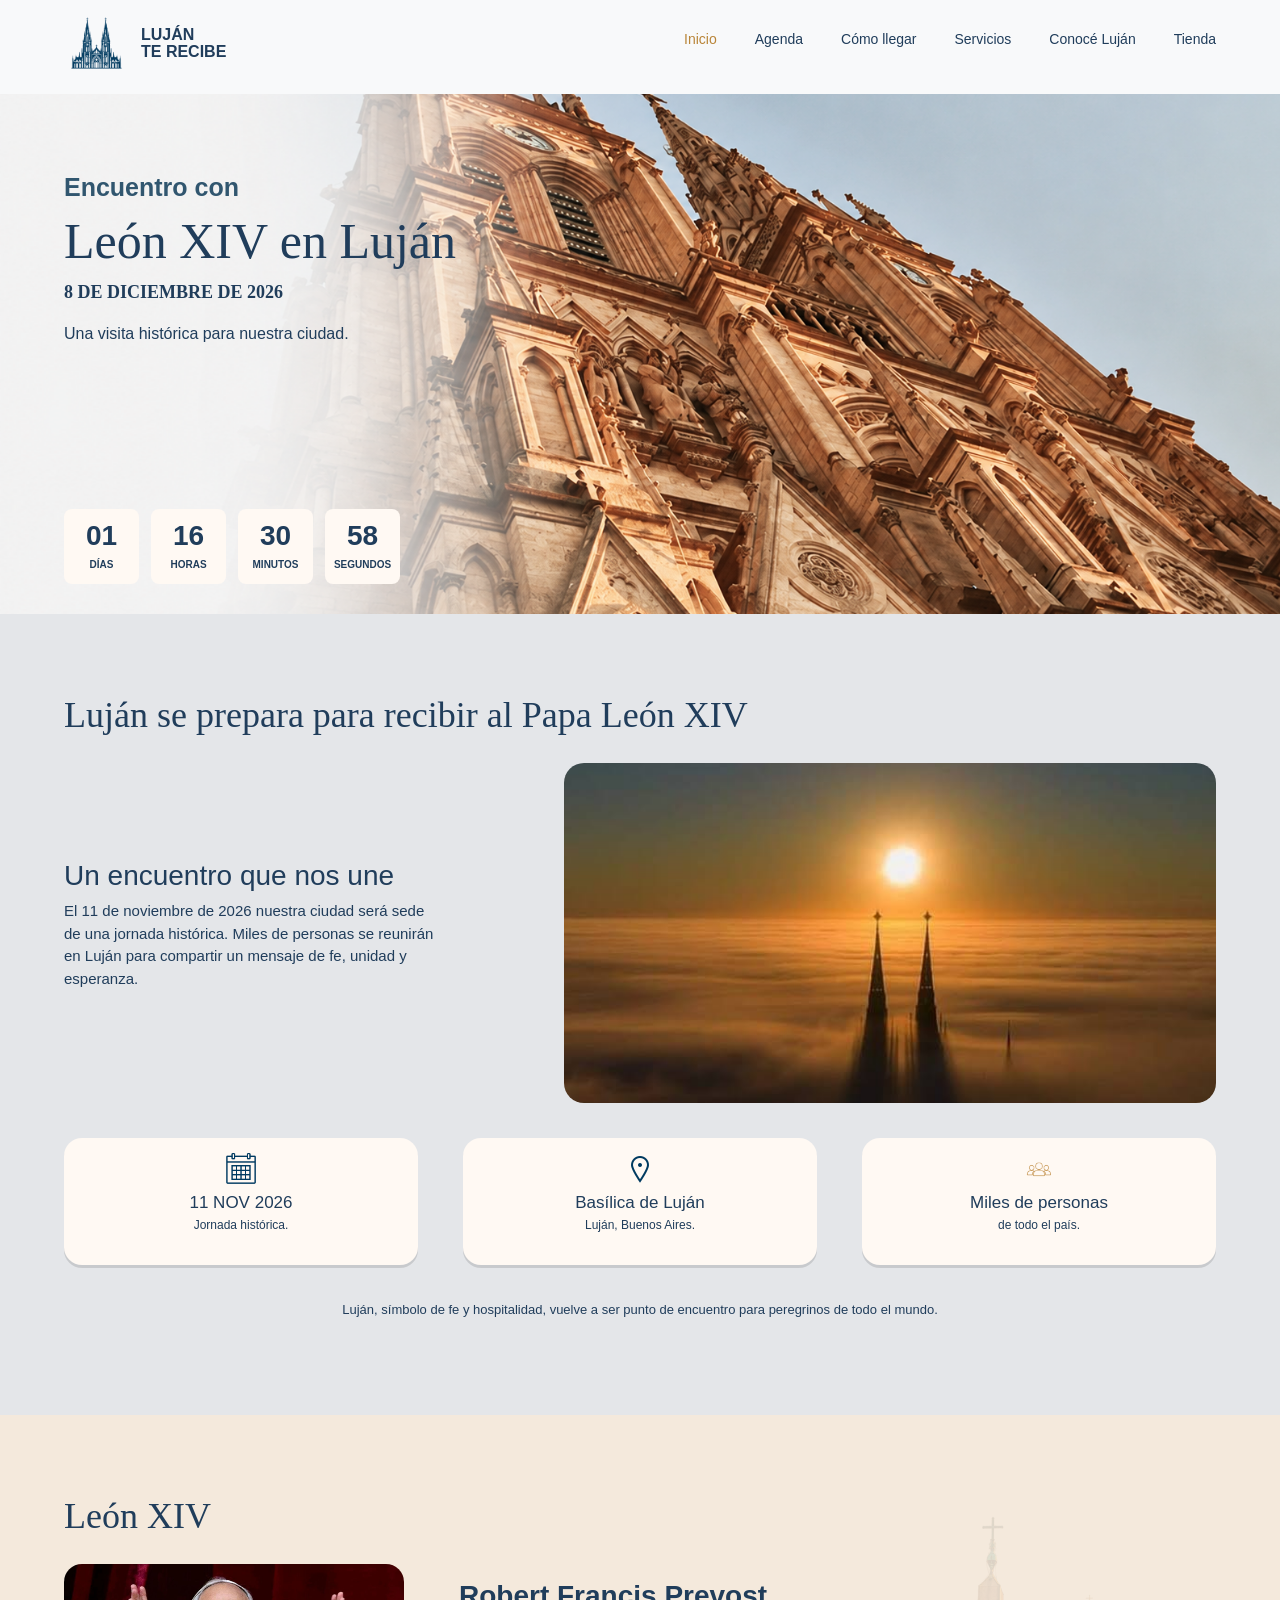
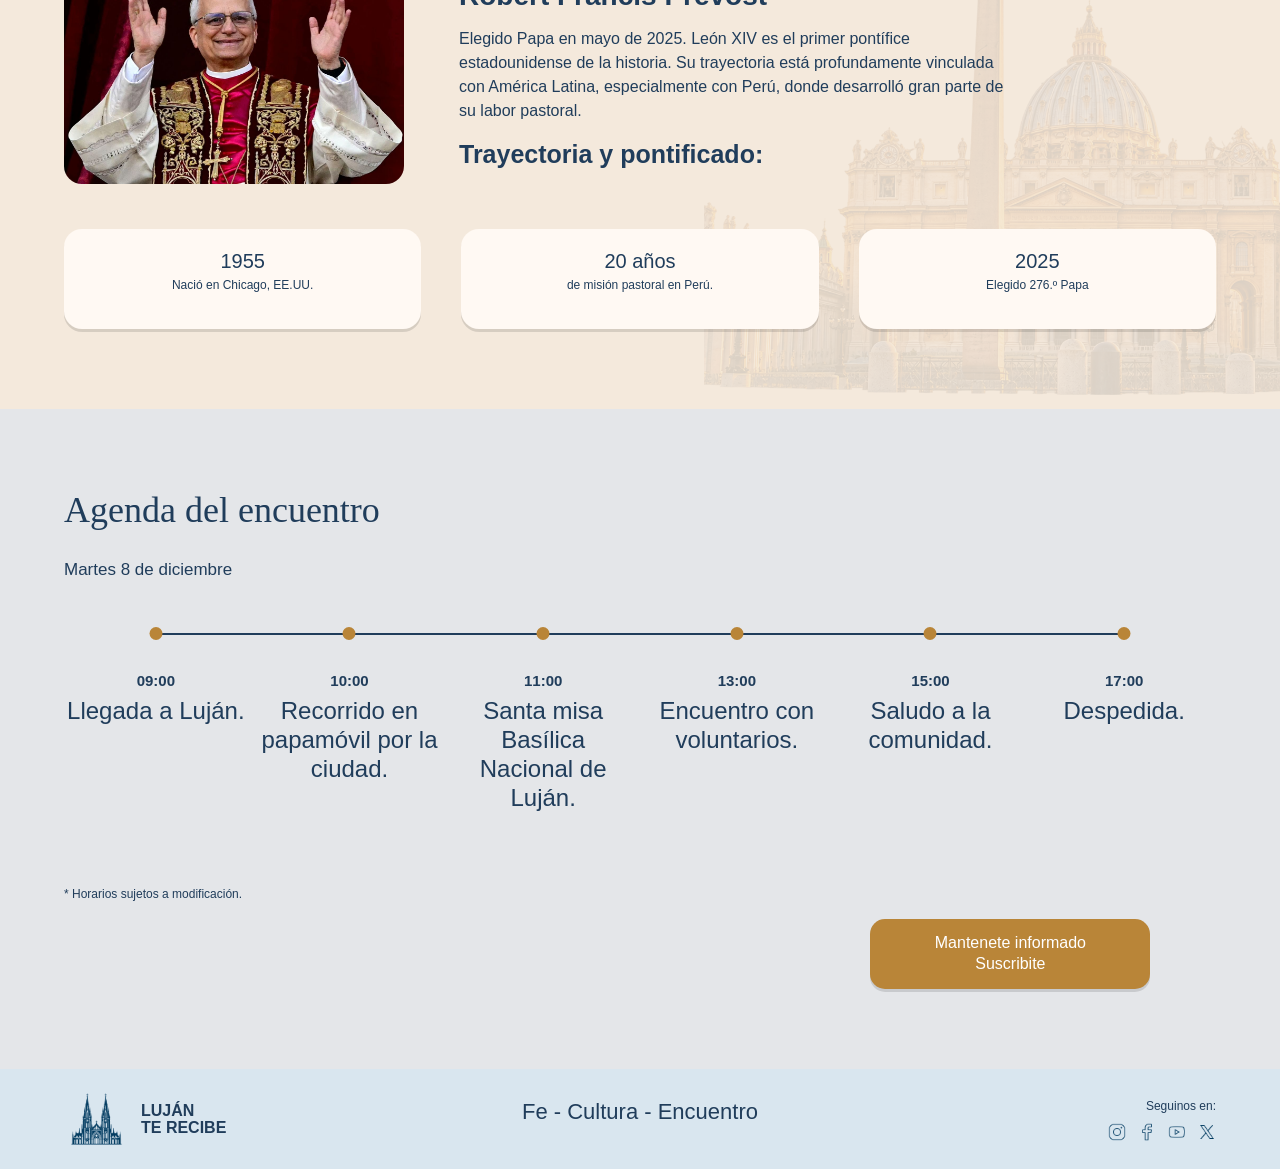
==== commit 1693209a: "actualización fecha" ====
--- a/index.html
+++ b/index.html
@@ -318,7 +318,7 @@
                 </h2>
 
                 <p class="seccion-intro">
-                   Miércoles 11 de noviembre
+                   Martes 8 de diciembre
                 </p>
 
                 <div class="agenda-contenido">
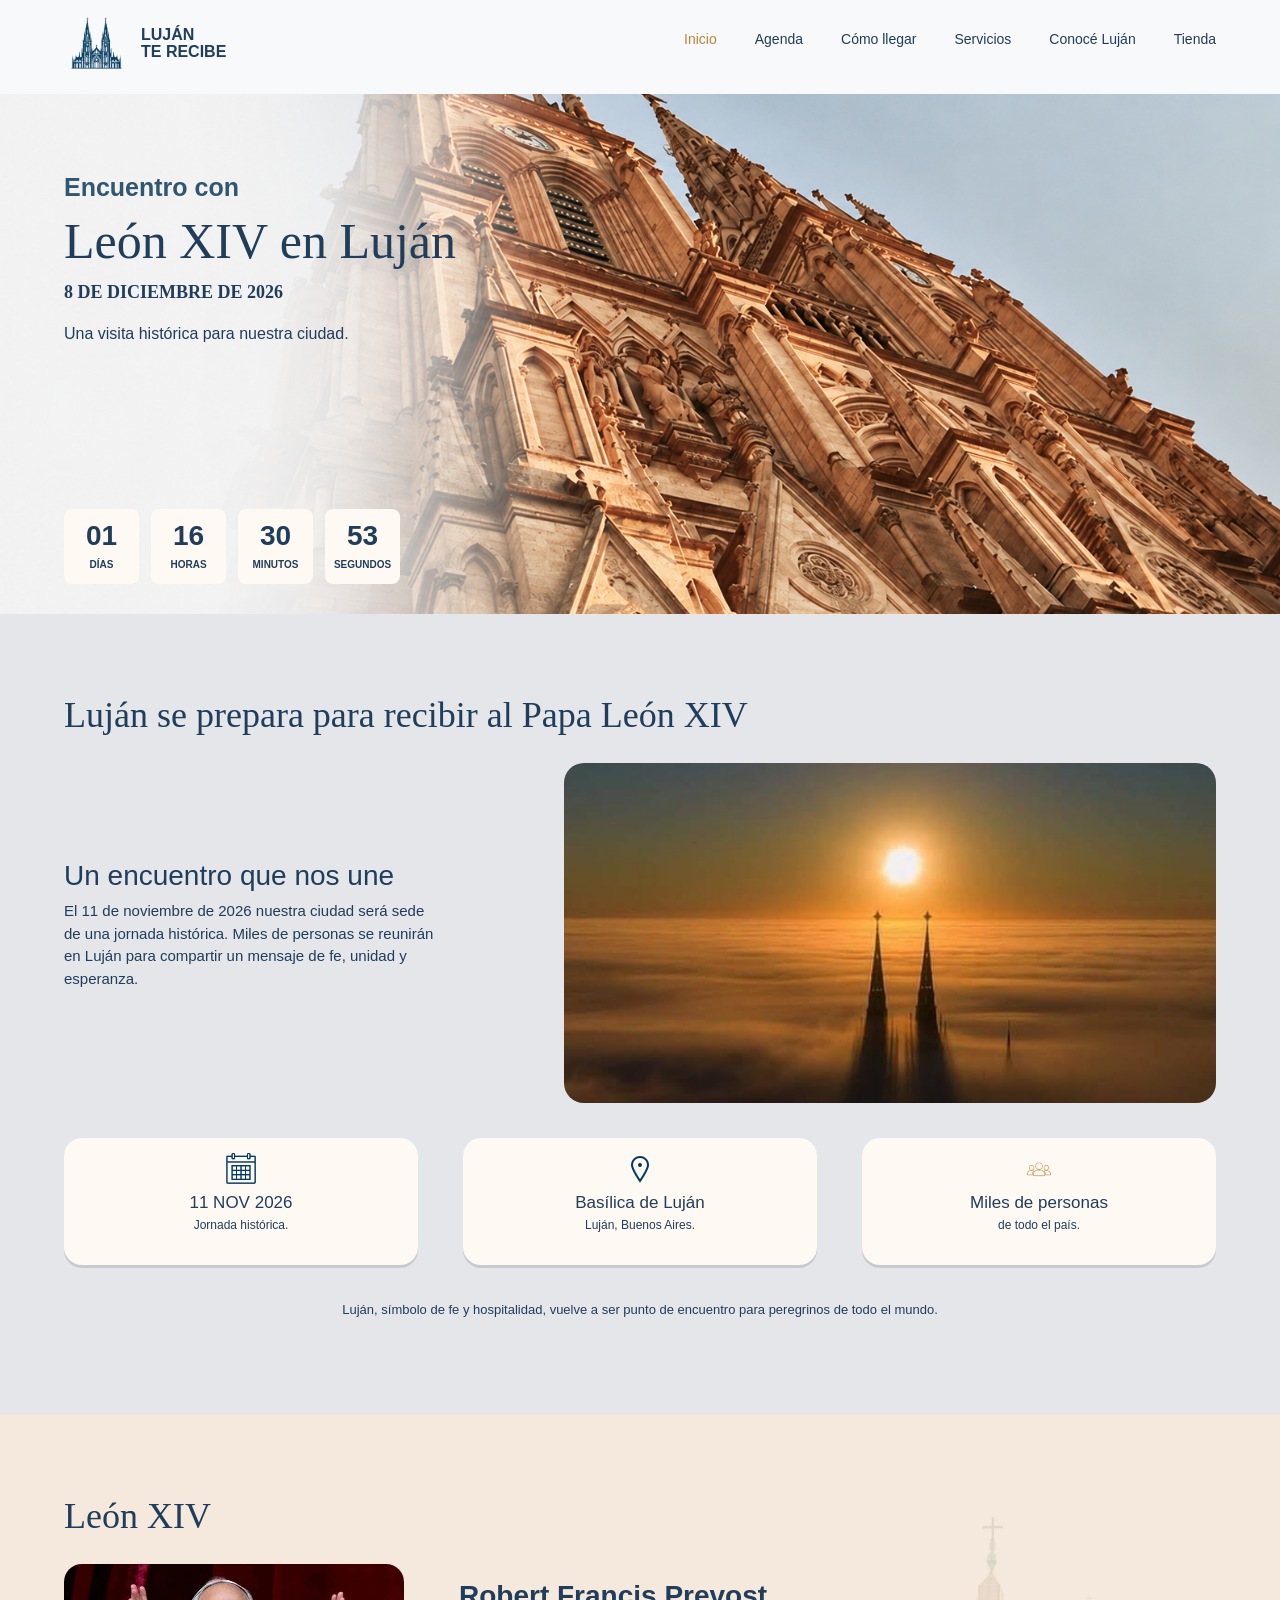
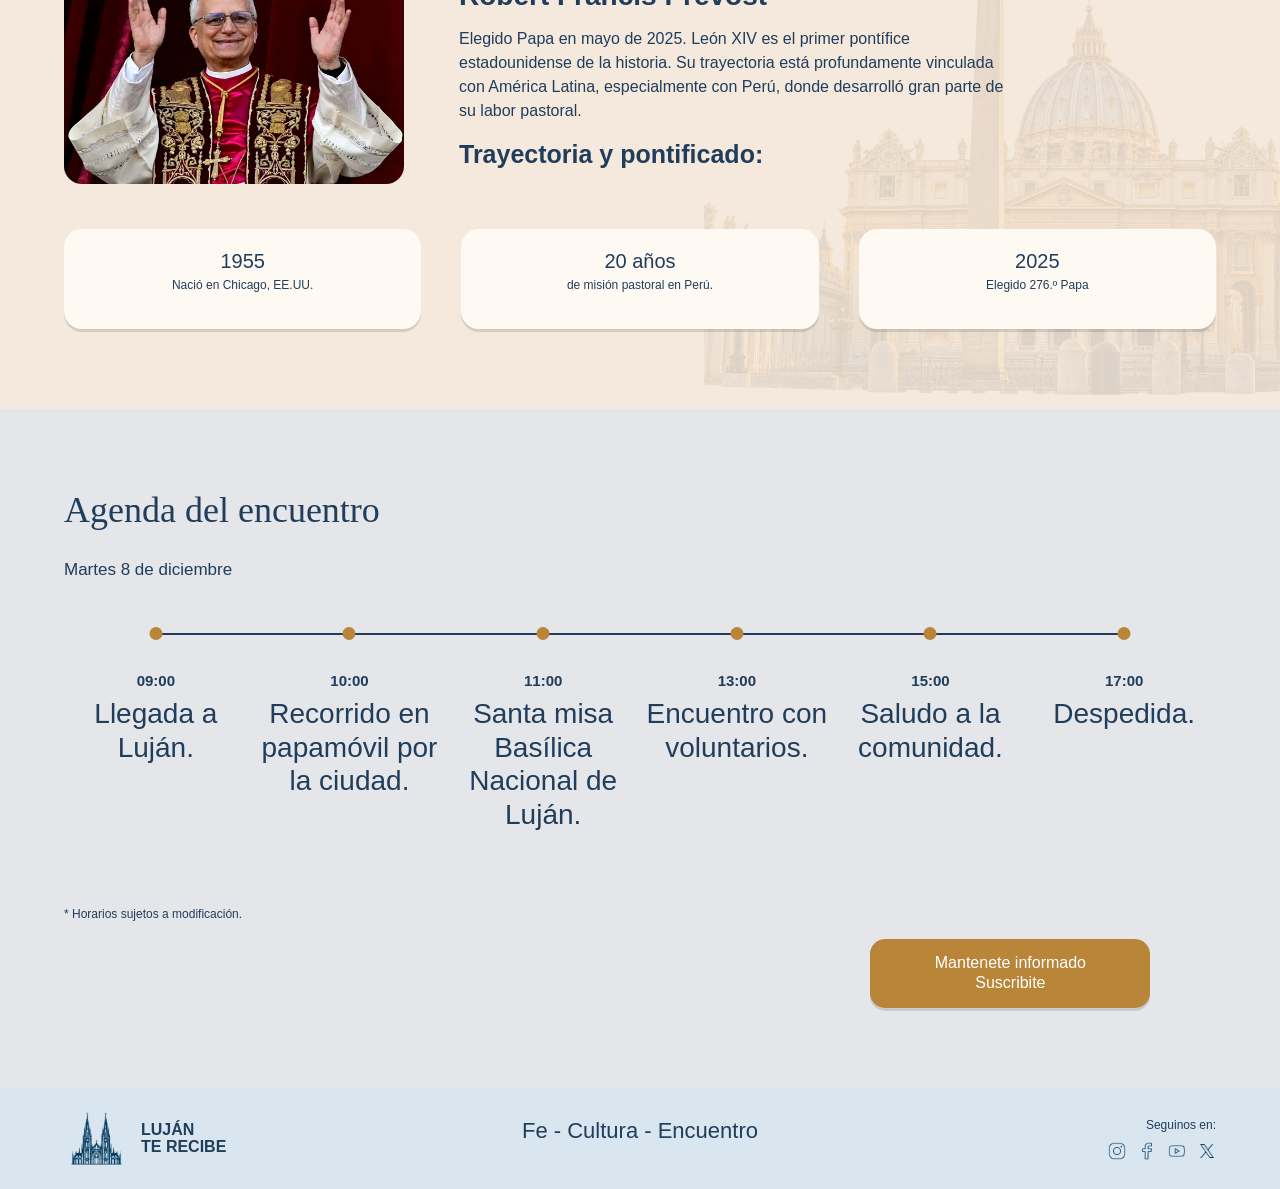
==== commit ca44c8eb: "detalles" ====
--- a/index.html
+++ b/index.html
@@ -329,7 +329,7 @@
                             09:00
                         </span>
 
-                        <h4>Llegada a Luján.</h4>
+                        <h3>Llegada a Luján.</h3>
 
 
                     </article>
@@ -340,9 +340,9 @@
                             10:00
                         </span>
 
-                        <h4>Recorrido en papamóvil
+                        <h3>Recorrido en papamóvil
                             por la ciudad.
-                        </h4>
+                        </h3>
  
 
                     </article>
@@ -353,7 +353,7 @@
                             11:00
                         </span>
 
-                        <h4>Santa misa Basílica Nacional de Luján.</h4>
+                        <h3>Santa misa Basílica Nacional de Luján.</h3>
 
 
                     </article>
@@ -363,7 +363,7 @@
                         <span class="agenda-hora">
                             13:00
                         </span>
-                        <h4>Encuentro con voluntarios.</h4>
+                        <h3>Encuentro con voluntarios.</h3>
 
 
                     </article>
@@ -373,7 +373,7 @@
                        <span class="agenda-hora">
                         15:00
                        </span>
-                       <h4>Saludo a la comunidad.</h4>
+                       <h3>Saludo a la comunidad.</h3>
 
                     </article>
 
@@ -381,7 +381,7 @@
                        <span class="agenda-hora">
                        17:00
                        </span>
-                       <h4>Despedida.</h4>
+                       <h3>Despedida.</h3>
 
 
                     </article>
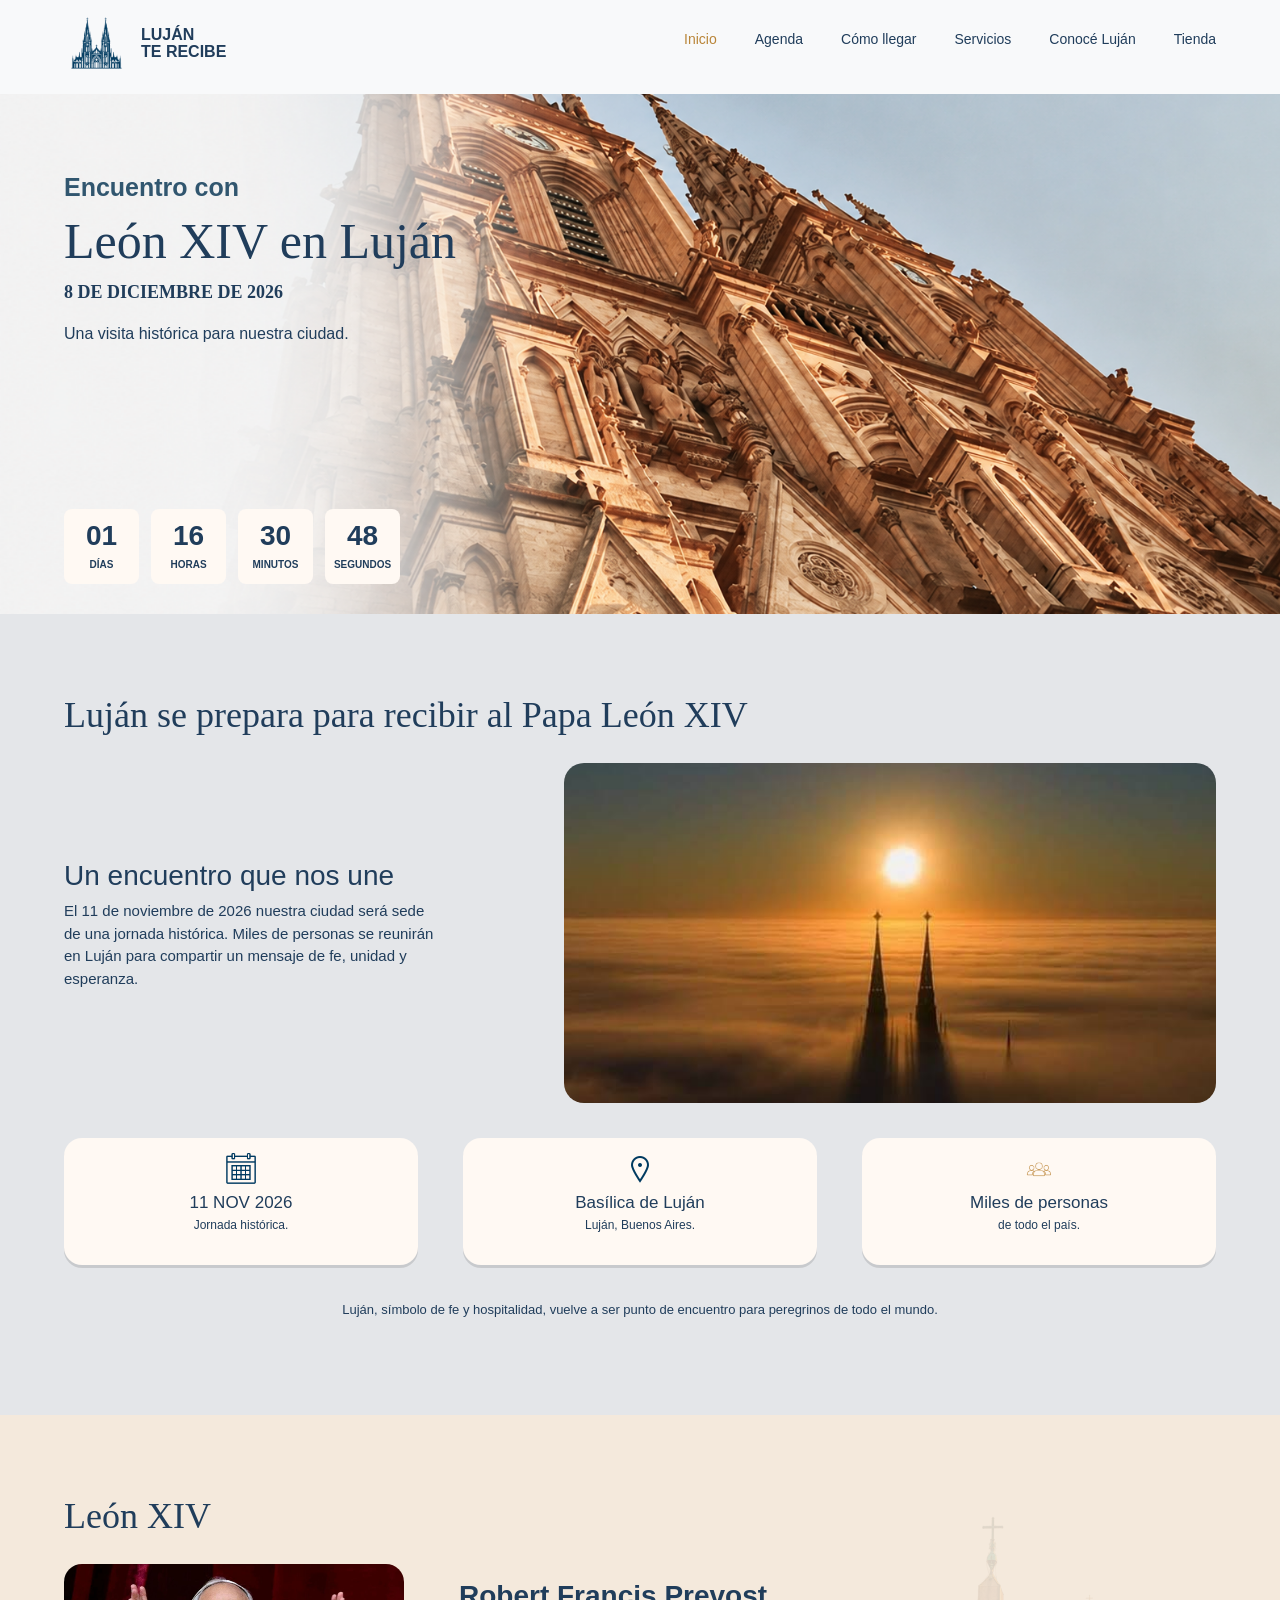
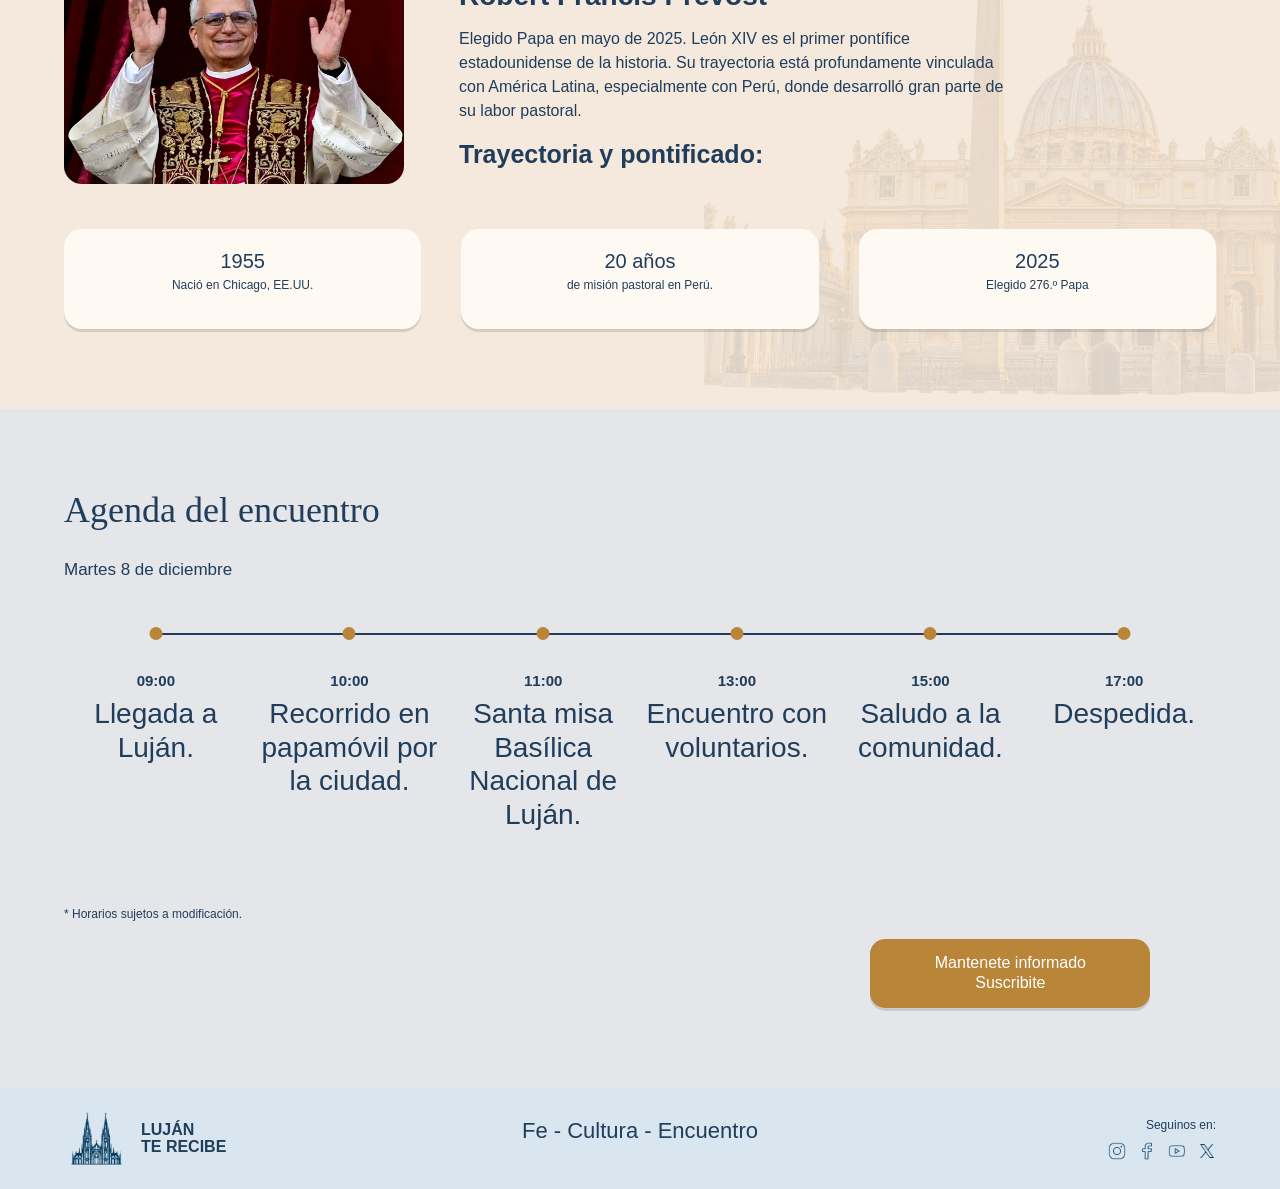
==== commit f4e4d9e6: "ultimas correcciones" ====
--- a/index.html
+++ b/index.html
@@ -5,13 +5,14 @@
     <meta name="viewport" content="width=device-width, initial-scale=1.0">
     <title>Luján te recibe | Visita León XIV</title>
 
-    <!-- BOOTSTRAP CSS -->
+
     <link href="https://cdn.jsdelivr.net/npm/bootstrap@5.3.3/dist/css/bootstrap.min.css" rel="stylesheet">
 
-    <!-- CSS PROPIO -->
+   
     <link rel="stylesheet" href="estilos.css">
     </head>
-<body>
+
+    <body>
 
       <!-- HEADER -->
        <header class="header">
@@ -249,7 +250,8 @@
 
     <img class="papa-fondo"
          src="src/imagenes/san-pedro.png"
-         alt="">
+         alt="Basílica de San Pedro
+">
 
     <div class="contenedor">
 
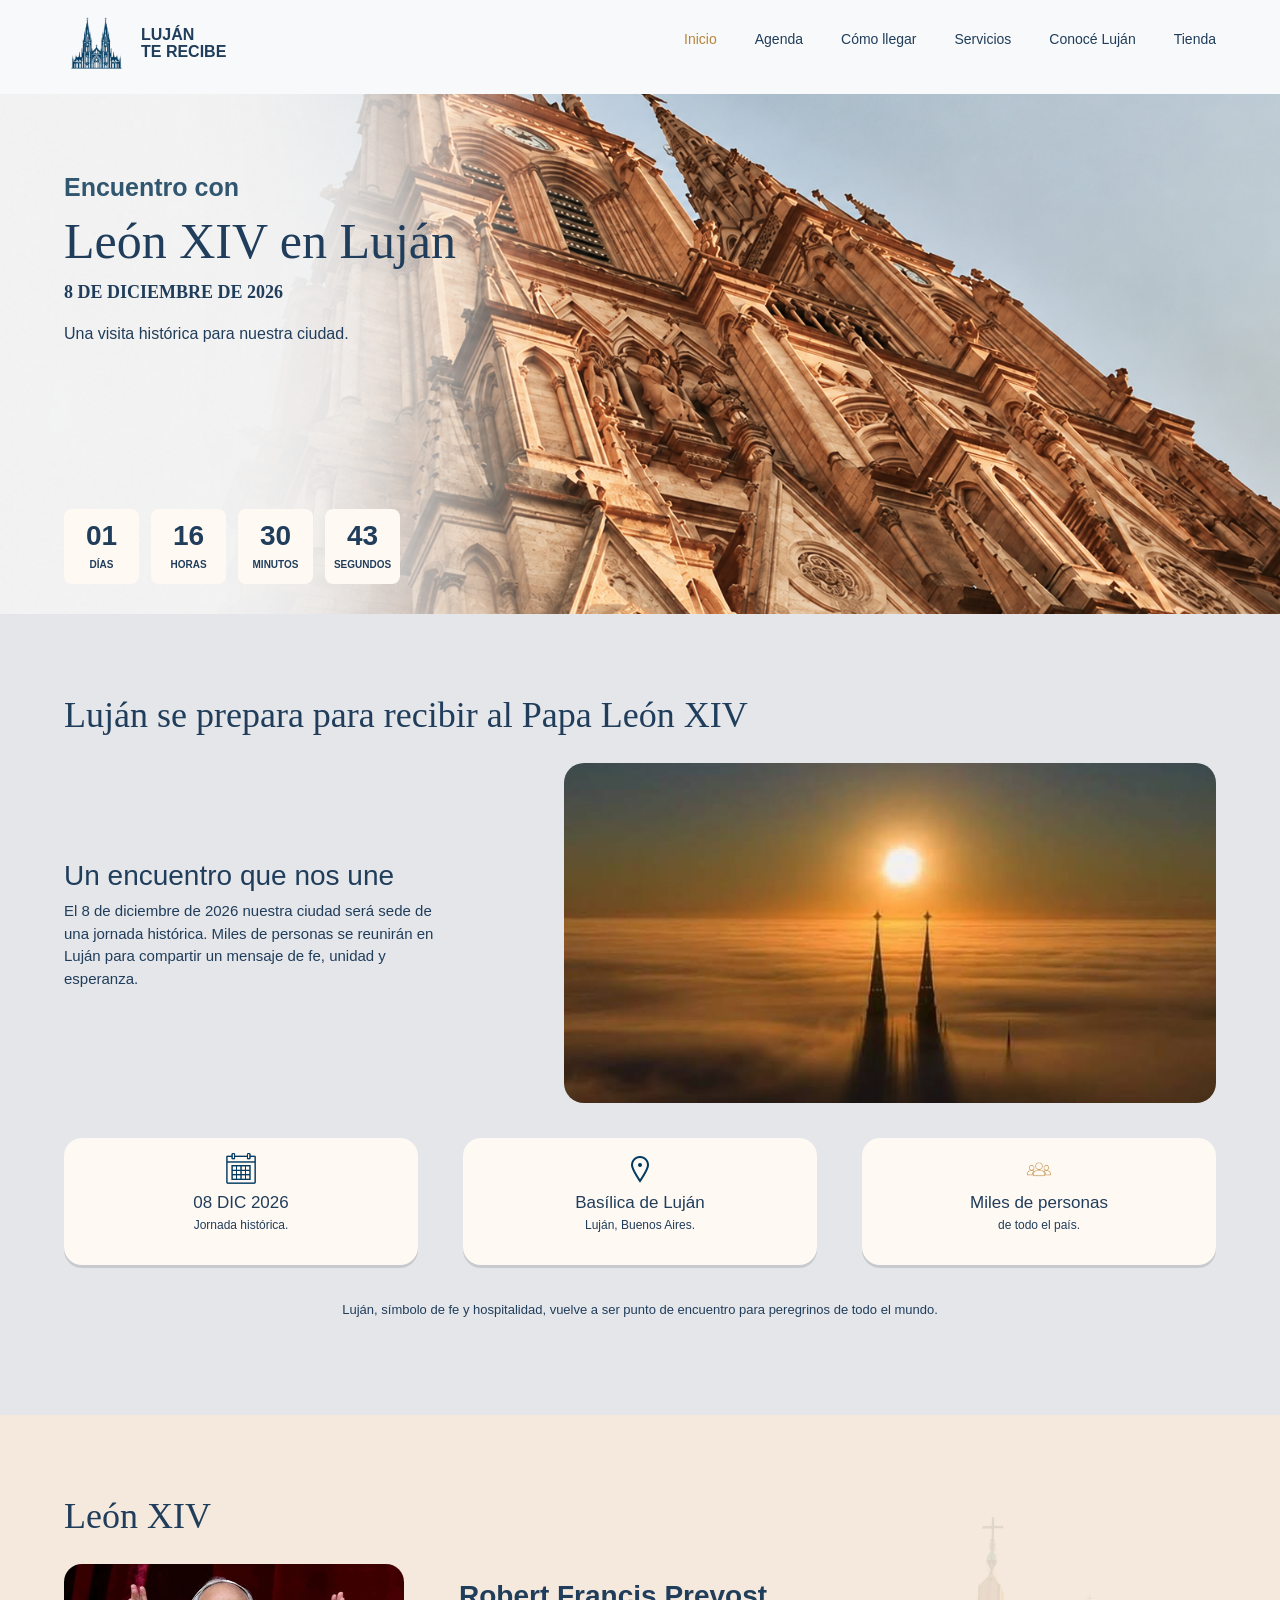
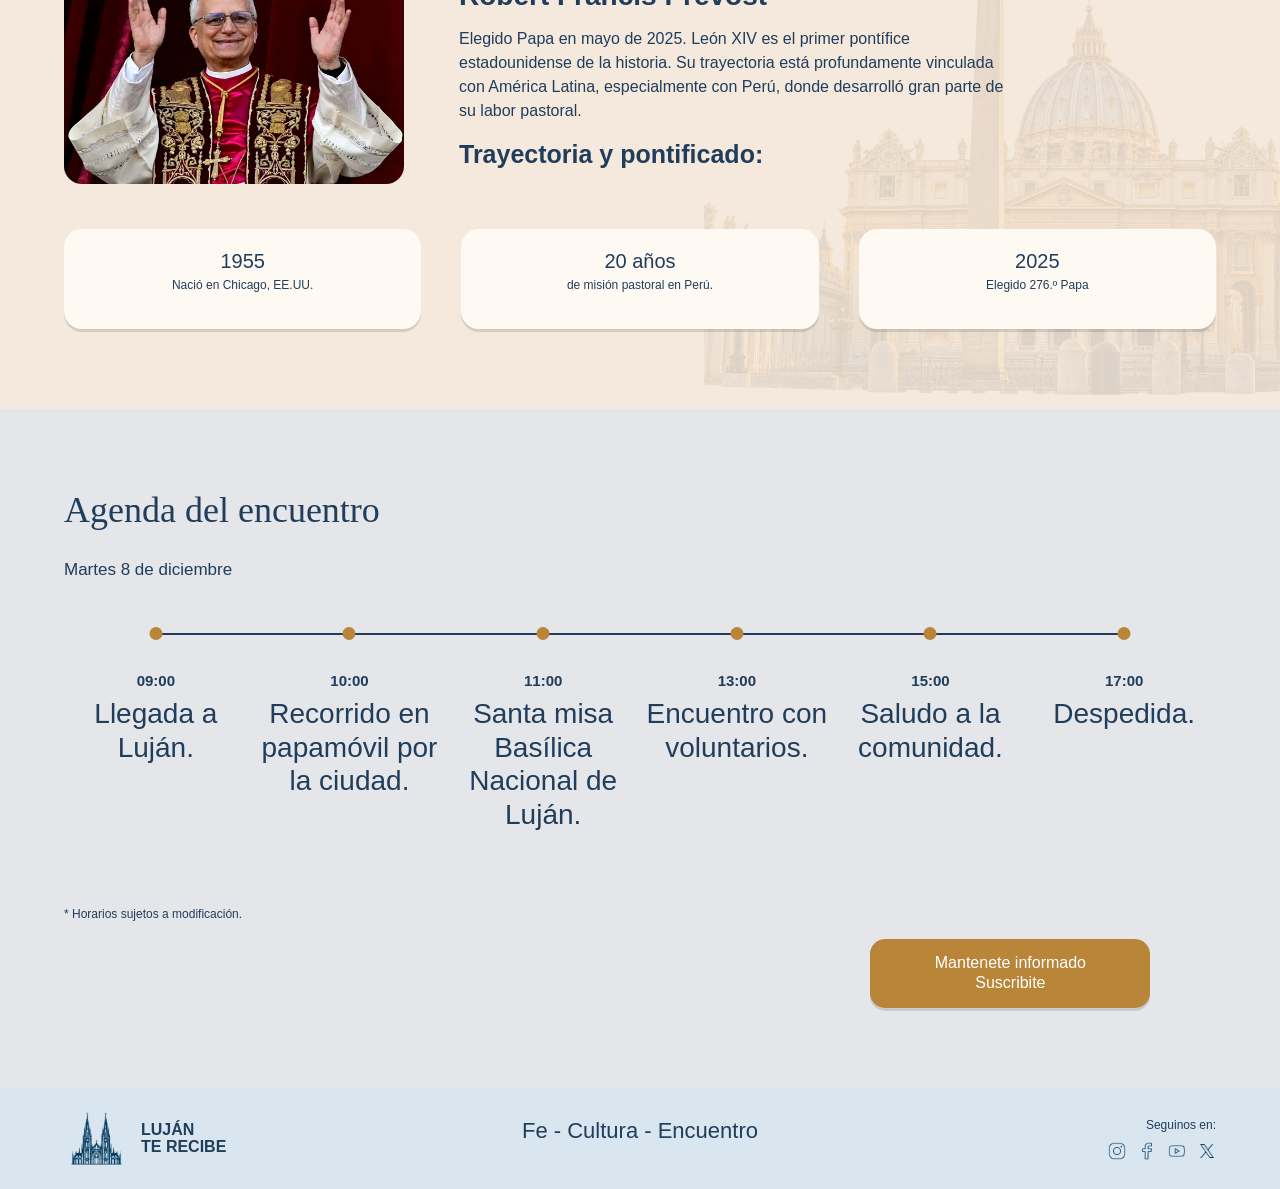
==== commit 590741ac: "cambio fecha" ====
--- a/index.html
+++ b/index.html
@@ -28,7 +28,7 @@
             <span class="logo-texto">
                 LUJÁN<br>
                 TE RECIBE
-            </span>
+            
         </h1>
 
         <!-- BOTÓN MENÚ HAMBURGUESA -->
@@ -169,7 +169,7 @@
                         </h3>
 
                         <p>
-                            El 11 de noviembre de 2026 nuestra ciudad 
+                            El 8 de diciembre de 2026 nuestra ciudad 
                             será sede de una jornada histórica. Miles 
                             de personas se reunirán en Luján para
                             compartir un mensaje de fe, unidad y esperanza.                 
@@ -199,7 +199,7 @@
                 <img src="src/iconos/icons8-calendario-50.png"
                      alt="">
 
-                <h3>11 NOV 2026</h3>
+                <h3>08 DIC 2026</h3>
 
                 <p>Jornada histórica.</p>
 
